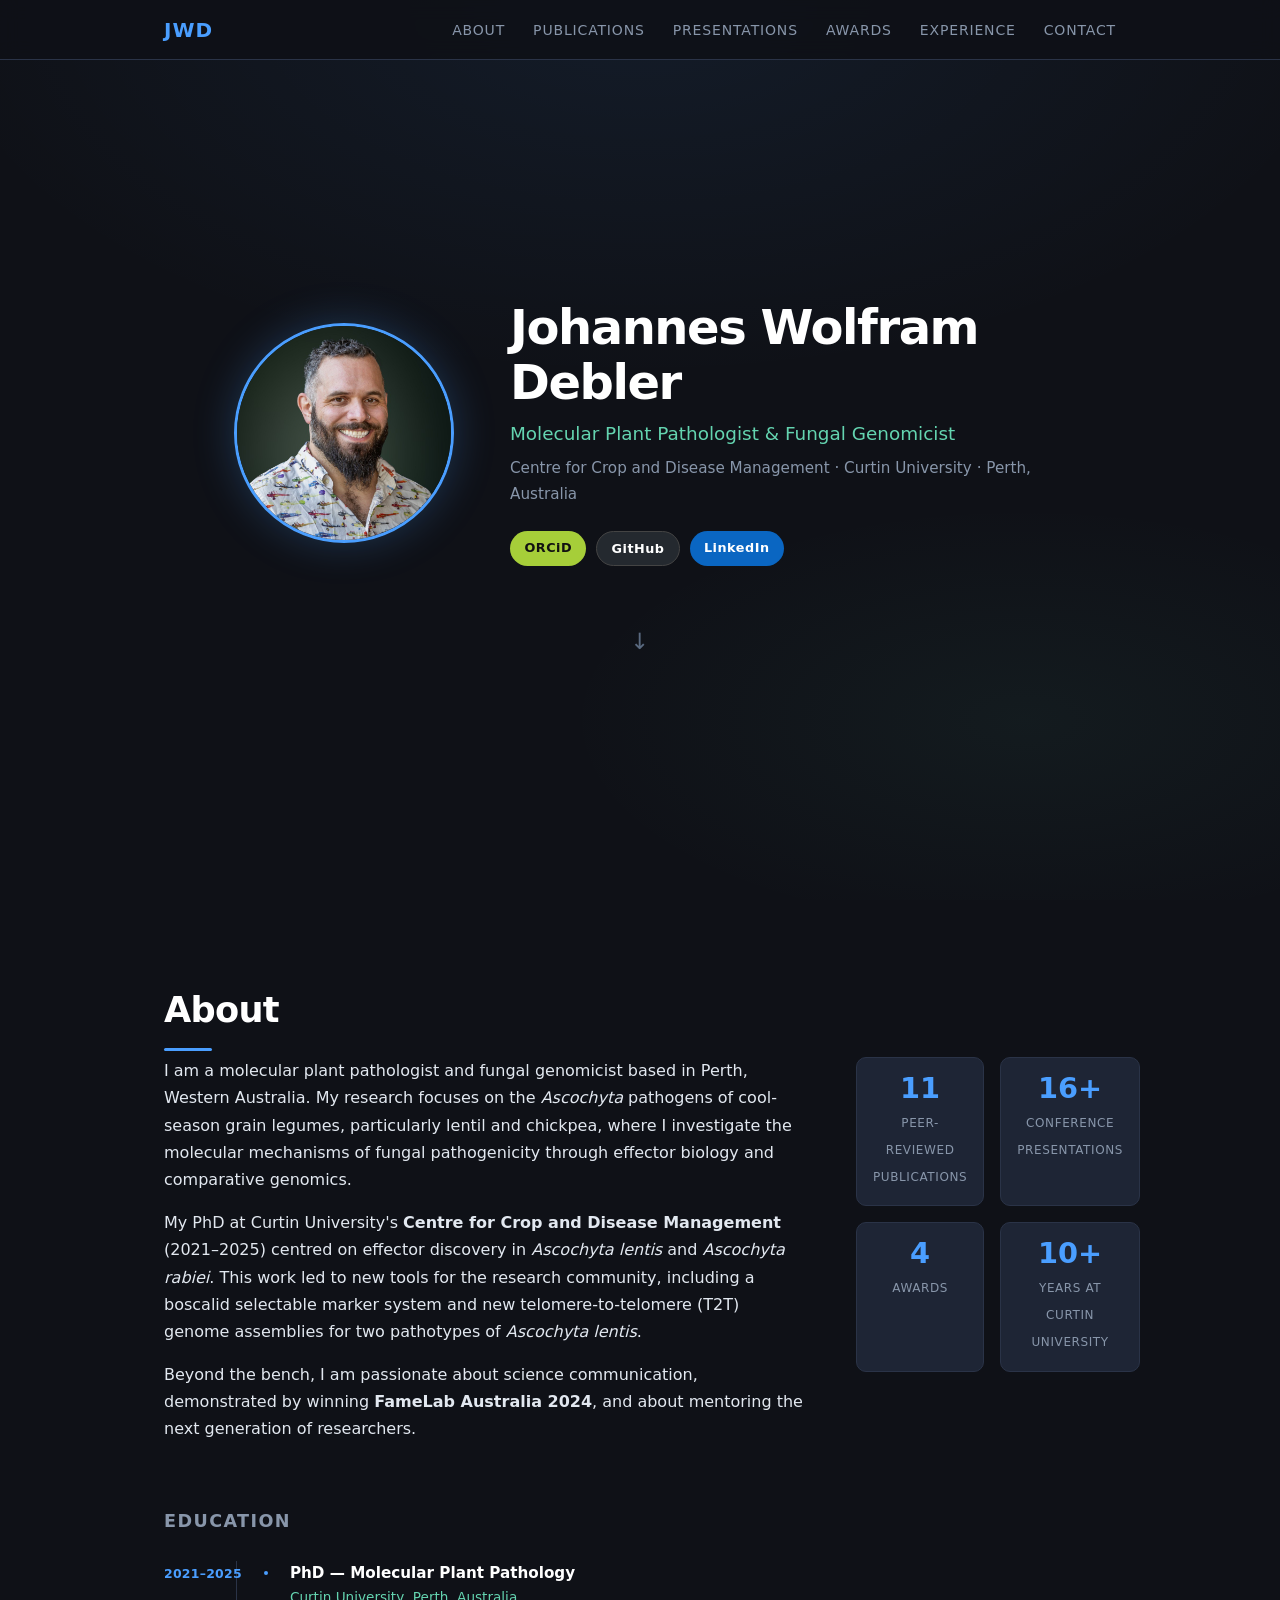
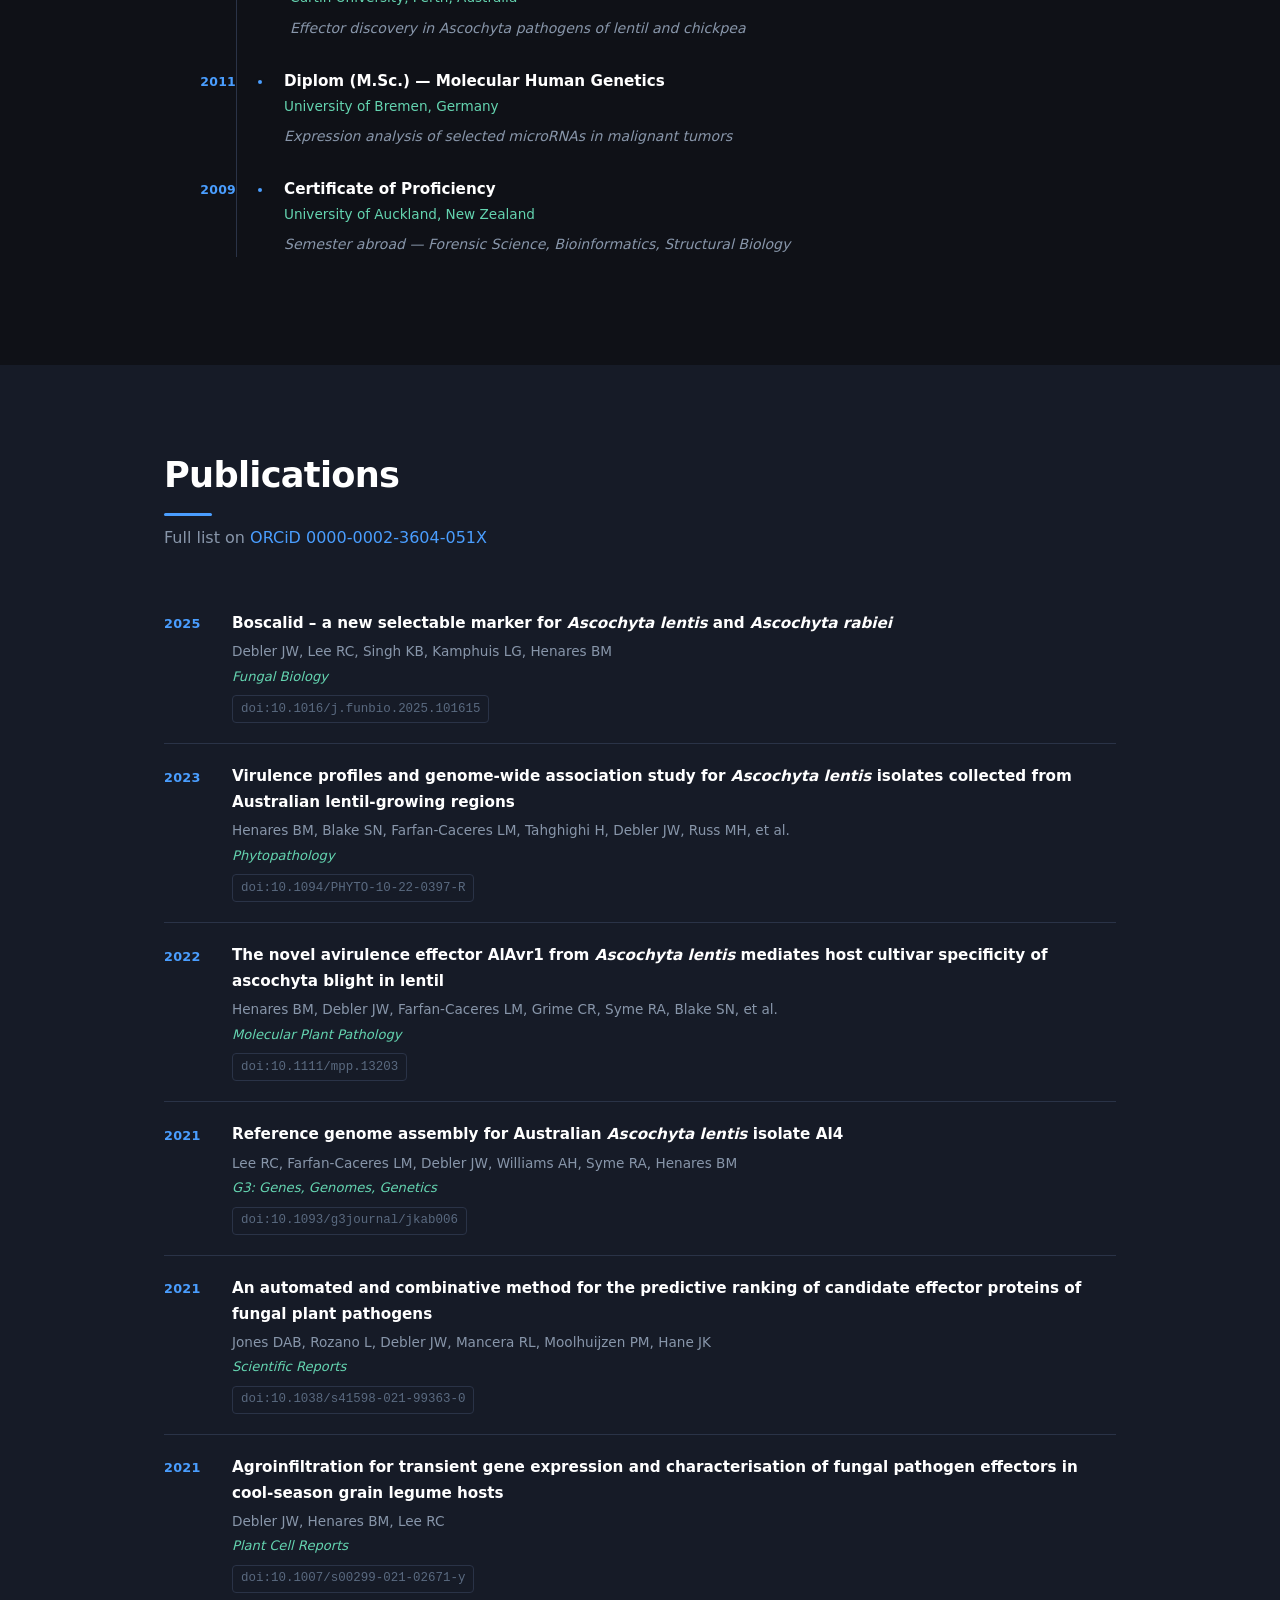
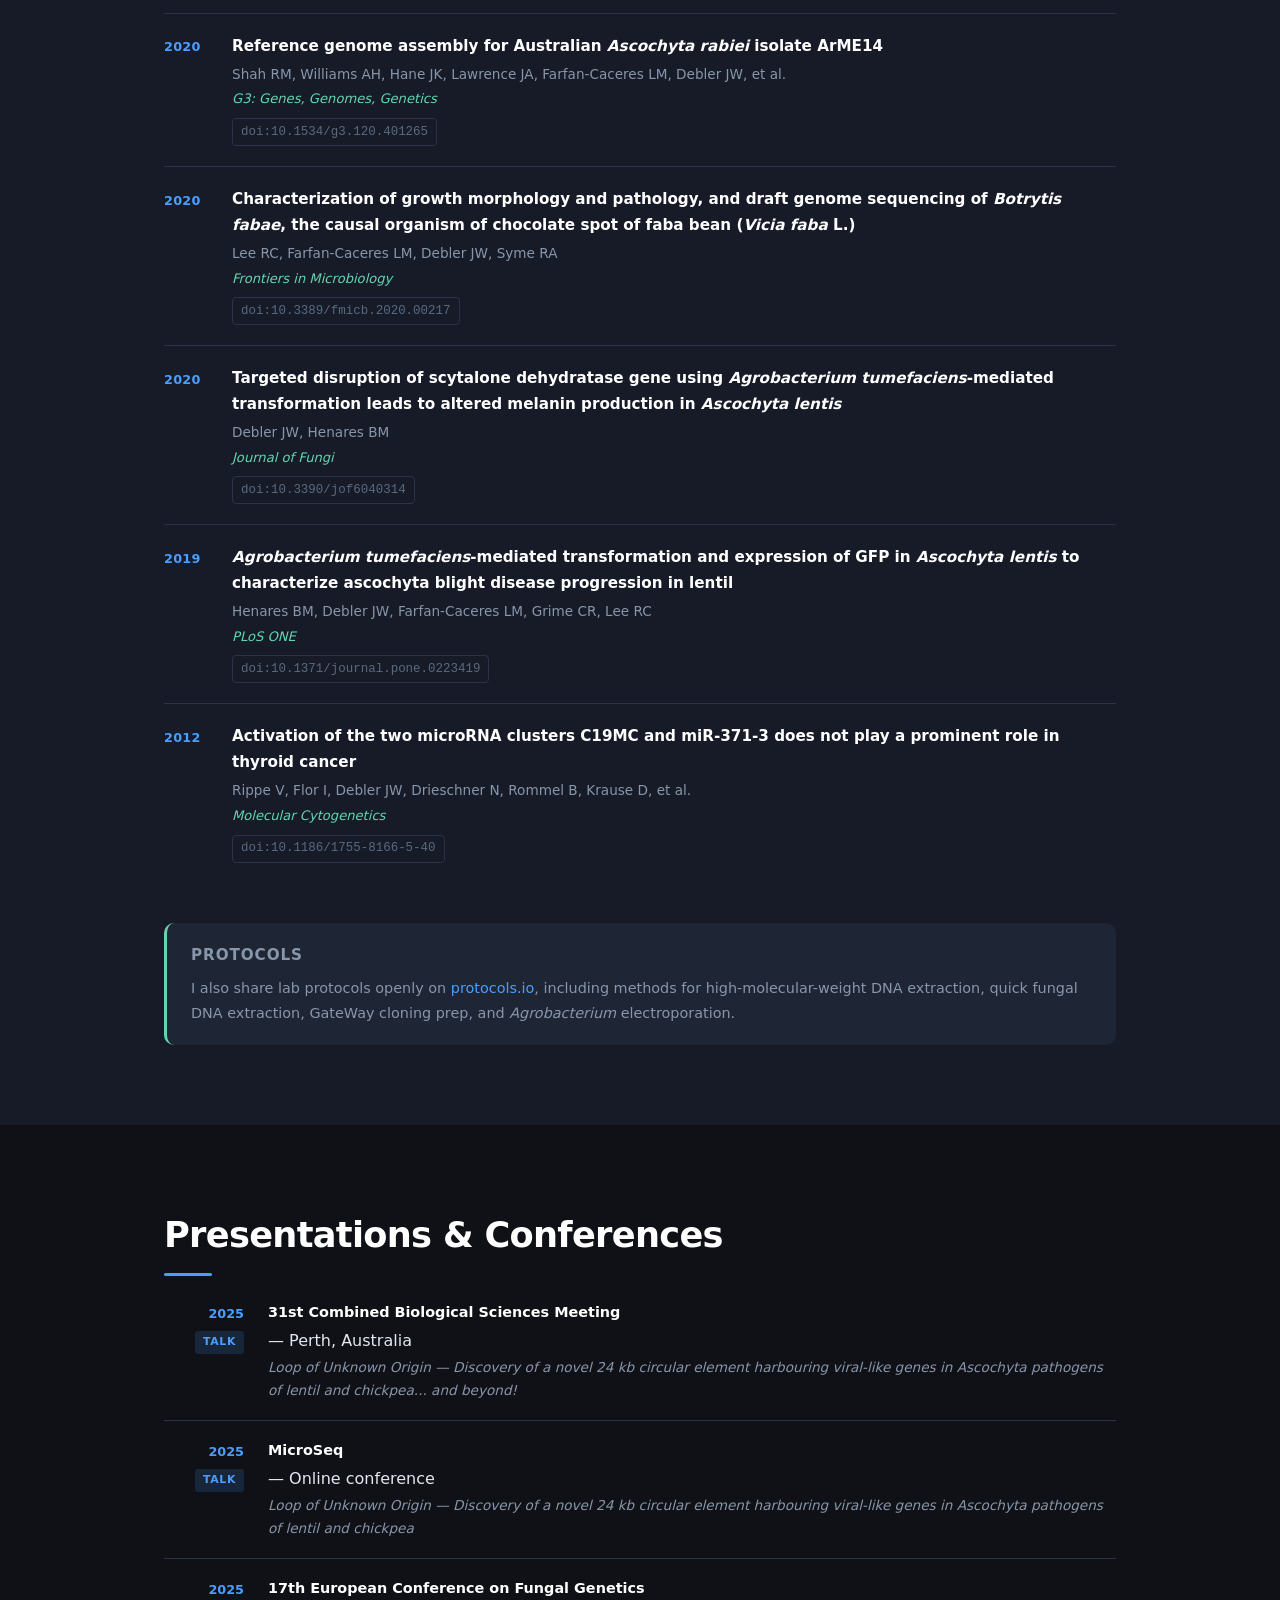
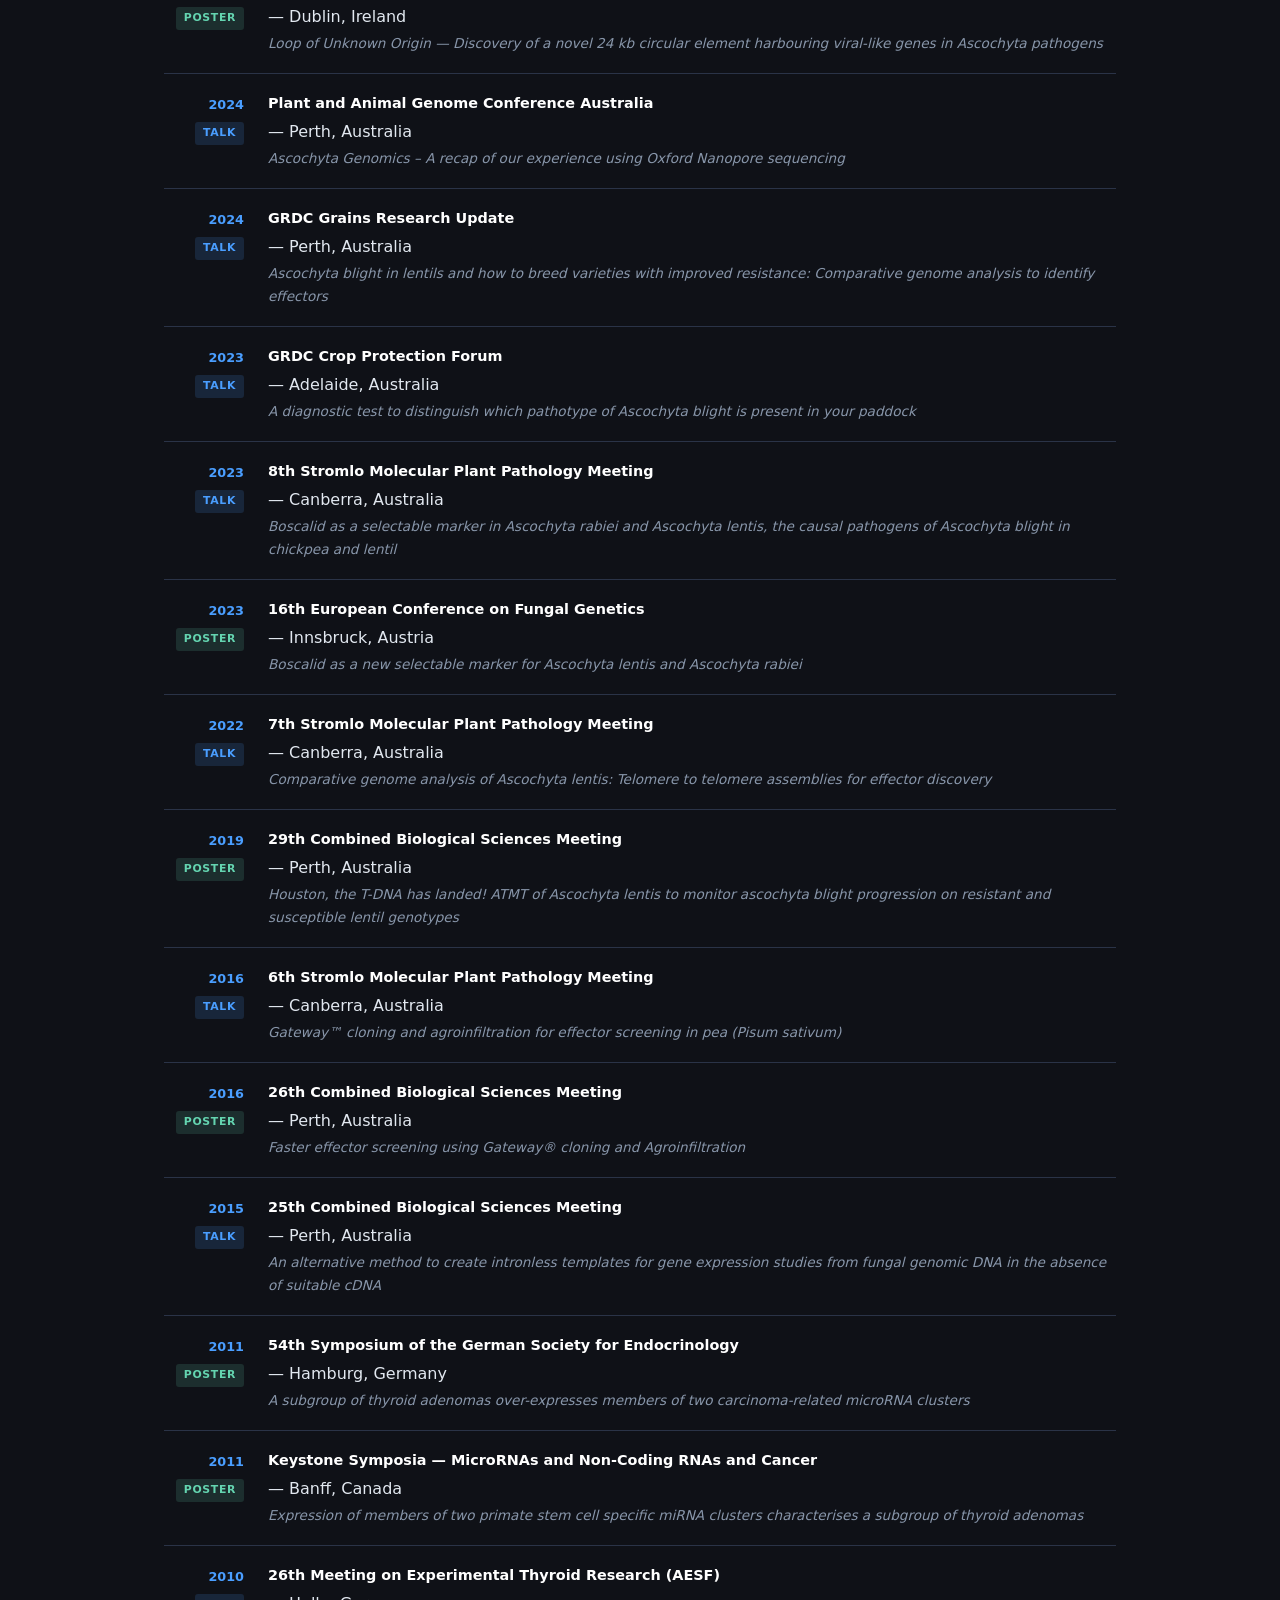
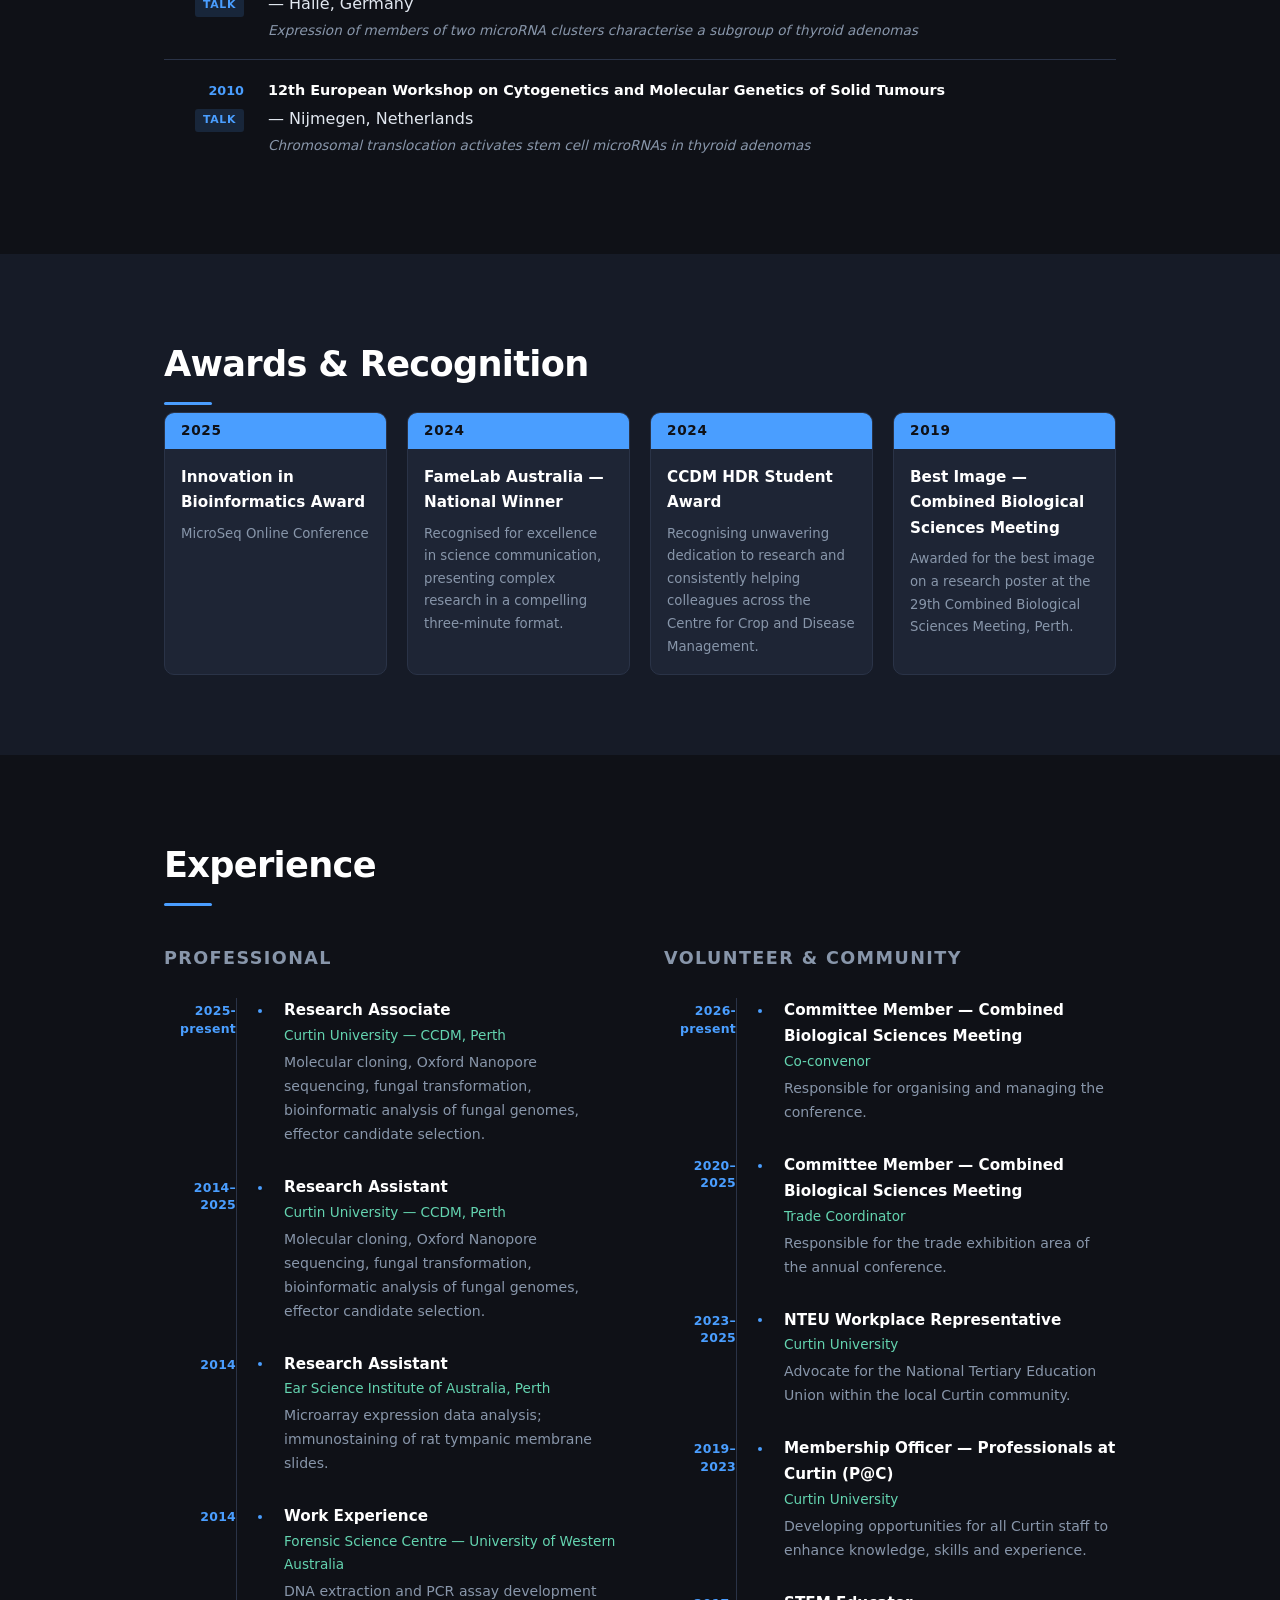
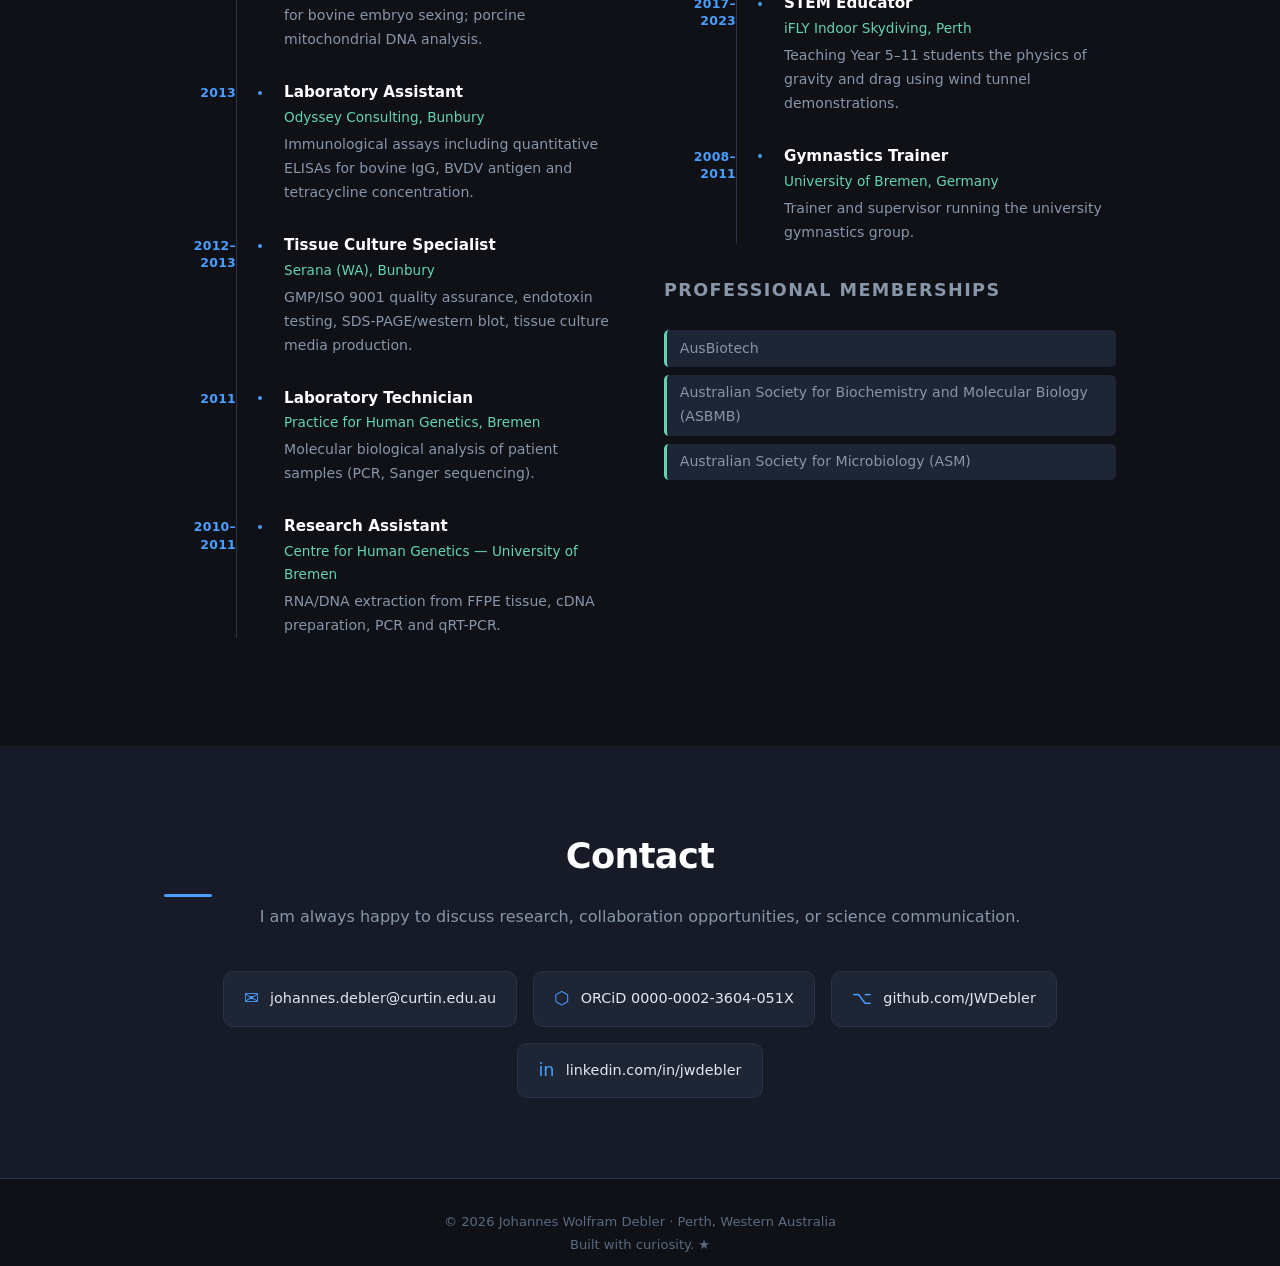
==== index.html @ 5db23973 "Initial commit" ====
<!DOCTYPE html>
<html lang="en">
<head>
  <meta charset="UTF-8" />
  <meta name="viewport" content="width=device-width, initial-scale=1.0" />
  <title>Johannes Debler — Molecular Plant Pathologist</title>
  <meta name="description" content="Johannes Wolfram Debler — PhD researcher in molecular plant pathology, fungal genomics, and effector biology at Curtin University, Perth, Australia." />
  <link rel="stylesheet" href="style.css" />
  <!-- Space: the final frontier. These are the publications of researcher Johannes Debler.
       His ongoing mission: to explore strange new genomes, to seek out new effectors and new pathotypes,
       to boldly go where no plant pathologist has gone before.
       (You found the easter egg! Make it so.) -->
</head>
<body>

  <!-- Navigation -->
  <nav id="navbar">
    <div class="nav-inner">
      <a class="nav-logo" href="#top">JWD</a>
      <ul class="nav-links">
        <li><a href="#about">About</a></li>
        <li><a href="#publications">Publications</a></li>
        <li><a href="#presentations">Presentations</a></li>
        <li><a href="#awards">Awards</a></li>
        <li><a href="#experience">Experience</a></li>
        <li><a href="#contact">Contact</a></li>
      </ul>
      <button class="nav-toggle" aria-label="Toggle menu">&#9776;</button>
    </div>
  </nav>

  <!-- Hero -->
  <header id="top" class="hero">
    <div class="hero-inner">
      <img src="headshot.jpg" alt="Johannes Debler" class="hero-photo" />
      <div class="hero-text">
        <h1>Johannes Wolfram Debler</h1>
        <p class="hero-subtitle">Molecular Plant Pathologist &amp; Fungal Genomicist</p>
        <p class="hero-affil">Centre for Crop and Disease Management · Curtin University · Perth, Australia</p>
        <div class="hero-links">
          <a href="https://orcid.org/0000-0002-3604-051X" target="_blank" rel="noopener" class="badge badge-orcid">ORCiD</a>
          <a href="https://github.com/JWDebler" target="_blank" rel="noopener" class="badge badge-github">GitHub</a>
          <a href="https://www.linkedin.com/in/jwdebler" target="_blank" rel="noopener" class="badge badge-linkedin">LinkedIn</a>
        </div>
      </div>
    </div>
    <div class="hero-scroll-hint">↓</div>
  </header>

  <main>

    <!-- About -->
    <section id="about" class="section">
      <div class="container">
        <h2 class="section-title">About</h2>
        <div class="about-grid">
          <div class="about-text">
            <p>
              I am a molecular plant pathologist and fungal genomicist based in Perth, Western Australia. My research focuses on the <em>Ascochyta</em> pathogens of cool-season grain legumes, particularly lentil and chickpea, where I investigate the molecular mechanisms of fungal pathogenicity through effector biology and comparative genomics.
            </p>
            <p>
              My PhD at Curtin University's <strong>Centre for Crop and Disease Management</strong> (2021–2025) centred on effector discovery in <em>Ascochyta lentis</em> and <em>Ascochyta rabiei</em>. This work led to new tools for the research community, including a boscalid selectable marker system and new telomere-to-telomere (T2T) genome assemblies for two pathotypes of <em>Ascochyta lentis</em>.
            </p>
            <p>
              Beyond the bench, I am passionate about science communication, demonstrated by winning <strong>FameLab Australia 2024</strong>, and about mentoring the next generation of researchers.
            </p>
          </div>
          <div class="about-highlights">
            <div class="highlight-card">
              <span class="highlight-num">11</span>
              <span class="highlight-label">Peer-reviewed publications</span>
            </div>
            <div class="highlight-card">
              <span class="highlight-num">16+</span>
              <span class="highlight-label">Conference presentations</span>
            </div>
            <div class="highlight-card">
              <span class="highlight-num">4</span>
              <span class="highlight-label">Awards</span>
            </div>
            <div class="highlight-card">
              <span class="highlight-num">10+</span>
              <span class="highlight-label">Years at Curtin University</span>
            </div>
          </div>
        </div>

        <div class="edu-section">
          <h3>Education</h3>
          <div class="timeline">
            <div class="timeline-item">
              <div class="timeline-year">2021–2025</div>
              <div class="timeline-content">
                <strong>PhD — Molecular Plant Pathology</strong>
                <span class="institution">Curtin University, Perth, Australia</span>
                <em>Effector discovery in Ascochyta pathogens of lentil and chickpea</em>
              </div>
            </div>
            <div class="timeline-item">
              <div class="timeline-year">2011</div>
              <div class="timeline-content">
                <strong>Diplom (M.Sc.) — Molecular Human Genetics</strong>
                <span class="institution">University of Bremen, Germany</span>
                <em>Expression analysis of selected microRNAs in malignant tumors</em>
              </div>
            </div>
            <div class="timeline-item">
              <div class="timeline-year">2009</div>
              <div class="timeline-content">
                <strong>Certificate of Proficiency</strong>
                <span class="institution">University of Auckland, New Zealand</span>
                <em>Semester abroad — Forensic Science, Bioinformatics, Structural Biology</em>
              </div>
            </div>
          </div>
        </div>
      </div>
    </section>

    <!-- Publications — rendered from data.json -->
    <section id="publications" class="section section-alt">
      <div class="container">
        <h2 class="section-title">Publications</h2>
        <p class="section-subtitle">Full list on <a href="https://orcid.org/0000-0002-3604-051X" target="_blank" rel="noopener">ORCiD 0000-0002-3604-051X</a></p>
        <div class="pub-list" id="pub-list"></div>
        <div class="protocols-note">
          <h3>Protocols</h3>
          <p>I also share lab protocols openly on <a href="https://www.protocols.io/researchers/johannes-debler" target="_blank" rel="noopener">protocols.io</a>, including methods for high-molecular-weight DNA extraction, quick fungal DNA extraction, GateWay cloning prep, and <em>Agrobacterium</em> electroporation.</p>
        </div>
      </div>
    </section>

    <!-- Presentations — rendered from data.json -->
    <section id="presentations" class="section">
      <div class="container">
        <h2 class="section-title">Presentations &amp; Conferences</h2>
        <div class="pres-list" id="pres-list"></div>
      </div>
    </section>

    <!-- Awards — rendered from data.json -->
    <section id="awards" class="section section-alt">
      <div class="container">
        <h2 class="section-title">Awards &amp; Recognition</h2>
        <div class="awards-grid" id="awards-grid"></div>
      </div>
    </section>

    <!-- Experience -->
    <section id="experience" class="section">
      <div class="container">
        <h2 class="section-title">Experience</h2>

        <div class="exp-cols">
          <div class="exp-col">
            <h3>Professional</h3>
            <div class="timeline">

<div class="timeline-item">
                <div class="timeline-year">2025-present</div>
                <div class="timeline-content">
                  <strong>Research Associate</strong>
                  <span class="institution">Curtin University — CCDM, Perth</span>
                  <p>Molecular cloning, Oxford Nanopore sequencing, fungal transformation, bioinformatic analysis of fungal genomes, effector candidate selection.</p>
                </div>
              </div>
              <div class="timeline-item">
                <div class="timeline-year">2014–2025</div>
                <div class="timeline-content">
                  <strong>Research Assistant</strong>
                  <span class="institution">Curtin University — CCDM, Perth</span>
                  <p>Molecular cloning, Oxford Nanopore sequencing, fungal transformation, bioinformatic analysis of fungal genomes, effector candidate selection.</p>
                </div>
              </div>

              <div class="timeline-item">
                <div class="timeline-year">2014</div>
                <div class="timeline-content">
                  <strong>Research Assistant</strong>
                  <span class="institution">Ear Science Institute of Australia, Perth</span>
                  <p>Microarray expression data analysis; immunostaining of rat tympanic membrane slides.</p>
                </div>
              </div>

              <div class="timeline-item">
                <div class="timeline-year">2014</div>
                <div class="timeline-content">
                  <strong>Work Experience</strong>
                  <span class="institution">Forensic Science Centre — University of Western Australia</span>
                  <p>DNA extraction and PCR assay development for bovine embryo sexing; porcine mitochondrial DNA analysis.</p>
                </div>
              </div>

              <div class="timeline-item">
                <div class="timeline-year">2013</div>
                <div class="timeline-content">
                  <strong>Laboratory Assistant</strong>
                  <span class="institution">Odyssey Consulting, Bunbury</span>
                  <p>Immunological assays including quantitative ELISAs for bovine IgG, BVDV antigen and tetracycline concentration.</p>
                </div>
              </div>

              <div class="timeline-item">
                <div class="timeline-year">2012–2013</div>
                <div class="timeline-content">
                  <strong>Tissue Culture Specialist</strong>
                  <span class="institution">Serana (WA), Bunbury</span>
                  <p>GMP/ISO 9001 quality assurance, endotoxin testing, SDS-PAGE/western blot, tissue culture media production.</p>
                </div>
              </div>

              <div class="timeline-item">
                <div class="timeline-year">2011</div>
                <div class="timeline-content">
                  <strong>Laboratory Technician</strong>
                  <span class="institution">Practice for Human Genetics, Bremen</span>
                  <p>Molecular biological analysis of patient samples (PCR, Sanger sequencing).</p>
                </div>
              </div>

              <div class="timeline-item">
                <div class="timeline-year">2010–2011</div>
                <div class="timeline-content">
                  <strong>Research Assistant</strong>
                  <span class="institution">Centre for Human Genetics — University of Bremen</span>
                  <p>RNA/DNA extraction from FFPE tissue, cDNA preparation, PCR and qRT-PCR.</p>
                </div>
              </div>

            </div>
          </div>

          <div class="exp-col">
            <h3>Volunteer &amp; Community</h3>
            <div class="timeline">
            <div class="timeline-item">
                <div class="timeline-year">2026-present</div>
                <div class="timeline-content">
                  <strong>Committee Member — Combined Biological Sciences Meeting</strong>
                  <span class="institution">Co-convenor</span>
                  <p>Responsible for organising and managing the conference.</p>
                </div>
              </div>
              <div class="timeline-item">
                <div class="timeline-year">2020–2025</div>
                <div class="timeline-content">
                  <strong>Committee Member — Combined Biological Sciences Meeting</strong>
                  <span class="institution">Trade Coordinator</span>
                  <p>Responsible for the trade exhibition area of the annual conference.</p>
                </div>
              </div>

              <div class="timeline-item">
                <div class="timeline-year">2023–2025</div>
                <div class="timeline-content">
                  <strong>NTEU Workplace Representative</strong>
                  <span class="institution">Curtin University</span>
                  <p>Advocate for the National Tertiary Education Union within the local Curtin community.</p>
                </div>
              </div>

              <div class="timeline-item">
                <div class="timeline-year">2019–2023</div>
                <div class="timeline-content">
                  <strong>Membership Officer — Professionals at Curtin (P@C)</strong>
                  <span class="institution">Curtin University</span>
                  <p>Developing opportunities for all Curtin staff to enhance knowledge, skills and experience.</p>
                </div>
              </div>

              <div class="timeline-item">
                <div class="timeline-year">2017–2023</div>
                <div class="timeline-content">
                  <strong>STEM Educator</strong>
                  <span class="institution">iFLY Indoor Skydiving, Perth</span>
                  <p>Teaching Year 5–11 students the physics of gravity and drag using wind tunnel demonstrations.</p>
                </div>
              </div>

              <div class="timeline-item">
                <div class="timeline-year">2008–2011</div>
                <div class="timeline-content">
                  <strong>Gymnastics Trainer</strong>
                  <span class="institution">University of Bremen, Germany</span>
                  <p>Trainer and supervisor running the university gymnastics group.</p>
                </div>
              </div>

            </div>

            <h3 style="margin-top:2rem;">Professional Memberships</h3>
            <ul class="membership-list">
              <li>AusBiotech</li>
              <li>Australian Society for Biochemistry and Molecular Biology (ASBMB)</li>
              <li>Australian Society for Microbiology (ASM)</li>
            </ul>
          </div>
        </div>
      </div>
    </section>

    <!-- Contact -->
    <section id="contact" class="section section-alt">
      <div class="container contact-container">
        <h2 class="section-title">Contact</h2>
        <p class="contact-intro">I am always happy to discuss research, collaboration opportunities, or science communication.</p>
        <div class="contact-links">
          <a href="mailto:johannes.debler@curtin.edu.au" class="contact-item">
            <span class="contact-icon">✉</span>
            <span>johannes.debler@curtin.edu.au</span>
          </a>
          <a href="https://orcid.org/0000-0002-3604-051X" target="_blank" rel="noopener" class="contact-item">
            <span class="contact-icon">⬡</span>
            <span>ORCiD 0000-0002-3604-051X</span>
          </a>
          <a href="https://github.com/JWDebler" target="_blank" rel="noopener" class="contact-item">
            <span class="contact-icon">⌥</span>
            <span>github.com/JWDebler</span>
          </a>
          <a href="https://www.linkedin.com/in/jwdebler" target="_blank" rel="noopener" class="contact-item">
            <span class="contact-icon">in</span>
            <span>linkedin.com/in/jwdebler</span>
          </a>
        </div>
      </div>
    </section>

  </main>

  <footer class="footer">
    <div class="container">
      <p>© <span id="year"></span> Johannes Wolfram Debler · Perth, Western Australia</p>
      <p class="footer-hint">Built with curiosity. <span class="tng-trigger" id="tng-trigger" title="...">&#x2605;</span></p>
    </div>
  </footer>

  <!-- TNG Easter Egg Modal -->
  <div id="tng-modal" class="tng-modal" aria-hidden="true">
    <div class="tng-modal-inner">
      <button class="tng-close" id="tng-close" aria-label="Close">×</button>
      <div class="tng-starfield" id="tng-starfield"></div>
      <div class="tng-content">
        <div class="tng-lcars-bar"></div>
        <p class="tng-label">STARFLEET PERSONNEL FILE</p>
        <p class="tng-name">Debler, Johannes W.</p>
        <p class="tng-rank">Rank: Chief Science Officer<br>Assignment: USS <em>Ascochyta</em> NCC-2604</p>
        <p class="tng-quote">"It is possible to commit no mistakes and still lose. That is not weakness — that is science."</p>
        <p class="tng-attribution">— Jean-Luc Picard, paraphrased for research</p>
        <div class="tng-lcars-bar tng-lcars-bottom"></div>
        <p class="tng-engage" id="tng-engage">MAKE IT SO</p>
      </div>
    </div>
  </div>

  <script src="main.js"></script>
</body>
</html>
---- style.css ----
/* ============================================================
   Johannes Debler — Personal Academic Website
   ============================================================ */

/* ---------- Reset & Base ---------- */
*, *::before, *::after { box-sizing: border-box; margin: 0; padding: 0; }

:root {
  --bg:          #0f1117;
  --bg-alt:      #161b27;
  --surface:     #1e2535;
  --border:      #2a3347;
  --accent:      #4a9eff;
  --accent-dim:  #2d6ab5;
  --accent2:     #64d4b0;
  --text:        #e2e8f0;
  --text-muted:  #8896aa;
  --text-dim:    #5a6a80;
  --white:       #ffffff;
  --nav-h:       60px;
  --radius:      10px;
  --transition:  0.25s ease;
  --font-sans:   'Segoe UI', system-ui, -apple-system, sans-serif;
  --font-mono:   'Fira Code', 'Consolas', monospace;
}

html { scroll-behavior: smooth; font-size: 16px; }

body {
  font-family: var(--font-sans);
  background: var(--bg);
  color: var(--text);
  line-height: 1.7;
  overflow-x: hidden;
}

a { color: var(--accent); text-decoration: none; transition: color var(--transition); }
a:hover { color: var(--accent2); }

img { max-width: 100%; display: block; }

/* ---------- Utility ---------- */
.container {
  max-width: 1000px;
  margin: 0 auto;
  padding: 0 1.5rem;
}

.section {
  padding: 5rem 0;
}

.section-alt {
  background: var(--bg-alt);
}

.section-title {
  font-size: clamp(1.6rem, 3vw, 2.2rem);
  font-weight: 700;
  margin-bottom: 0.4rem;
  color: var(--white);
  letter-spacing: -0.02em;
}

.section-title::after {
  content: '';
  display: block;
  width: 3rem;
  height: 3px;
  background: var(--accent);
  margin-top: 0.5rem;
  border-radius: 2px;
}

.section-subtitle {
  color: var(--text-muted);
  margin-bottom: 2.5rem;
  margin-top: 0.5rem;
}

/* ---------- Navbar ---------- */
#navbar {
  position: fixed;
  top: 0; left: 0; right: 0;
  height: var(--nav-h);
  z-index: 1000;
  background: rgba(15, 17, 23, 0.92);
  backdrop-filter: blur(10px);
  -webkit-backdrop-filter: blur(10px);
  border-bottom: 1px solid var(--border);
  transition: background var(--transition);
}

.nav-inner {
  max-width: 1000px;
  margin: 0 auto;
  padding: 0 1.5rem;
  height: 100%;
  display: flex;
  align-items: center;
  justify-content: space-between;
}

.nav-logo {
  font-weight: 800;
  font-size: 1.25rem;
  color: var(--accent);
  letter-spacing: 0.05em;
}

.nav-links {
  list-style: none;
  display: flex;
  gap: 1.75rem;
}

.nav-links a {
  color: var(--text-muted);
  font-size: 0.875rem;
  font-weight: 500;
  text-transform: uppercase;
  letter-spacing: 0.06em;
  transition: color var(--transition);
}

.nav-links a:hover { color: var(--white); }

.nav-toggle {
  display: none;
  background: none;
  border: none;
  color: var(--text);
  font-size: 1.4rem;
  cursor: pointer;
}

/* ---------- Hero ---------- */
.hero {
  min-height: 100vh;
  display: flex;
  flex-direction: column;
  align-items: center;
  justify-content: center;
  padding-top: var(--nav-h);
  position: relative;
  overflow: hidden;
}

/* Subtle animated starfield background */
.hero::before {
  content: '';
  position: absolute;
  inset: 0;
  background:
    radial-gradient(ellipse 80% 60% at 50% 0%, rgba(74, 158, 255, 0.08) 0%, transparent 70%),
    radial-gradient(ellipse 60% 40% at 80% 80%, rgba(100, 212, 176, 0.05) 0%, transparent 60%);
  pointer-events: none;
}

.hero-inner {
  display: flex;
  align-items: center;
  gap: 3.5rem;
  max-width: 860px;
  padding: 0 1.5rem;
  position: relative;
  z-index: 1;
}

.hero-photo {
  width: 220px;
  height: 220px;
  border-radius: 50%;
  object-fit: cover;
  object-position: center top;
  border: 3px solid var(--accent);
  box-shadow: 0 0 40px rgba(74, 158, 255, 0.25);
  flex-shrink: 0;
}

.hero-text h1 {
  font-size: clamp(2rem, 4vw, 3rem);
  font-weight: 800;
  color: var(--white);
  letter-spacing: -0.03em;
  line-height: 1.15;
  margin-bottom: 0.5rem;
}

.hero-subtitle {
  font-size: 1.15rem;
  color: var(--accent2);
  font-weight: 500;
  margin-bottom: 0.4rem;
}

.hero-affil {
  color: var(--text-muted);
  font-size: 0.95rem;
  margin-bottom: 1.5rem;
}

.hero-links {
  display: flex;
  flex-wrap: wrap;
  gap: 0.6rem;
}

.badge {
  display: inline-block;
  padding: 0.35rem 0.9rem;
  border-radius: 999px;
  font-size: 0.8rem;
  font-weight: 600;
  letter-spacing: 0.04em;
  transition: transform var(--transition), box-shadow var(--transition);
}

.badge:hover { transform: translateY(-2px); box-shadow: 0 4px 16px rgba(0,0,0,0.4); }

.badge-orcid   { background: #a6ce39; color: #111; }
.badge-github  { background: #24292f; color: #fff; border: 1px solid #444; }
.badge-linkedin { background: #0a66c2; color: #fff; }

.hero-scroll-hint {
  margin-top: 3.5rem;
  font-size: 1.4rem;
  color: var(--text-dim);
  animation: bounce 2s infinite;
  position: relative;
  z-index: 1;
}

@keyframes bounce {
  0%, 100% { transform: translateY(0); }
  50%       { transform: translateY(8px); }
}

/* ---------- About ---------- */
.about-grid {
  display: grid;
  grid-template-columns: 1fr 260px;
  gap: 3rem;
  margin-bottom: 3rem;
}

.about-text p { margin-bottom: 1rem; color: var(--text); }

.about-highlights {
  display: grid;
  grid-template-columns: 1fr 1fr;
  gap: 1rem;
  align-content: start;
}

.highlight-card {
  background: var(--surface);
  border: 1px solid var(--border);
  border-radius: var(--radius);
  padding: 1rem;
  text-align: center;
  transition: border-color var(--transition);
}

.highlight-card:hover { border-color: var(--accent); }

.highlight-num {
  display: block;
  font-size: 1.8rem;
  font-weight: 800;
  color: var(--accent);
  line-height: 1;
  margin-bottom: 0.3rem;
}

.highlight-label {
  font-size: 0.75rem;
  color: var(--text-muted);
  text-transform: uppercase;
  letter-spacing: 0.05em;
}

/* ---------- Timeline ---------- */
.edu-section h3,
.exp-col h3 {
  font-size: 1.1rem;
  text-transform: uppercase;
  letter-spacing: 0.08em;
  color: var(--text-muted);
  margin-bottom: 1.5rem;
  margin-top: 2rem;
}

.timeline { position: relative; }

.timeline::before {
  content: '';
  position: absolute;
  left: 72px;
  top: 0; bottom: 0;
  width: 1px;
  background: var(--border);
}

.timeline-item {
  display: flex;
  gap: 1.5rem;
  margin-bottom: 1.75rem;
  position: relative;
}

.timeline-year {
  min-width: 72px;
  text-align: right;
  font-size: 0.78rem;
  font-weight: 600;
  color: var(--accent);
  padding-top: 0.25rem;
  line-height: 1.4;
  letter-spacing: 0.02em;
}

.timeline-content {
  position: relative;
  padding-left: 1.5rem;
}

.timeline-content::before {
  content: '';
  position: absolute;
  left: -4px;
  top: 0.55rem;
  width: 8px;
  height: 8px;
  border-radius: 50%;
  background: var(--accent);
  border: 2px solid var(--bg);
}

.section-alt .timeline-content::before { border-color: var(--bg-alt); }

.timeline-content strong { display: block; color: var(--white); font-size: 0.95rem; }
.timeline-content .institution { display: block; color: var(--accent2); font-size: 0.85rem; margin-bottom: 0.25rem; }
.timeline-content em { color: var(--text-muted); font-size: 0.88rem; }
.timeline-content p { color: var(--text-muted); font-size: 0.88rem; margin-top: 0.2rem; }

/* ---------- Publications ---------- */
.pub-list { display: flex; flex-direction: column; gap: 0; }

.pub-item {
  display: flex;
  gap: 1.5rem;
  padding: 1.25rem 0;
  border-bottom: 1px solid var(--border);
  transition: background var(--transition);
}

.pub-item:last-child { border-bottom: none; }
.pub-item:hover { background: rgba(74, 158, 255, 0.03); }

.pub-year {
  min-width: 44px;
  font-size: 0.8rem;
  font-weight: 700;
  color: var(--accent);
  padding-top: 0.15rem;
  letter-spacing: 0.02em;
}

.pub-title {
  color: var(--white);
  font-size: 0.95rem;
  font-weight: 600;
  margin-bottom: 0.2rem;
}

.pub-authors {
  color: var(--text-muted);
  font-size: 0.85rem;
  margin-bottom: 0.15rem;
}

.pub-journal {
  color: var(--accent2);
  font-size: 0.82rem;
  font-style: italic;
  margin-bottom: 0.3rem;
}

.pub-doi {
  font-size: 0.78rem;
  font-family: var(--font-mono);
  color: var(--text-dim);
  border: 1px solid var(--border);
  border-radius: 4px;
  padding: 0.15rem 0.5rem;
  display: inline-block;
  transition: color var(--transition), border-color var(--transition);
}

.pub-doi:hover { color: var(--accent); border-color: var(--accent); }

.protocols-note {
  margin-top: 2.5rem;
  padding: 1.25rem 1.5rem;
  background: var(--surface);
  border-radius: var(--radius);
  border-left: 3px solid var(--accent2);
}

.protocols-note h3 { font-size: 0.95rem; text-transform: uppercase; letter-spacing: 0.06em; color: var(--text-muted); margin-bottom: 0.5rem; }
.protocols-note p { font-size: 0.9rem; color: var(--text-muted); }

/* ---------- Presentations ---------- */
.pres-list { display: flex; flex-direction: column; gap: 0; }

.pres-item {
  display: flex;
  gap: 1.5rem;
  padding: 1.1rem 0;
  border-bottom: 1px solid var(--border);
}

.pres-item:last-child { border-bottom: none; }

.pres-meta {
  min-width: 80px;
  display: flex;
  flex-direction: column;
  align-items: flex-end;
  gap: 0.4rem;
  padding-top: 0.15rem;
}

.pres-year {
  font-size: 0.8rem;
  font-weight: 700;
  color: var(--accent);
}

.pres-type {
  font-size: 0.68rem;
  font-weight: 700;
  text-transform: uppercase;
  letter-spacing: 0.06em;
  padding: 0.15rem 0.5rem;
  border-radius: 3px;
}

.pres-talk   { background: rgba(74, 158, 255, 0.15); color: var(--accent); }
.pres-poster { background: rgba(100, 212, 176, 0.15); color: var(--accent2); }

.pres-details strong { color: var(--white); font-size: 0.9rem; display: block; margin-bottom: 0.15rem; }
.pres-details p { color: var(--text-muted); font-size: 0.85rem; margin-top: 0.1rem; }

/* ---------- Awards ---------- */
.awards-grid {
  display: grid;
  grid-template-columns: repeat(auto-fit, minmax(220px, 1fr));
  gap: 1.25rem;
}

.award-card {
  background: var(--surface);
  border: 1px solid var(--border);
  border-radius: var(--radius);
  overflow: hidden;
  transition: transform var(--transition), border-color var(--transition);
}

.award-card:hover { transform: translateY(-3px); border-color: var(--accent); }

.award-year {
  background: var(--accent);
  color: var(--bg);
  font-size: 0.85rem;
  font-weight: 800;
  padding: 0.4rem 1rem;
  letter-spacing: 0.05em;
}

.award-body { padding: 1rem; }
.award-body h3 { font-size: 0.95rem; color: var(--white); margin-bottom: 0.4rem; }
.award-body p  { font-size: 0.83rem; color: var(--text-muted); }

/* ---------- Experience ---------- */
.exp-cols {
  display: grid;
  grid-template-columns: 1fr 1fr;
  gap: 3rem;
}

.membership-list {
  list-style: none;
  display: flex;
  flex-direction: column;
  gap: 0.5rem;
}

.membership-list li {
  font-size: 0.88rem;
  color: var(--text-muted);
  padding: 0.4rem 0.8rem;
  background: var(--surface);
  border-radius: 5px;
  border-left: 3px solid var(--accent2);
}

/* ---------- Contact ---------- */
.contact-container { text-align: center; }

.contact-intro {
  color: var(--text-muted);
  margin-bottom: 2.5rem;
  font-size: 1rem;
}

.contact-links {
  display: flex;
  flex-wrap: wrap;
  gap: 1rem;
  justify-content: center;
}

.contact-item {
  display: flex;
  align-items: center;
  gap: 0.7rem;
  background: var(--surface);
  border: 1px solid var(--border);
  border-radius: var(--radius);
  padding: 0.75rem 1.25rem;
  color: var(--text);
  font-size: 0.9rem;
  transition: border-color var(--transition), color var(--transition), transform var(--transition);
}

.contact-item:hover {
  border-color: var(--accent);
  color: var(--accent);
  transform: translateY(-2px);
}

.contact-icon {
  font-size: 1.1rem;
  color: var(--accent);
}

/* ---------- Footer ---------- */
.footer {
  padding: 2rem 0;
  border-top: 1px solid var(--border);
  text-align: center;
}

.footer p { color: var(--text-dim); font-size: 0.82rem; }

.tng-trigger {
  cursor: pointer;
  color: var(--text-dim);
  transition: color var(--transition), text-shadow var(--transition);
  display: inline-block;
  user-select: none;
}

.tng-trigger:hover {
  color: #ffd700;
  text-shadow: 0 0 8px rgba(255, 215, 0, 0.6);
}

/* ---------- TNG Easter Egg Modal ---------- */
.tng-modal {
  position: fixed;
  inset: 0;
  z-index: 9999;
  display: flex;
  align-items: center;
  justify-content: center;
  background: rgba(0, 0, 4, 0.92);
  opacity: 0;
  pointer-events: none;
  transition: opacity 0.4s ease;
}

.tng-modal.active {
  opacity: 1;
  pointer-events: all;
}

.tng-modal-inner {
  position: relative;
  max-width: 480px;
  width: 90%;
  background: #080c14;
  border: 2px solid #f5a623;
  border-radius: 6px;
  overflow: hidden;
  font-family: var(--font-mono);
}

.tng-starfield {
  position: absolute;
  inset: 0;
  pointer-events: none;
  overflow: hidden;
}

.tng-star {
  position: absolute;
  width: 2px;
  height: 2px;
  background: #fff;
  border-radius: 50%;
  animation: twinkle 3s infinite alternate;
}

@keyframes twinkle {
  from { opacity: 0.2; }
  to   { opacity: 1; }
}

.tng-close {
  position: absolute;
  top: 0.5rem; right: 0.75rem;
  background: none;
  border: none;
  color: #f5a623;
  font-size: 1.5rem;
  cursor: pointer;
  z-index: 2;
  line-height: 1;
}

.tng-content {
  padding: 1.75rem 2rem 1.5rem;
  position: relative;
  z-index: 1;
  text-align: center;
}

.tng-lcars-bar {
  height: 8px;
  background: linear-gradient(90deg, #f5a623 0%, #dd6b33 30%, #f5a623 60%, #99ccff 100%);
  border-radius: 4px;
  margin-bottom: 1.25rem;
}

.tng-lcars-bottom { margin-top: 1.25rem; margin-bottom: 0.75rem; }

.tng-label {
  font-size: 0.65rem;
  letter-spacing: 0.2em;
  color: #f5a623;
  text-transform: uppercase;
  margin-bottom: 0.5rem;
}

.tng-name {
  font-size: 1.3rem;
  font-weight: 700;
  color: #99ccff;
  margin-bottom: 0.25rem;
}

.tng-rank {
  font-size: 0.78rem;
  color: #f5a623;
  margin-bottom: 1rem;
  line-height: 1.6;
}

.tng-quote {
  font-size: 0.92rem;
  color: #cce4ff;
  font-style: italic;
  line-height: 1.7;
  margin-bottom: 0.4rem;
}

.tng-attribution {
  font-size: 0.75rem;
  color: #7aa4cc;
}

.tng-engage {
  font-size: 0.8rem;
  font-weight: 800;
  letter-spacing: 0.25em;
  color: #f5a623;
  cursor: pointer;
  transition: color var(--transition), text-shadow var(--transition);
  margin-top: 0.25rem;
}

.tng-engage:hover {
  color: #fff;
  text-shadow: 0 0 12px rgba(245, 166, 35, 0.8);
}

/* ---------- Responsive ---------- */
@media (max-width: 768px) {
  .nav-links { display: none; flex-direction: column; position: absolute; top: var(--nav-h); left: 0; right: 0; background: var(--bg-alt); border-bottom: 1px solid var(--border); padding: 1rem 1.5rem; gap: 0.75rem; }
  .nav-links.open { display: flex; }
  .nav-toggle { display: block; }

  .hero-inner { flex-direction: column; text-align: center; gap: 2rem; }
  .hero-photo { width: 160px; height: 160px; }
  .hero-links { justify-content: center; }

  .about-grid { grid-template-columns: 1fr; }
  .about-highlights { grid-template-columns: repeat(4, 1fr); }

  .exp-cols { grid-template-columns: 1fr; }

  .timeline::before { left: 60px; }
  .timeline-year { min-width: 60px; }

  .awards-grid { grid-template-columns: 1fr 1fr; }
}

@media (max-width: 480px) {
  .about-highlights { grid-template-columns: 1fr 1fr; }
  .awards-grid { grid-template-columns: 1fr; }
  .contact-links { flex-direction: column; align-items: stretch; }
}
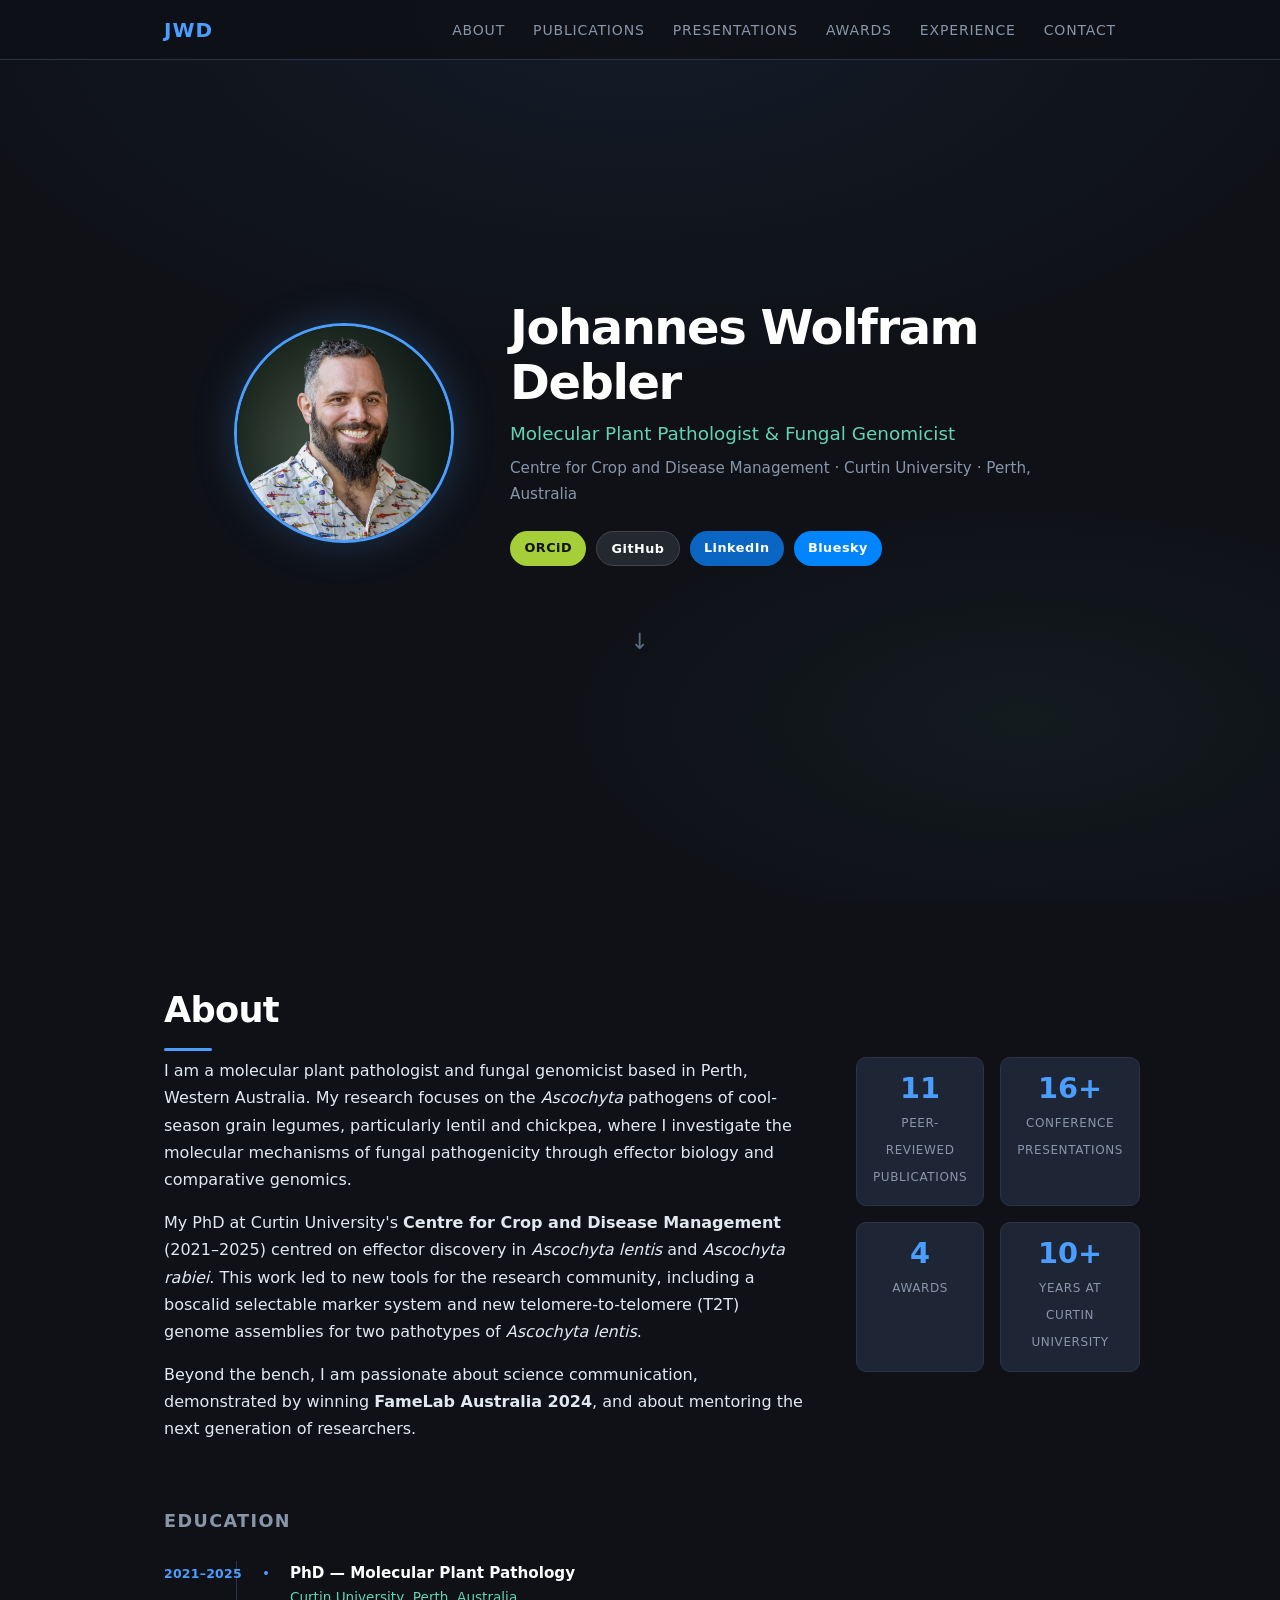
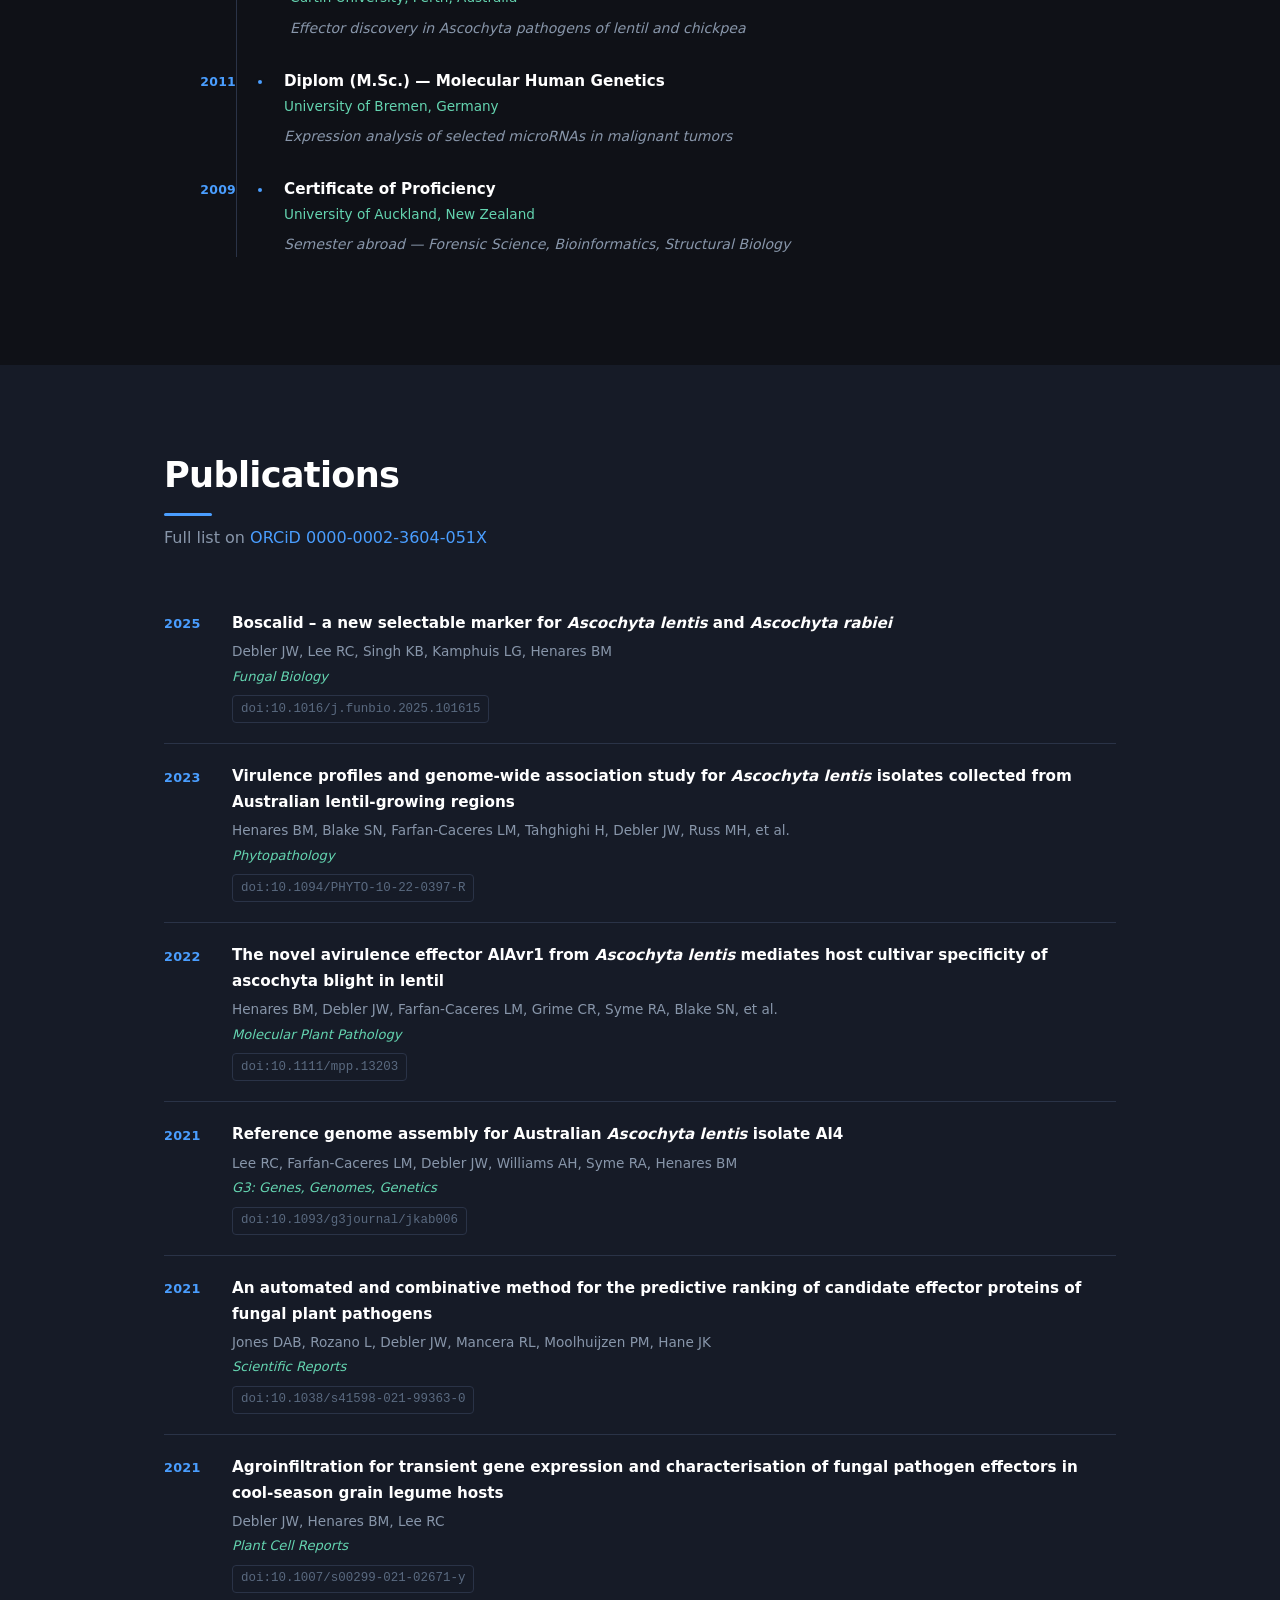
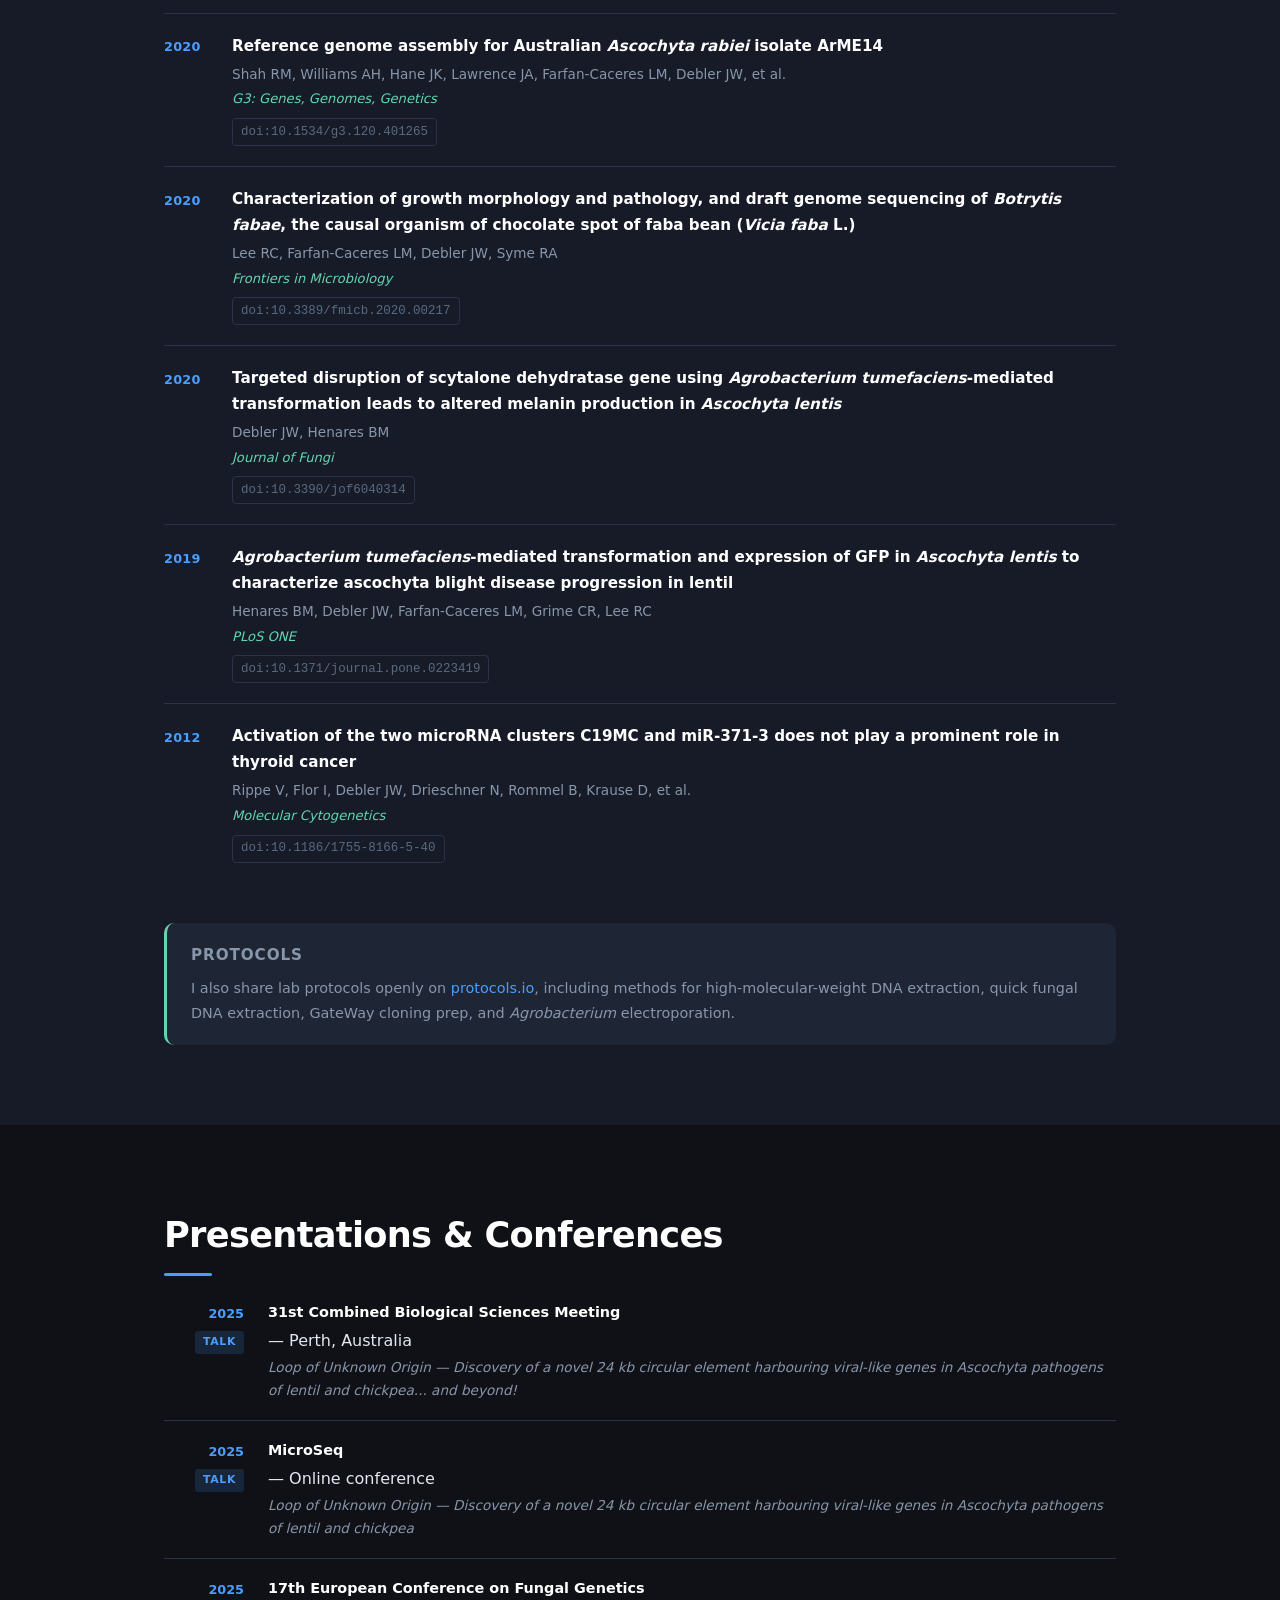
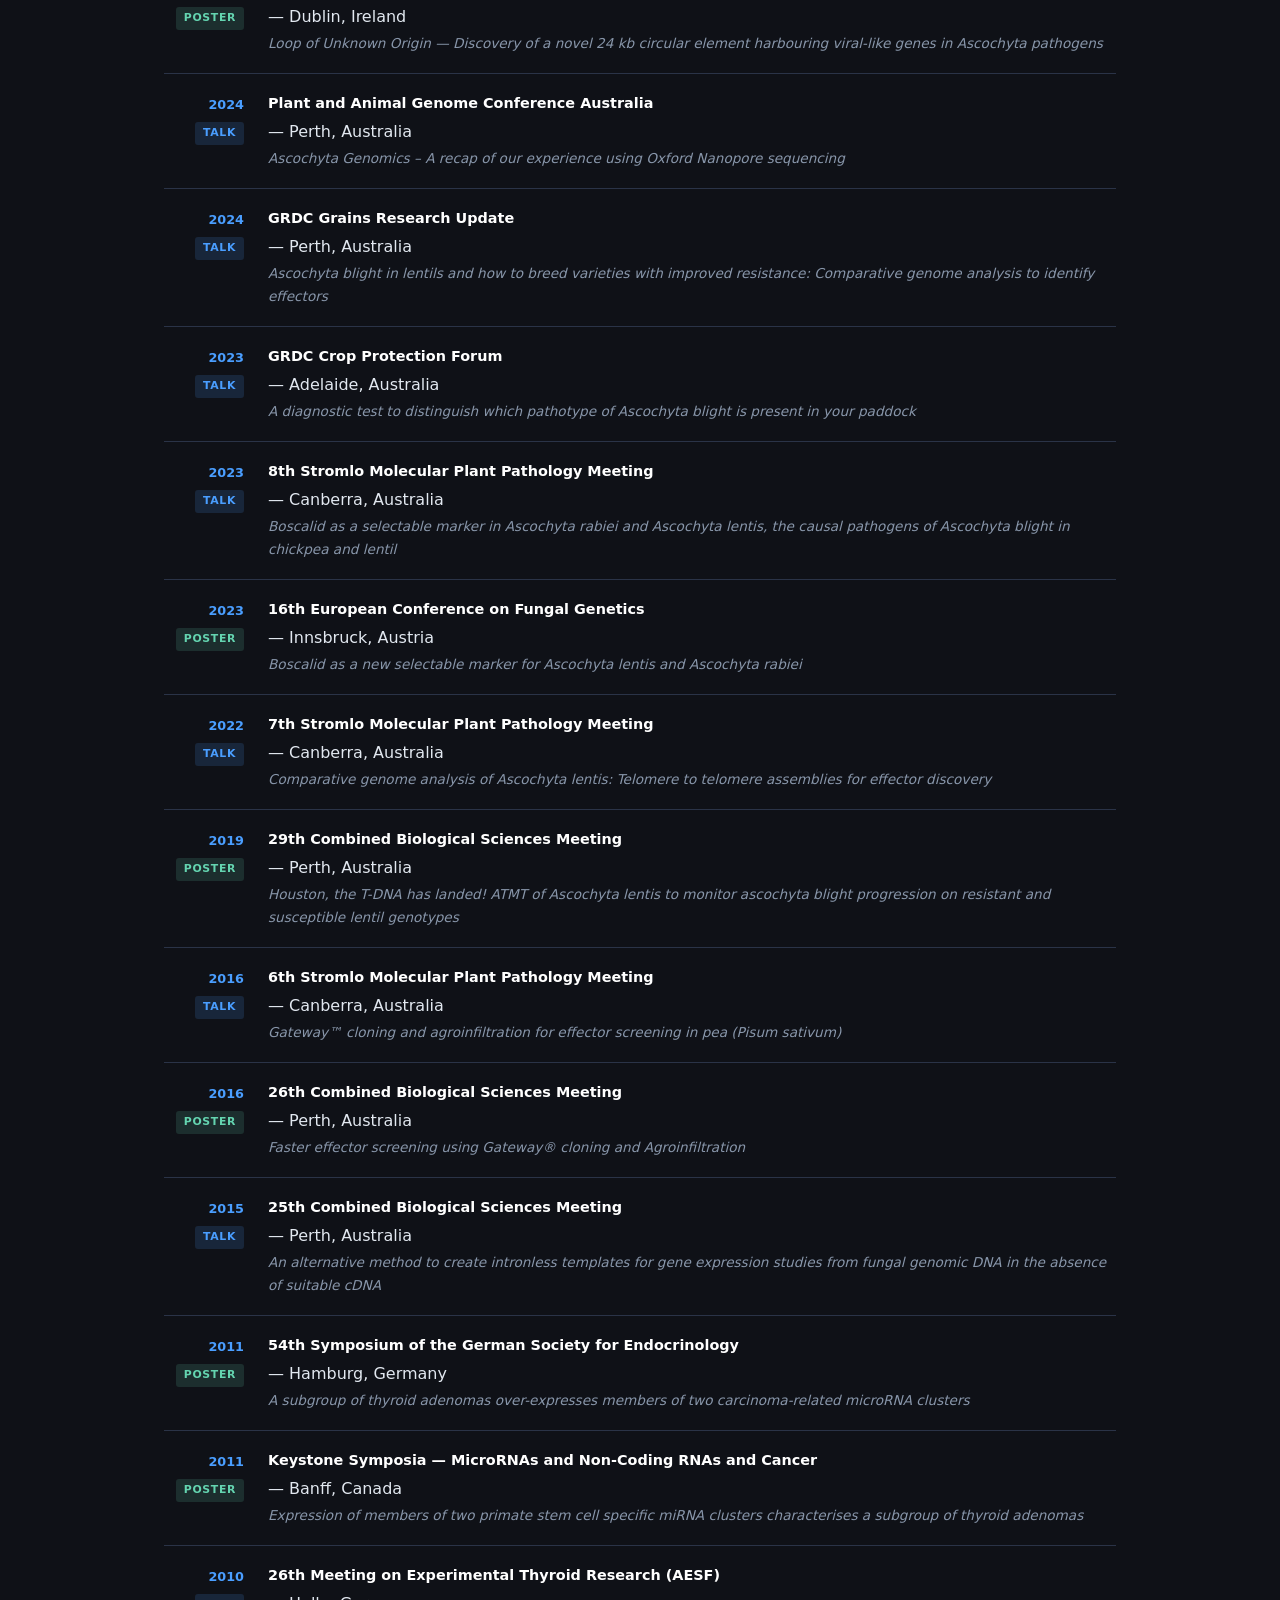
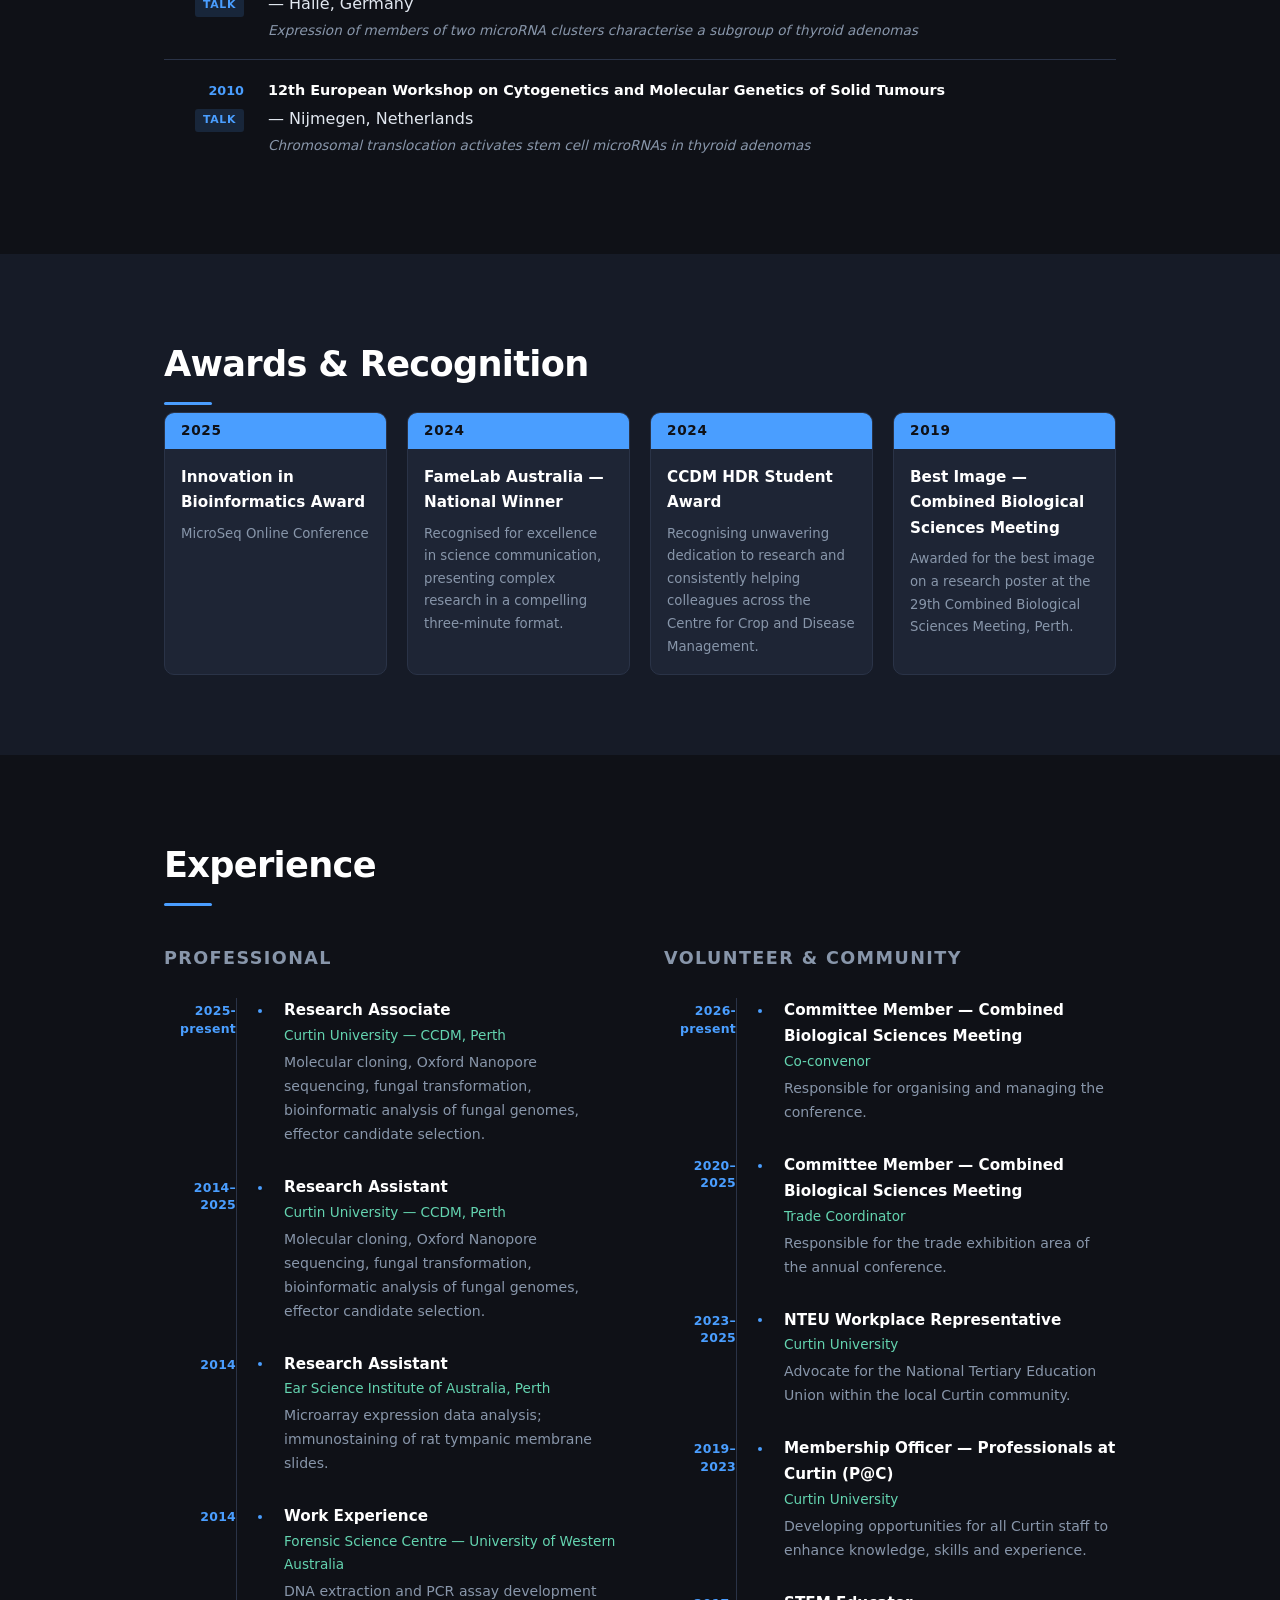
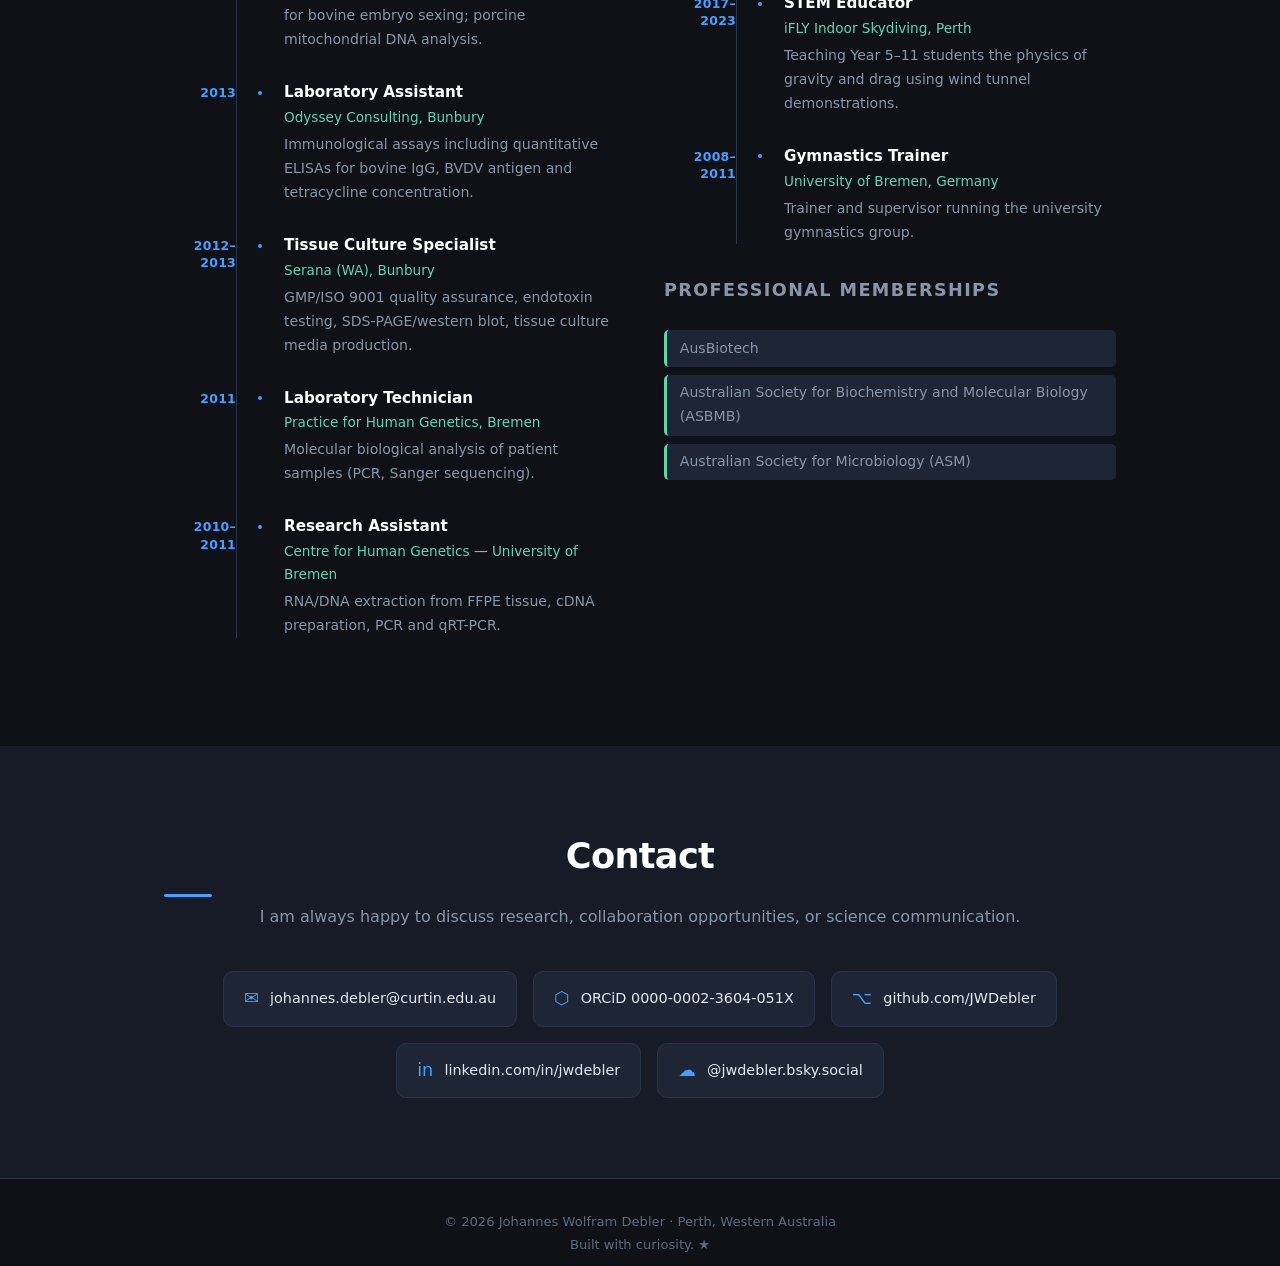
==== commit be0caeb7: "Add Bluesky to hero badges and contact section" ====
--- a/index.html
+++ b/index.html
@@ -41,6 +41,7 @@
           <a href="https://orcid.org/0000-0002-3604-051X" target="_blank" rel="noopener" class="badge badge-orcid">ORCiD</a>
           <a href="https://github.com/JWDebler" target="_blank" rel="noopener" class="badge badge-github">GitHub</a>
           <a href="https://www.linkedin.com/in/jwdebler" target="_blank" rel="noopener" class="badge badge-linkedin">LinkedIn</a>
+          <a href="https://bsky.app/profile/jwdebler.bsky.social" target="_blank" rel="noopener" class="badge badge-bluesky">Bluesky</a>
         </div>
       </div>
     </div>
@@ -320,6 +321,10 @@
           <a href="https://www.linkedin.com/in/jwdebler" target="_blank" rel="noopener" class="contact-item">
             <span class="contact-icon">in</span>
             <span>linkedin.com/in/jwdebler</span>
+          </a>
+          <a href="https://bsky.app/profile/jwdebler.bsky.social" target="_blank" rel="noopener" class="contact-item">
+            <span class="contact-icon">☁</span>
+            <span>@jwdebler.bsky.social</span>
           </a>
         </div>
       </div>
--- a/style.css
+++ b/style.css
@@ -221,6 +221,7 @@
 .badge-orcid   { background: #a6ce39; color: #111; }
 .badge-github  { background: #24292f; color: #fff; border: 1px solid #444; }
 .badge-linkedin { background: #0a66c2; color: #fff; }
+.badge-bluesky  { background: #0085ff; color: #fff; }
 
 .hero-scroll-hint {
   margin-top: 3.5rem;
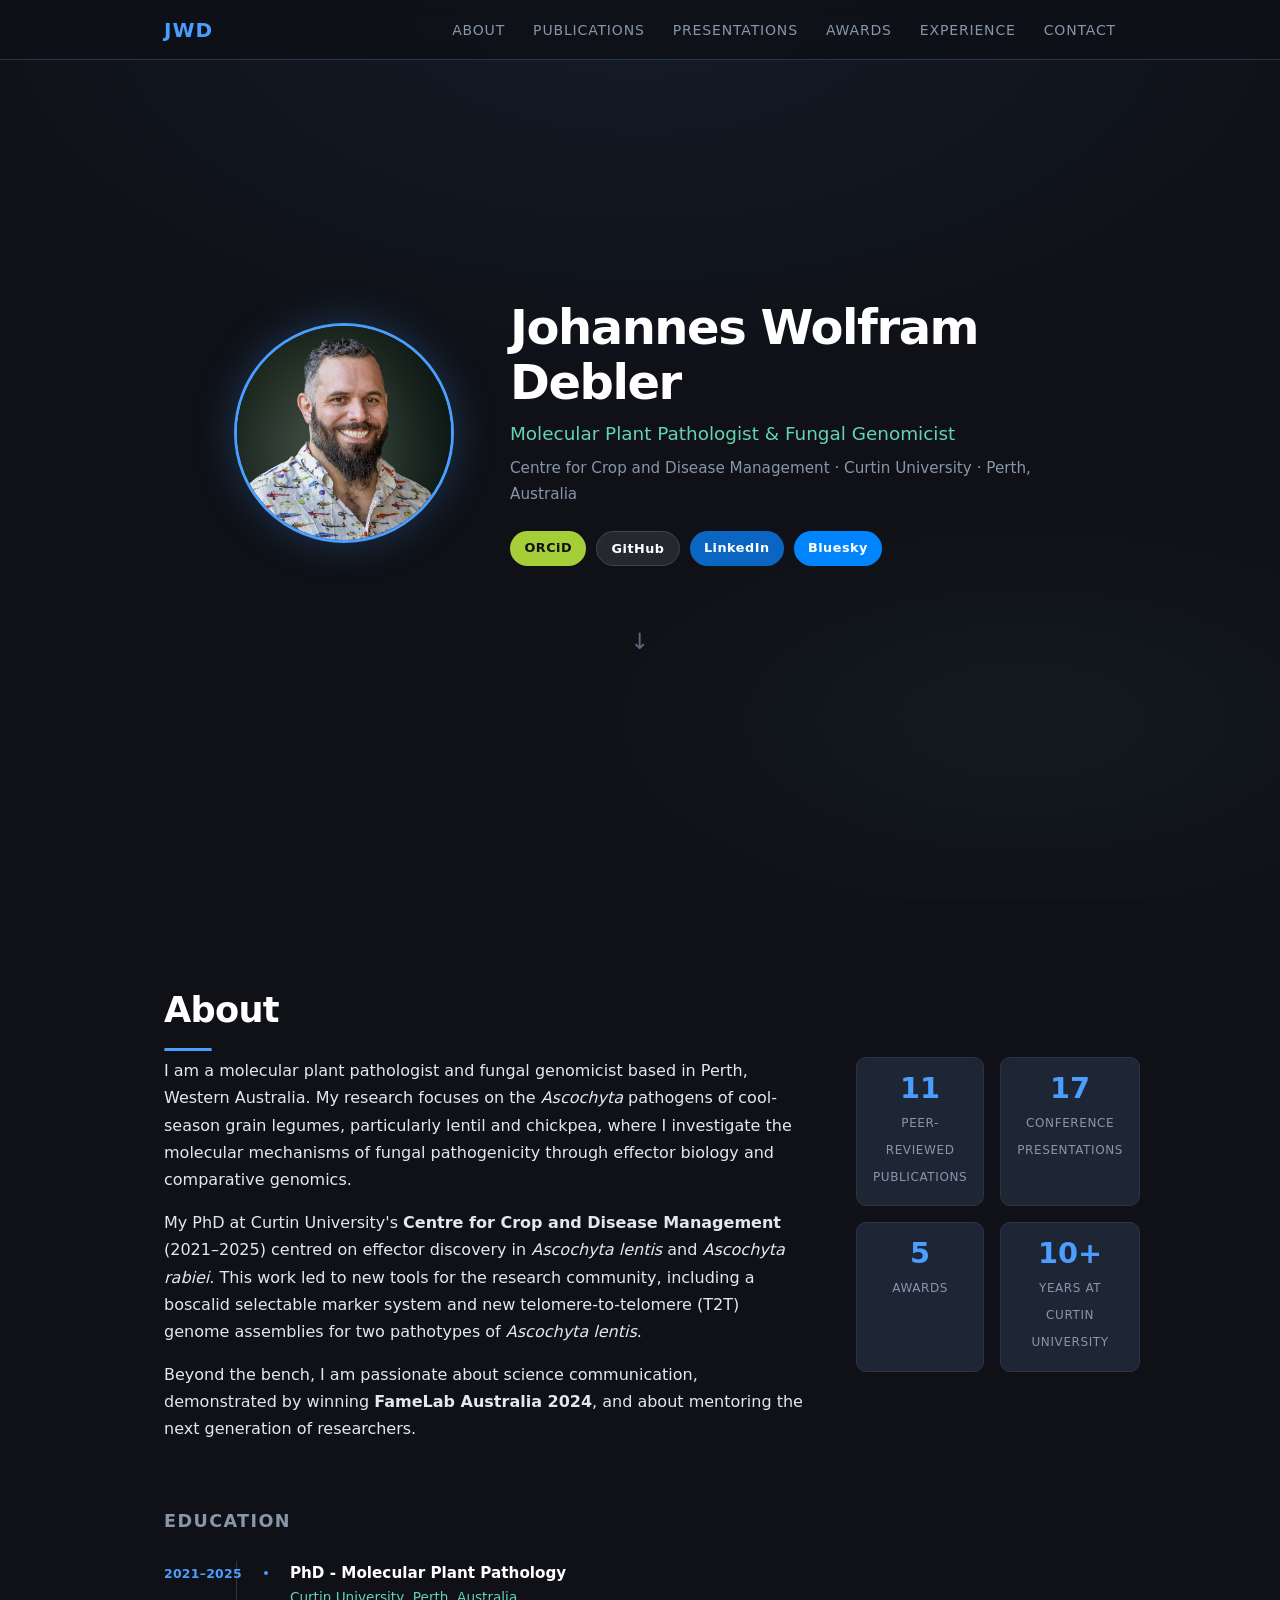
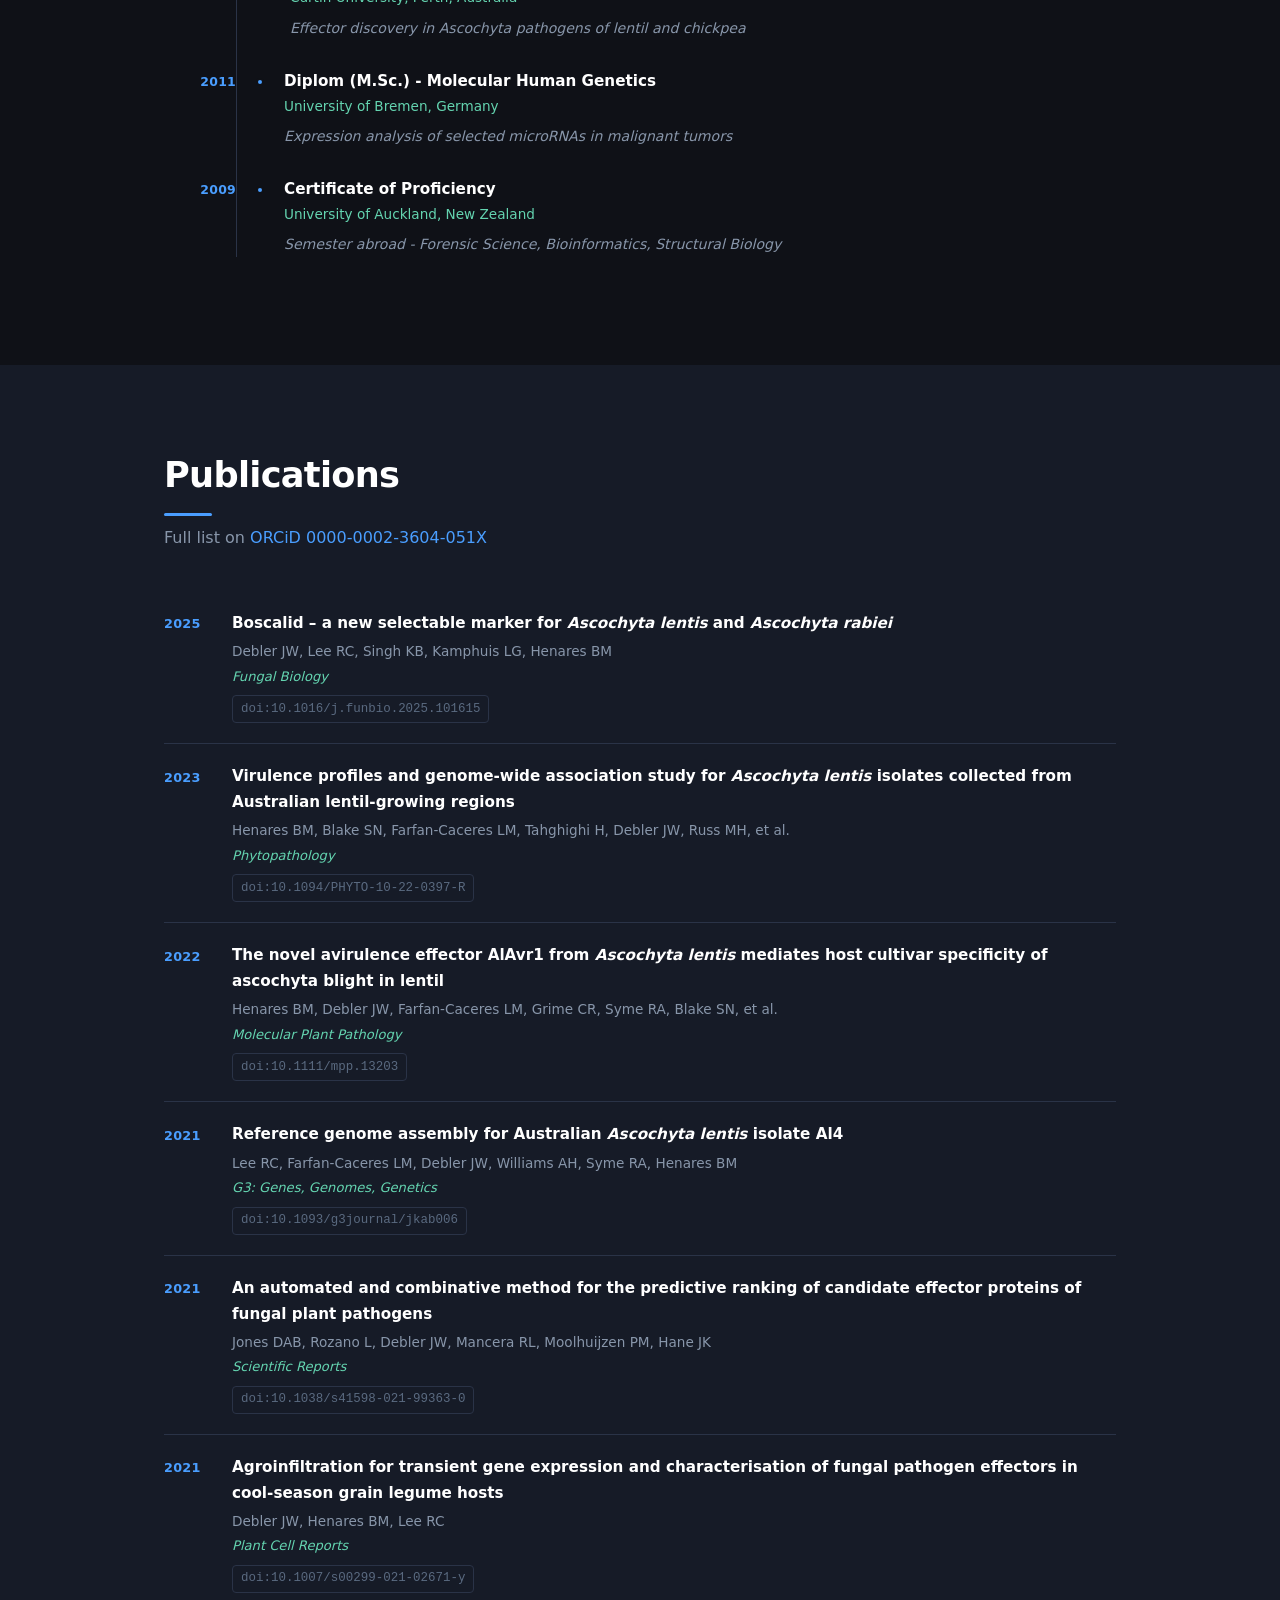
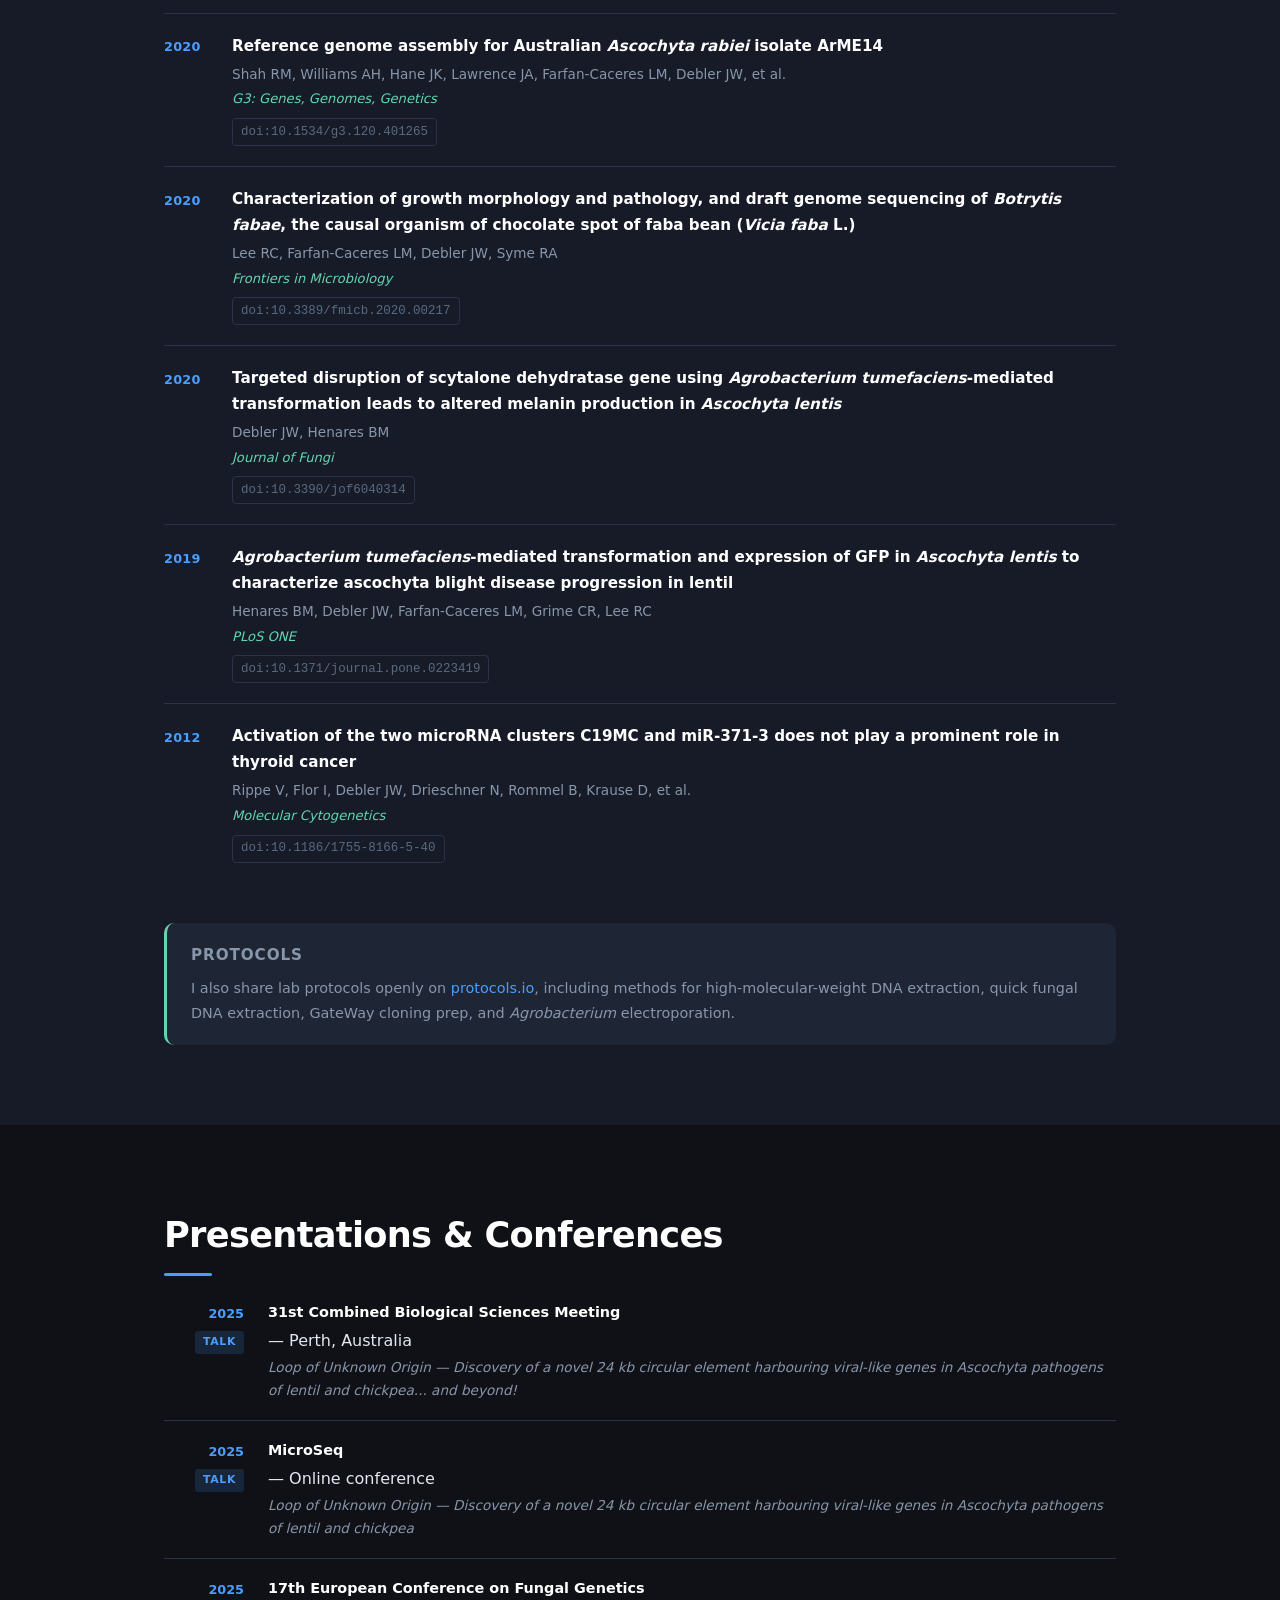
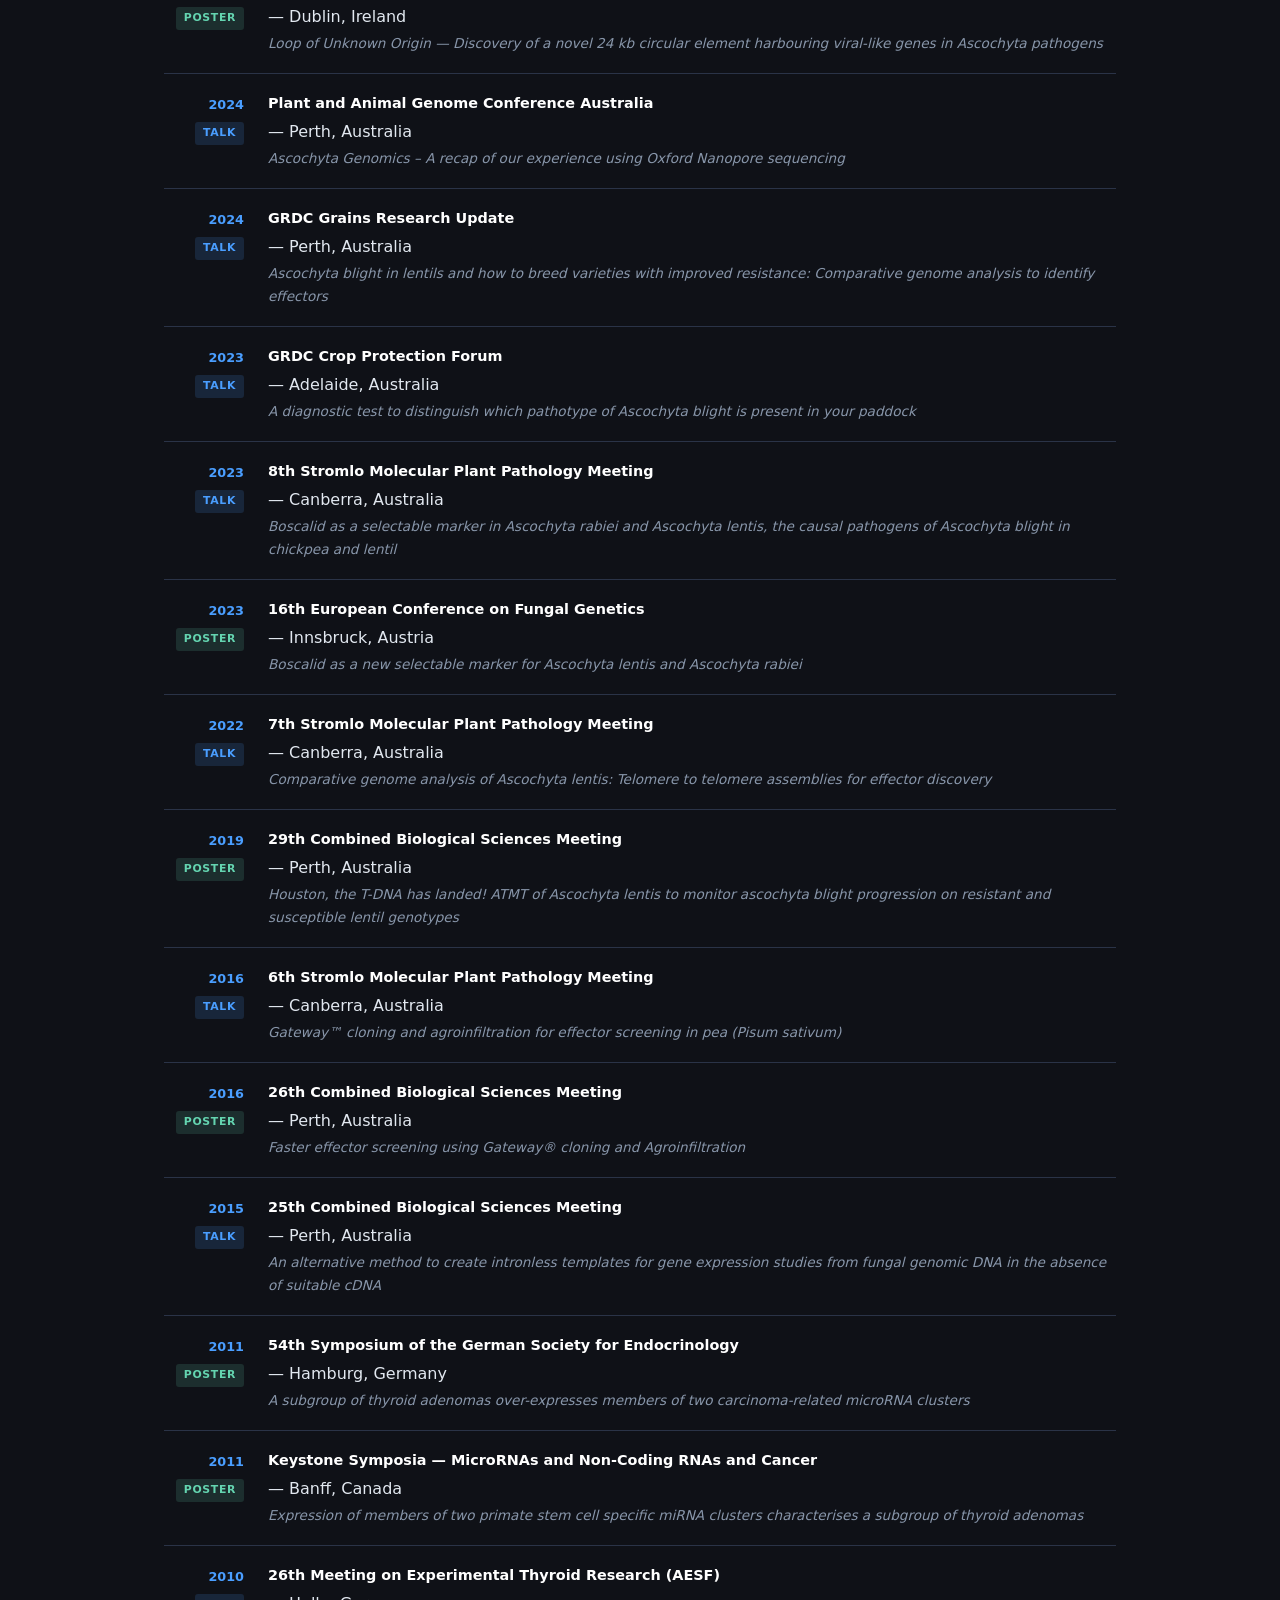
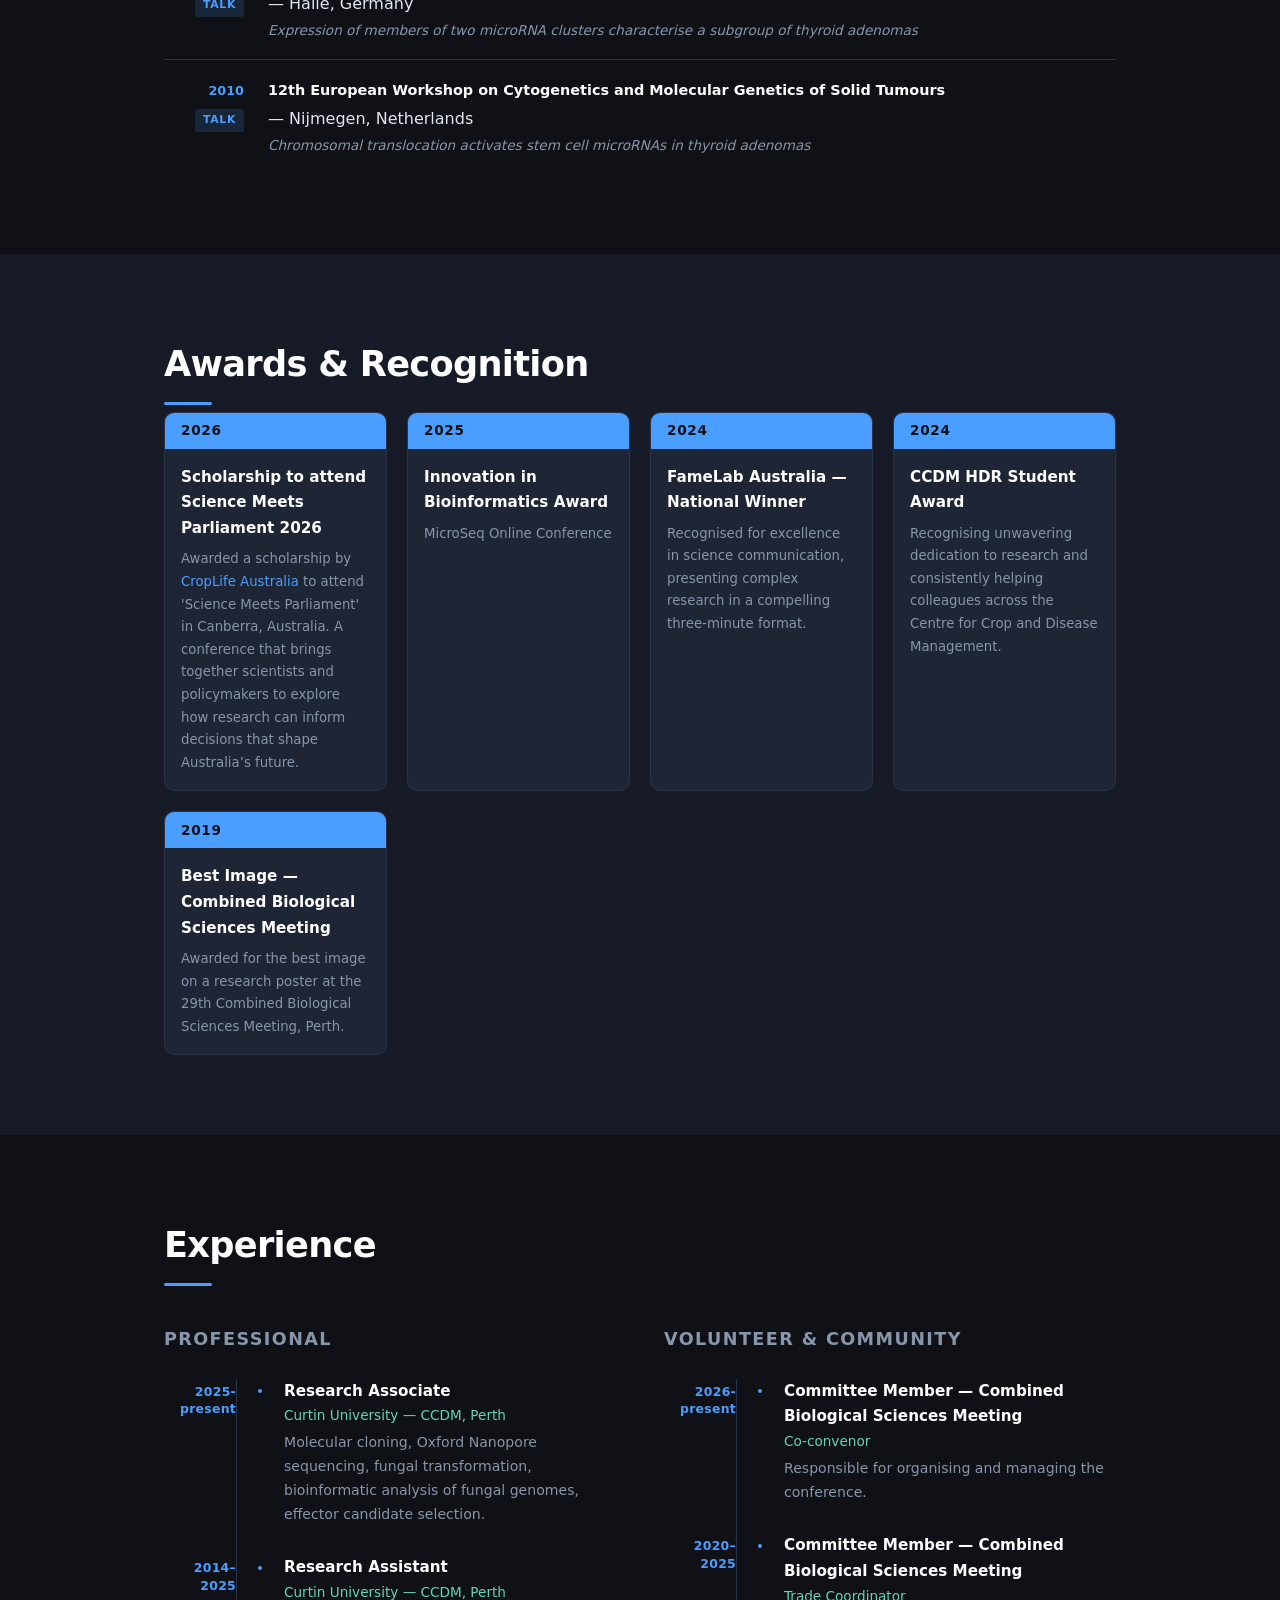
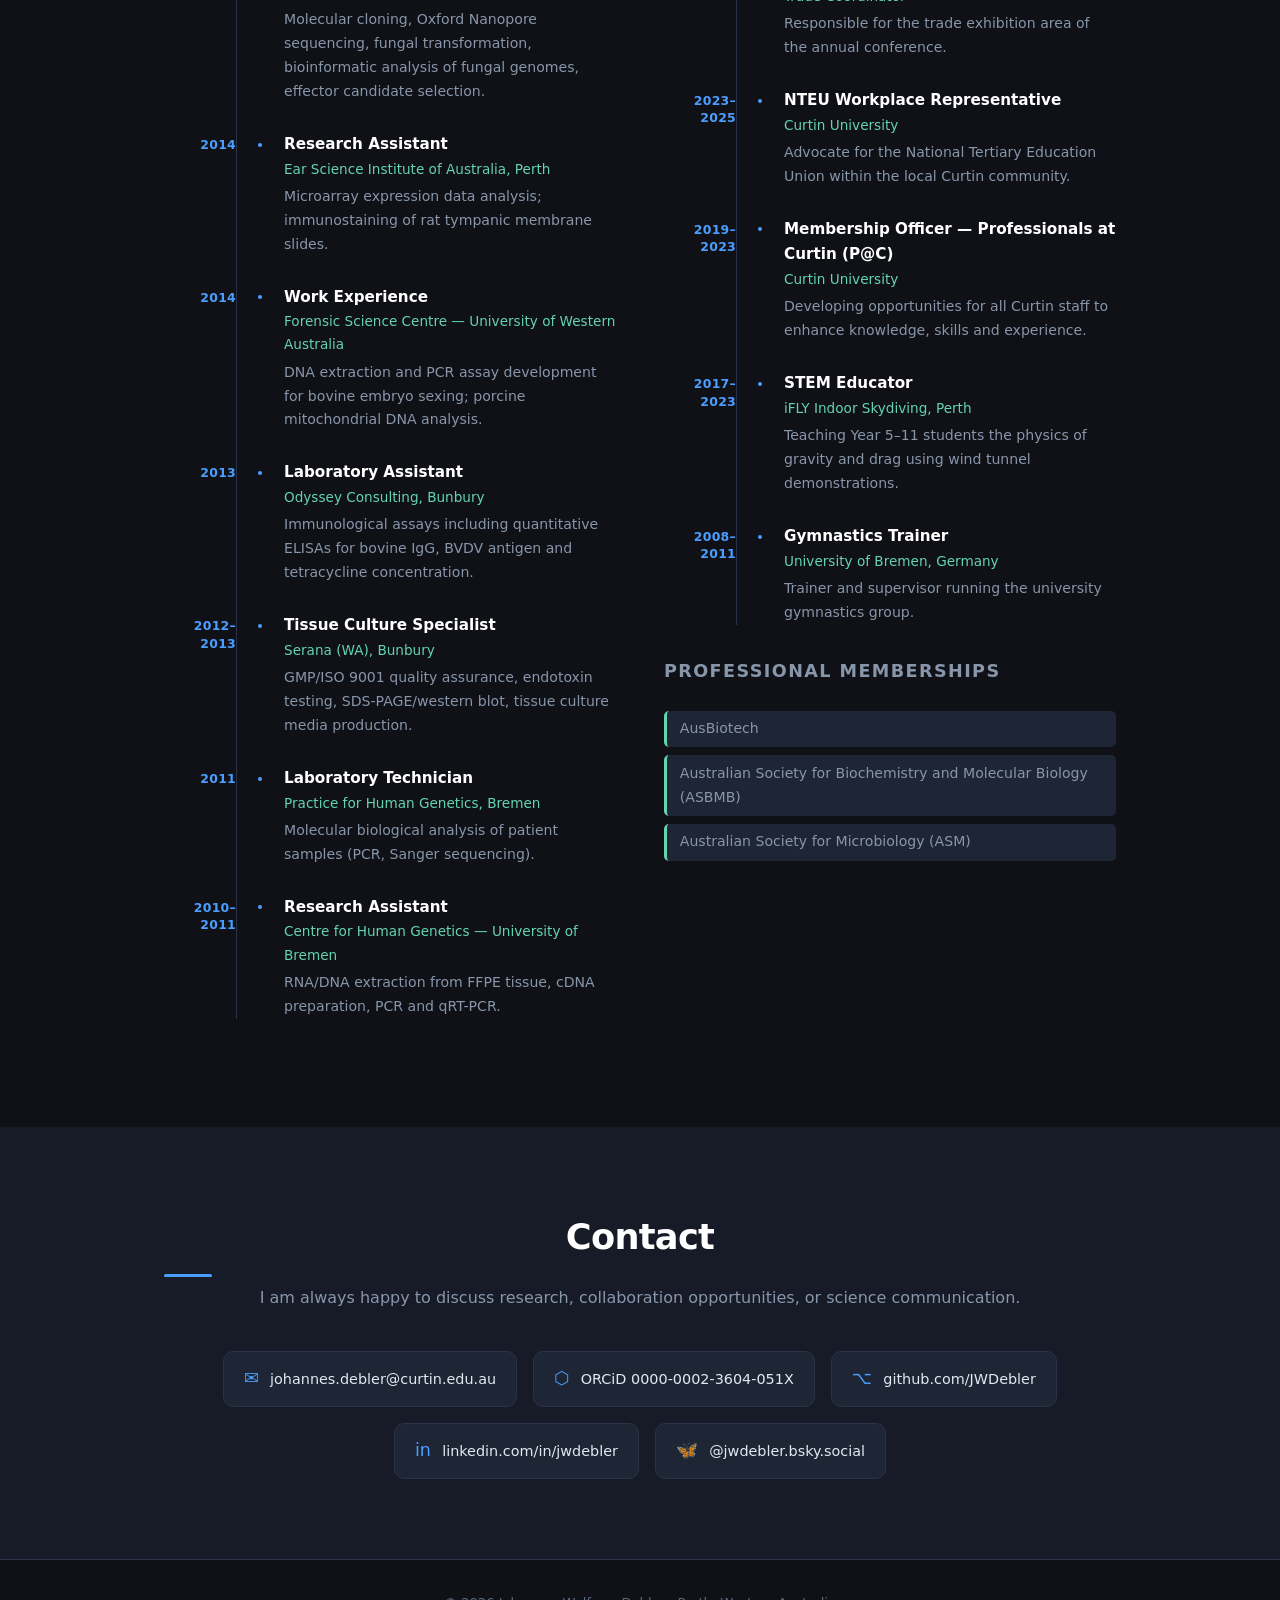
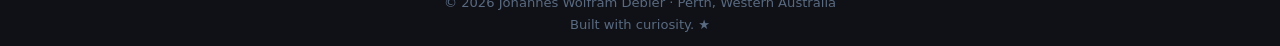
==== commit d2a9c52e: "About stats from data.json, linked highlights, Bluesky icon, CropLife link - Populate publication, p" ====
--- a/index.html
+++ b/index.html
@@ -67,22 +67,22 @@
             </p>
           </div>
           <div class="about-highlights">
-            <div class="highlight-card">
-              <span class="highlight-num">11</span>
+            <a class="highlight-card" href="#publications">
+              <span class="highlight-num" id="stat-publications">—</span>
               <span class="highlight-label">Peer-reviewed publications</span>
-            </div>
-            <div class="highlight-card">
-              <span class="highlight-num">16+</span>
+            </a>
+            <a class="highlight-card" href="#presentations">
+              <span class="highlight-num" id="stat-presentations">—</span>
               <span class="highlight-label">Conference presentations</span>
-            </div>
-            <div class="highlight-card">
-              <span class="highlight-num">4</span>
+            </a>
+            <a class="highlight-card" href="#awards">
+              <span class="highlight-num" id="stat-awards">—</span>
               <span class="highlight-label">Awards</span>
-            </div>
-            <div class="highlight-card">
+            </a>
+            <a class="highlight-card" href="#experience">
               <span class="highlight-num">10+</span>
               <span class="highlight-label">Years at Curtin University</span>
-            </div>
+            </a>
           </div>
         </div>
 
@@ -92,7 +92,7 @@
             <div class="timeline-item">
               <div class="timeline-year">2021–2025</div>
               <div class="timeline-content">
-                <strong>PhD — Molecular Plant Pathology</strong>
+                <strong>PhD - Molecular Plant Pathology</strong>
                 <span class="institution">Curtin University, Perth, Australia</span>
                 <em>Effector discovery in Ascochyta pathogens of lentil and chickpea</em>
               </div>
@@ -100,7 +100,7 @@
             <div class="timeline-item">
               <div class="timeline-year">2011</div>
               <div class="timeline-content">
-                <strong>Diplom (M.Sc.) — Molecular Human Genetics</strong>
+                <strong>Diplom (M.Sc.) - Molecular Human Genetics</strong>
                 <span class="institution">University of Bremen, Germany</span>
                 <em>Expression analysis of selected microRNAs in malignant tumors</em>
               </div>
@@ -110,7 +110,7 @@
               <div class="timeline-content">
                 <strong>Certificate of Proficiency</strong>
                 <span class="institution">University of Auckland, New Zealand</span>
-                <em>Semester abroad — Forensic Science, Bioinformatics, Structural Biology</em>
+                <em>Semester abroad - Forensic Science, Bioinformatics, Structural Biology</em>
               </div>
             </div>
           </div>
@@ -323,7 +323,7 @@
             <span>linkedin.com/in/jwdebler</span>
           </a>
           <a href="https://bsky.app/profile/jwdebler.bsky.social" target="_blank" rel="noopener" class="contact-item">
-            <span class="contact-icon">☁</span>
+            <span class="contact-icon" aria-hidden="true">🦋</span>
             <span>@jwdebler.bsky.social</span>
           </a>
         </div>
--- a/style.css
+++ b/style.css
@@ -255,11 +255,14 @@
 }
 
 .highlight-card {
+  display: block;
   background: var(--surface);
   border: 1px solid var(--border);
   border-radius: var(--radius);
   padding: 1rem;
   text-align: center;
+  text-decoration: none;
+  color: inherit;
   transition: border-color var(--transition);
 }
 
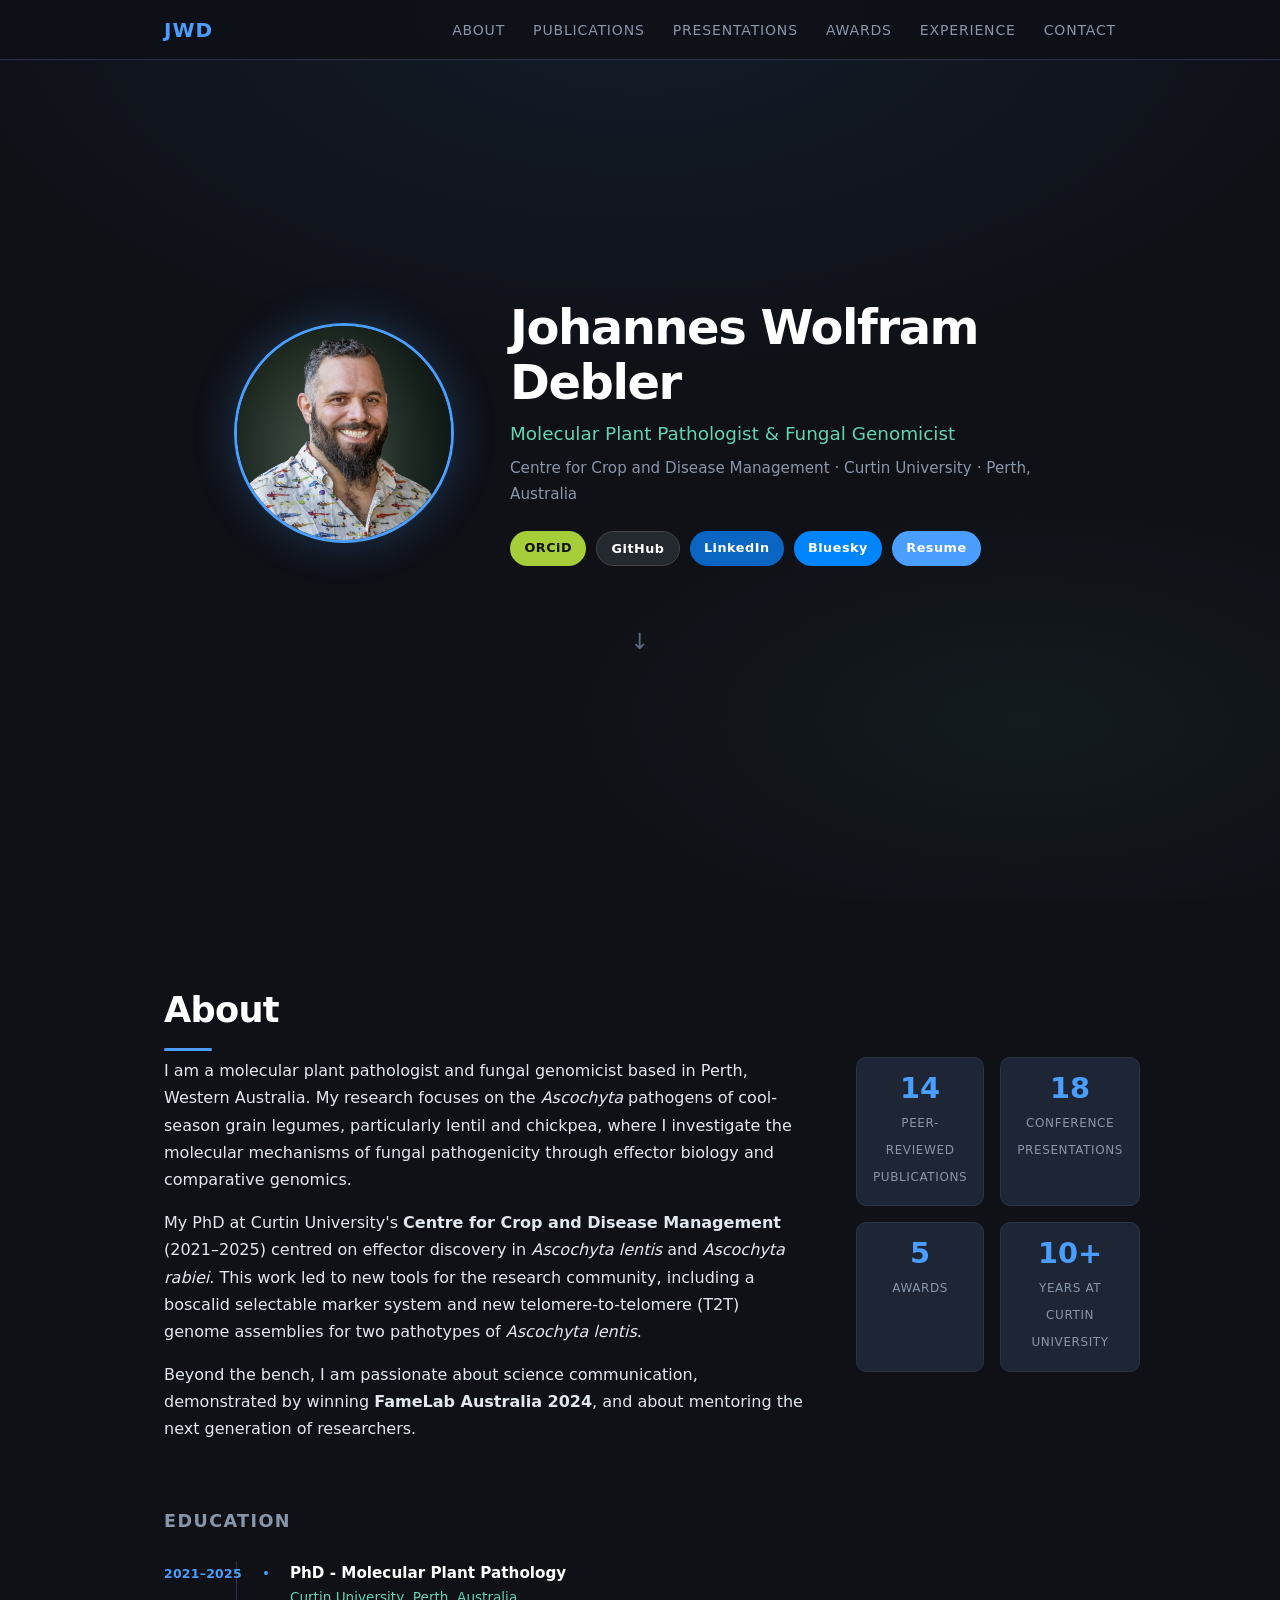
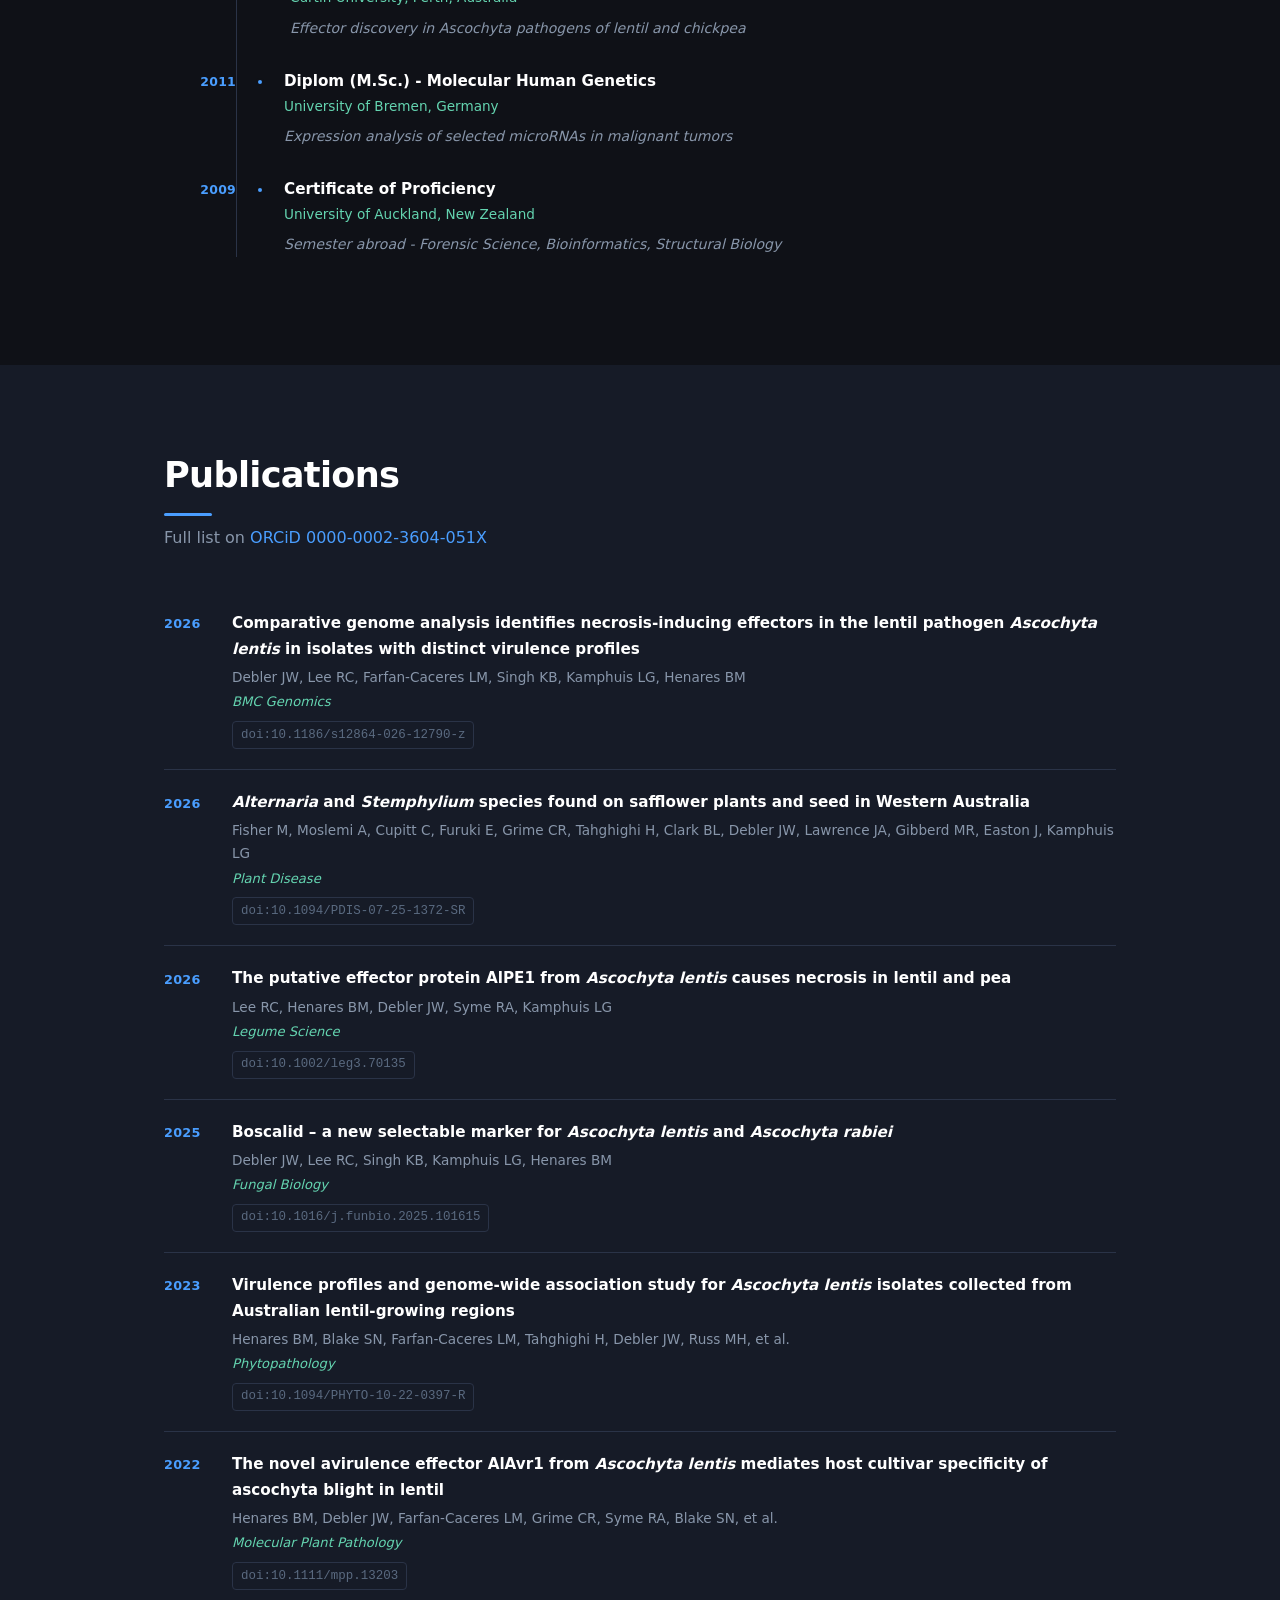
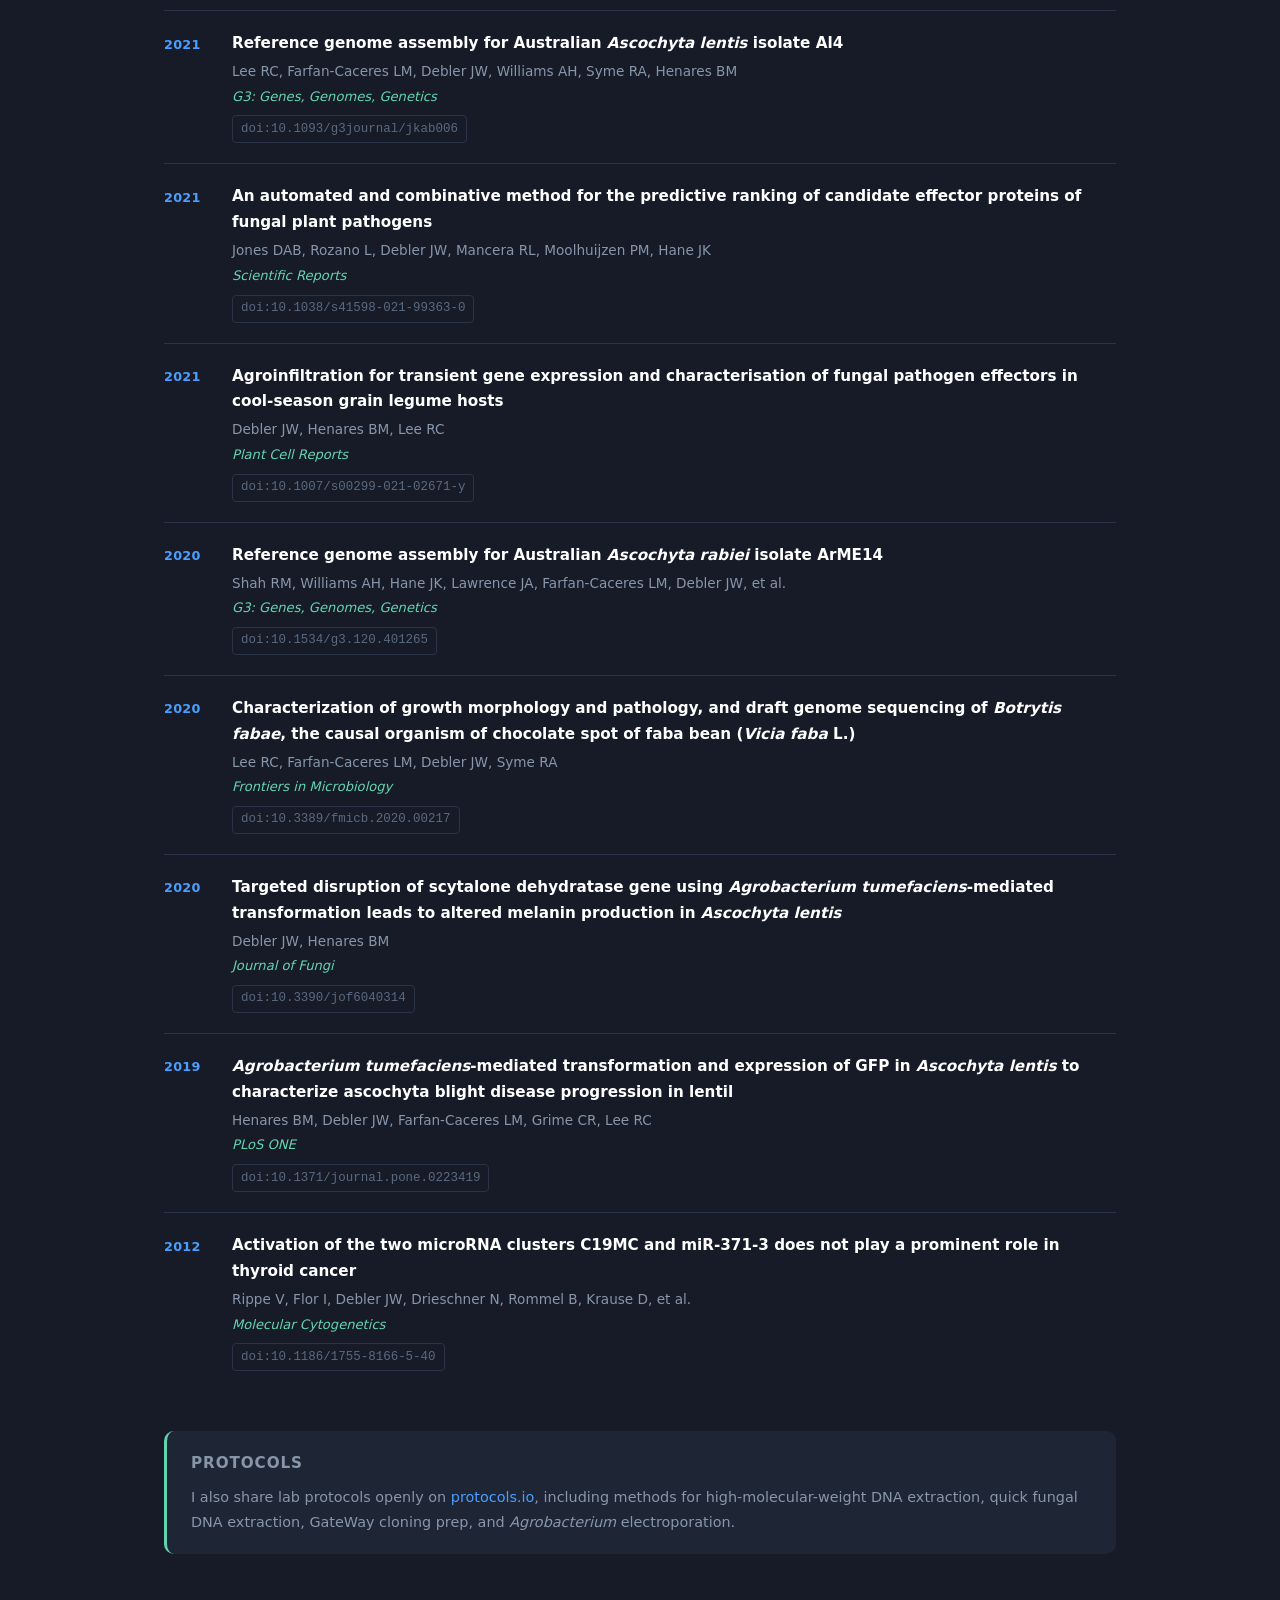
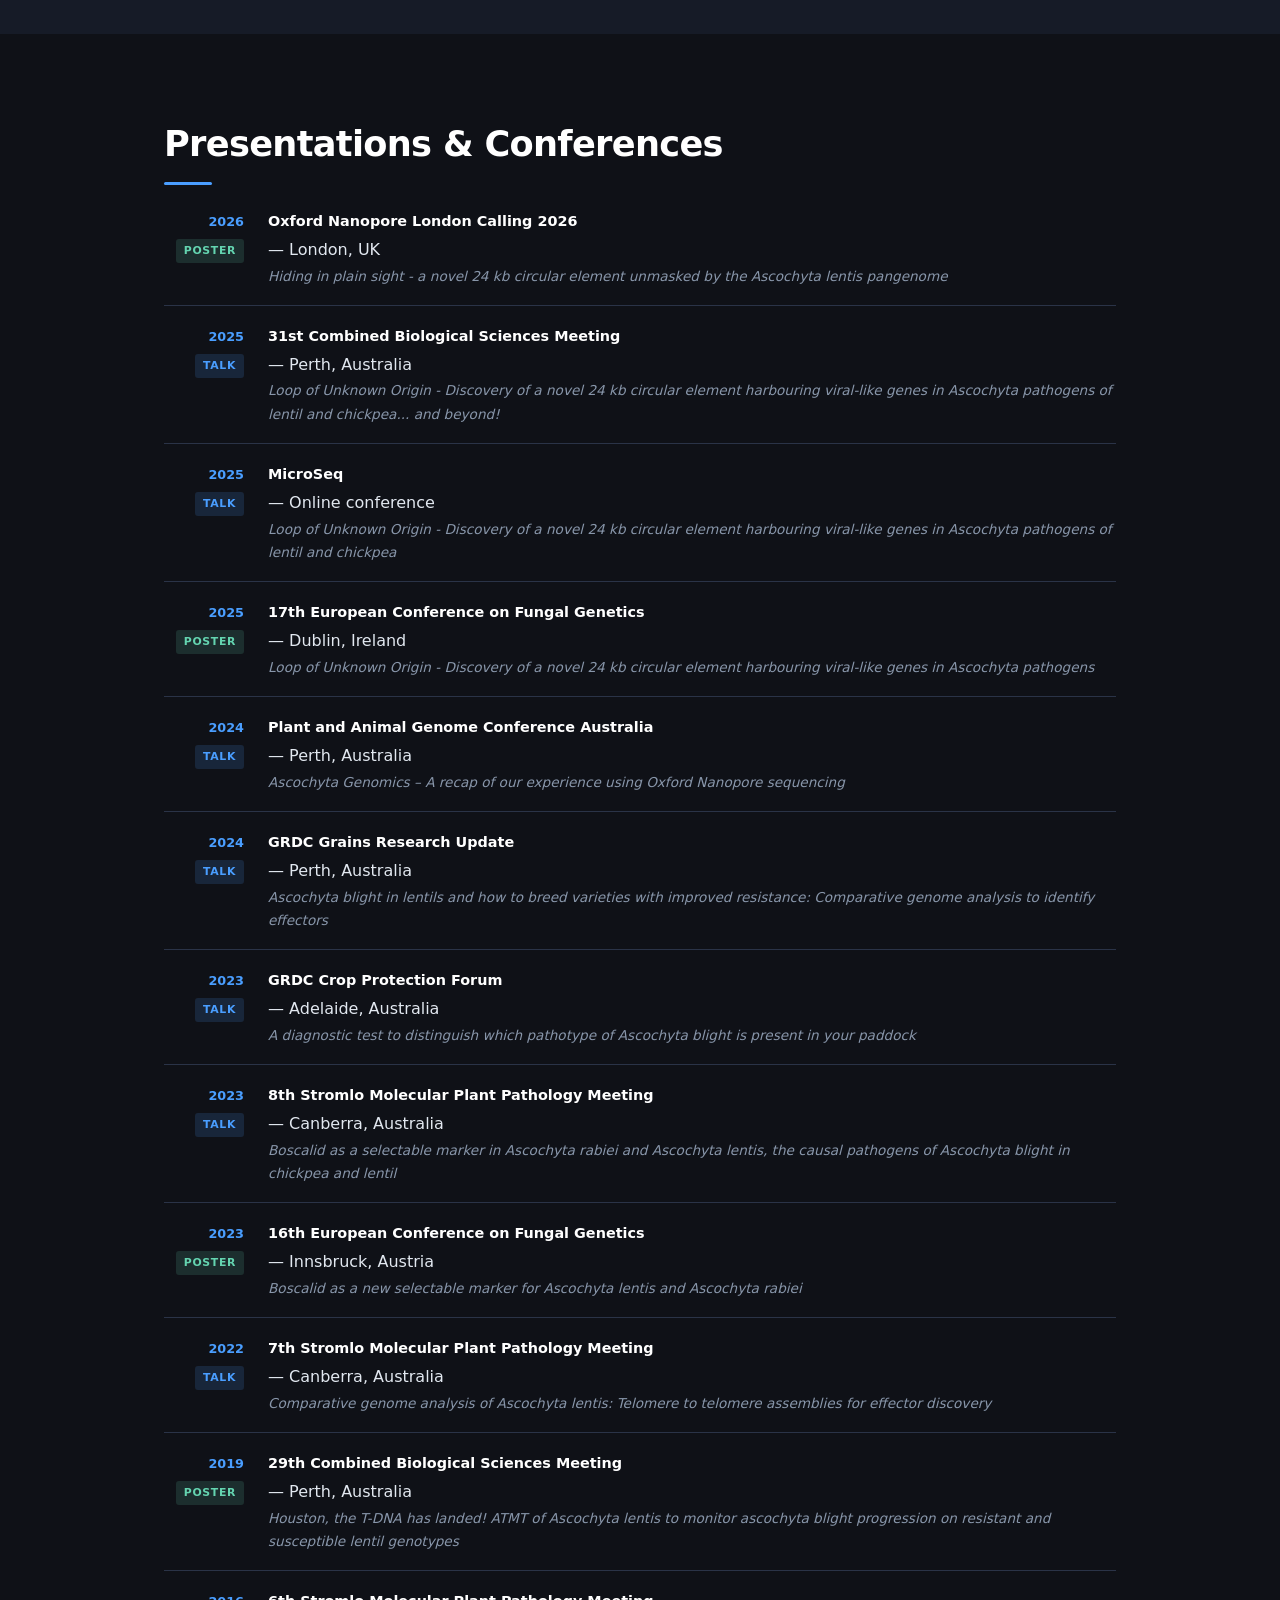
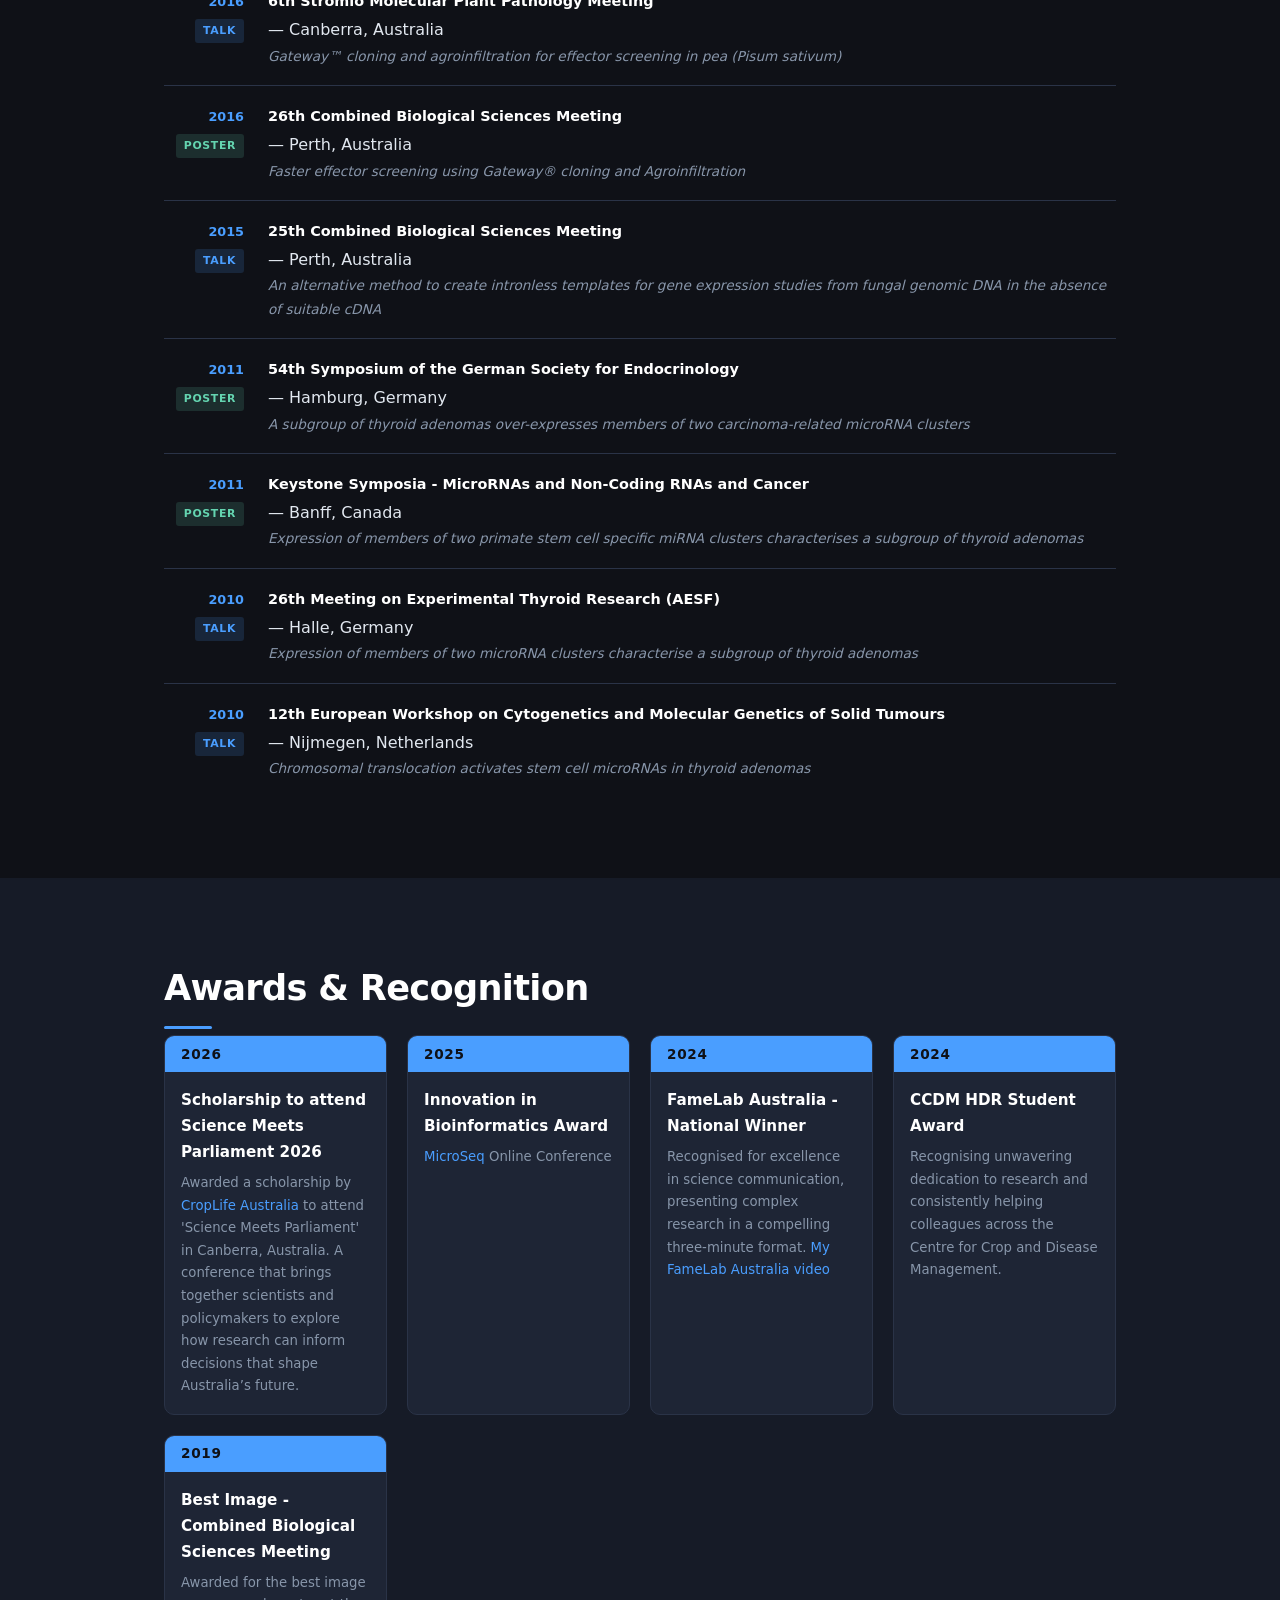
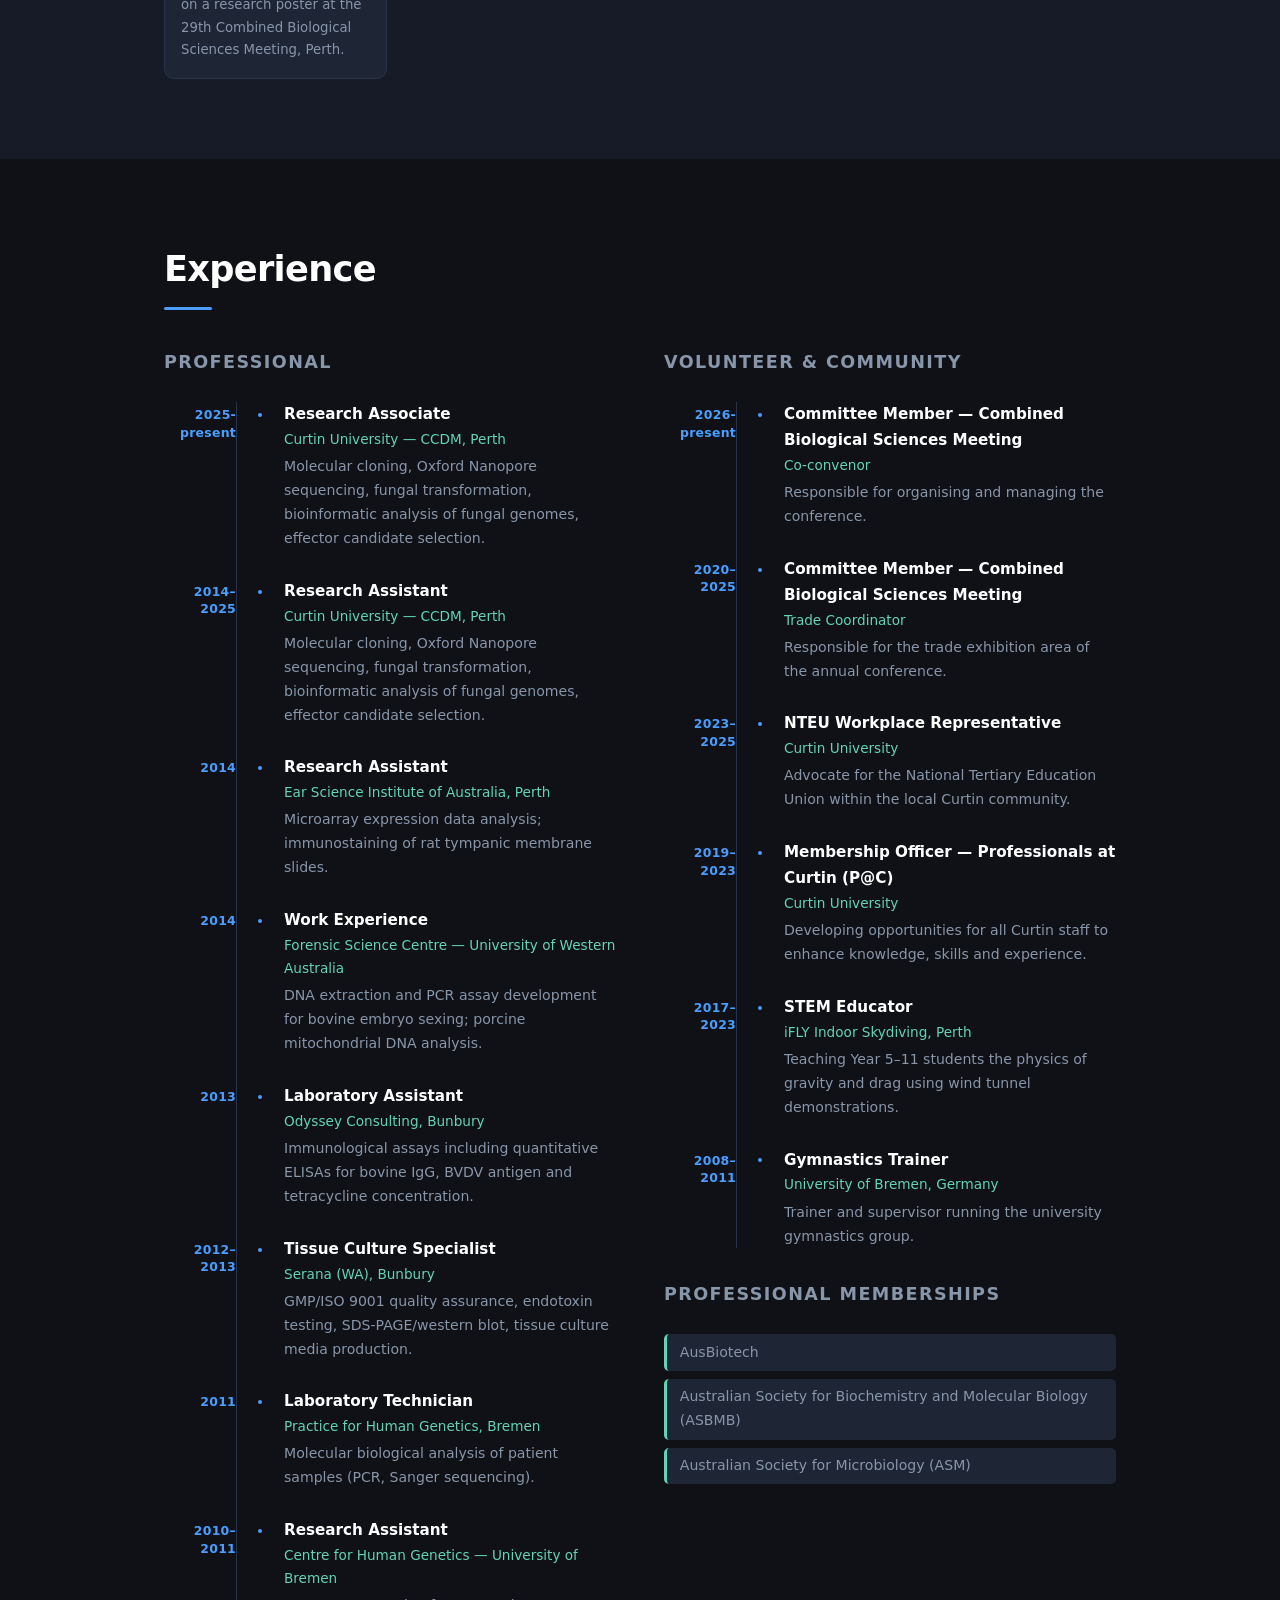
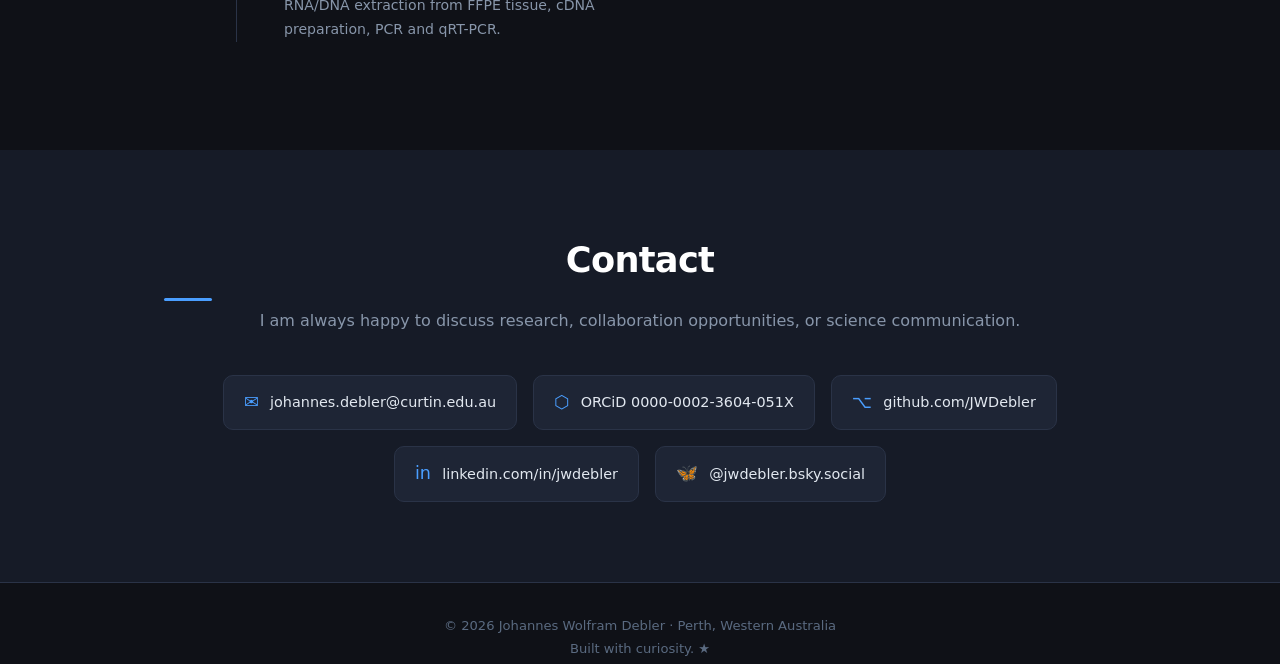
==== commit ffdb2647: "Add Legume Science publication and printable resume export Adds the AlPE1 effector paper (Legume Sci" ====
--- a/index.html
+++ b/index.html
@@ -42,6 +42,7 @@
           <a href="https://github.com/JWDebler" target="_blank" rel="noopener" class="badge badge-github">GitHub</a>
           <a href="https://www.linkedin.com/in/jwdebler" target="_blank" rel="noopener" class="badge badge-linkedin">LinkedIn</a>
           <a href="https://bsky.app/profile/jwdebler.bsky.social" target="_blank" rel="noopener" class="badge badge-bluesky">Bluesky</a>
+          <a href="resume.html" class="badge badge-resume">Resume</a>
         </div>
       </div>
     </div>
--- a/style.css
+++ b/style.css
@@ -222,6 +222,7 @@
 .badge-github  { background: #24292f; color: #fff; border: 1px solid #444; }
 .badge-linkedin { background: #0a66c2; color: #fff; }
 .badge-bluesky  { background: #0085ff; color: #fff; }
+.badge-resume   { background: var(--accent); color: #fff; }
 
 .hero-scroll-hint {
   margin-top: 3.5rem;
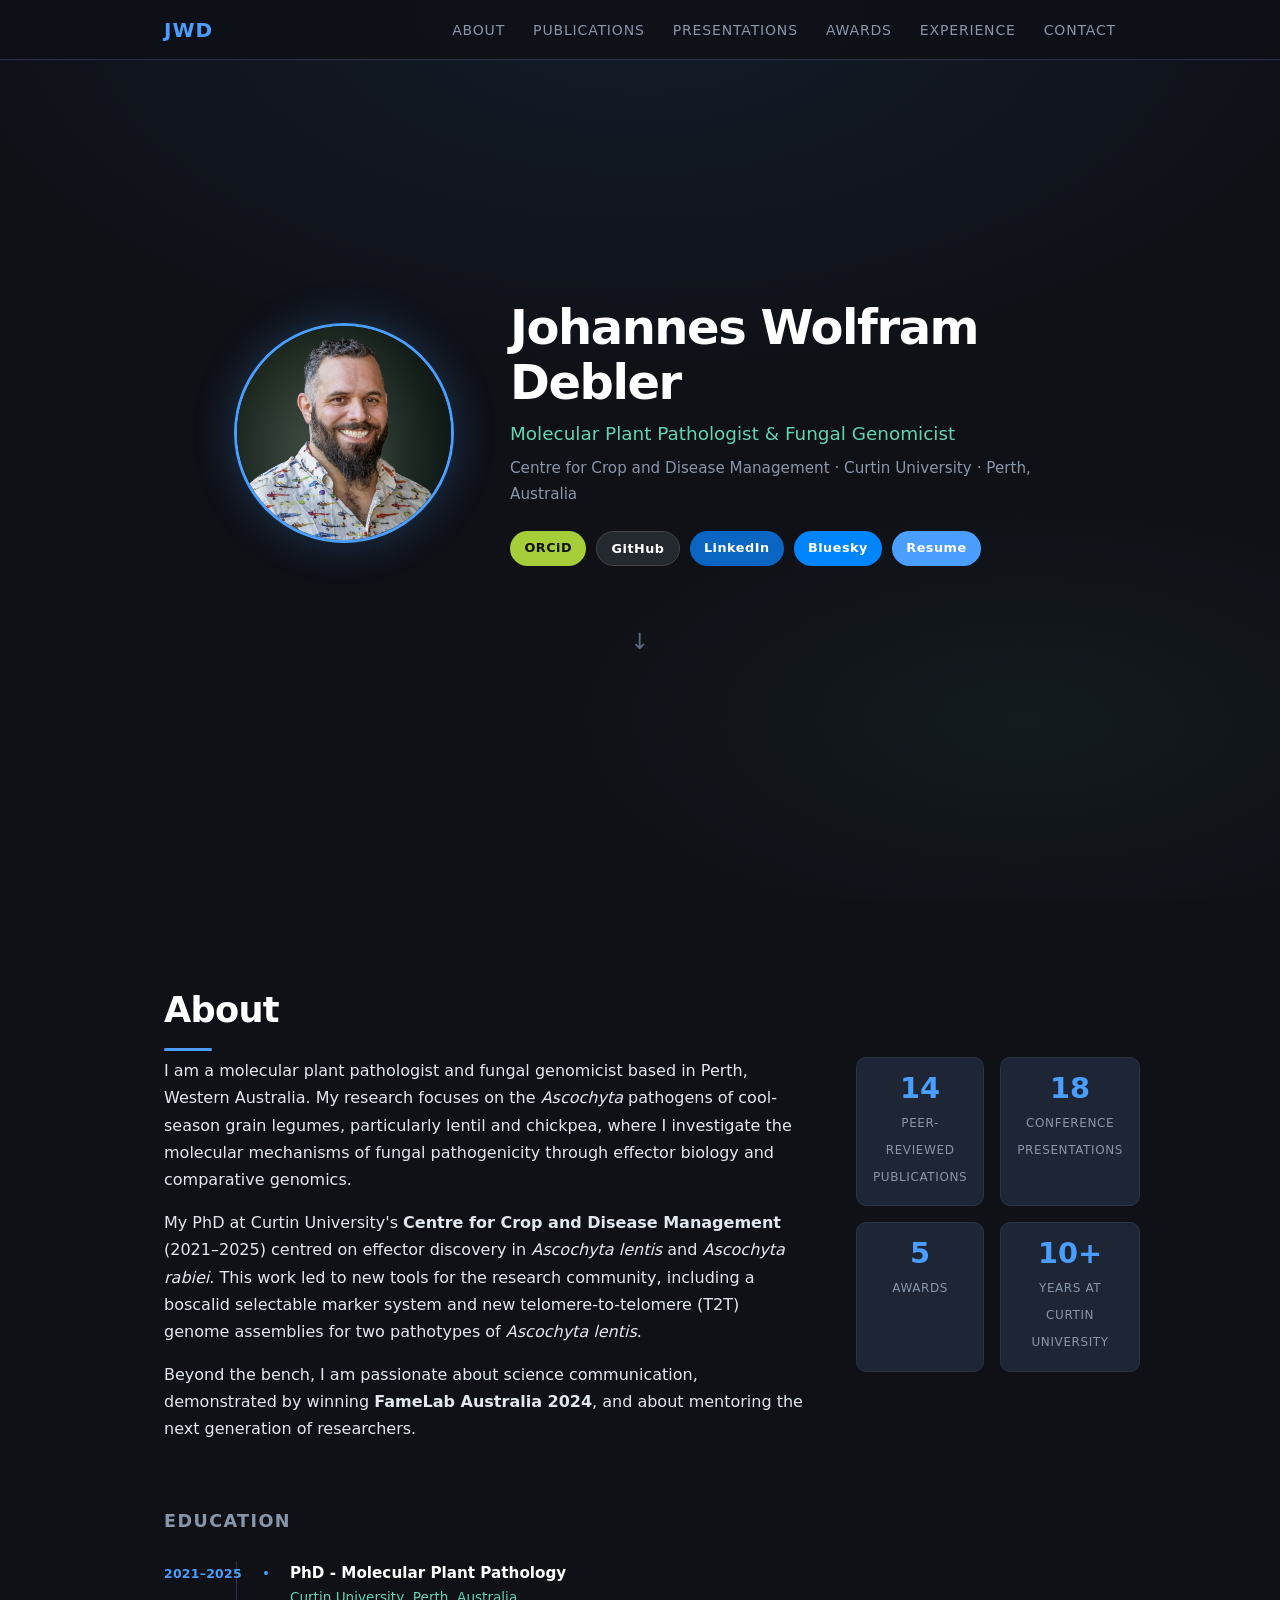
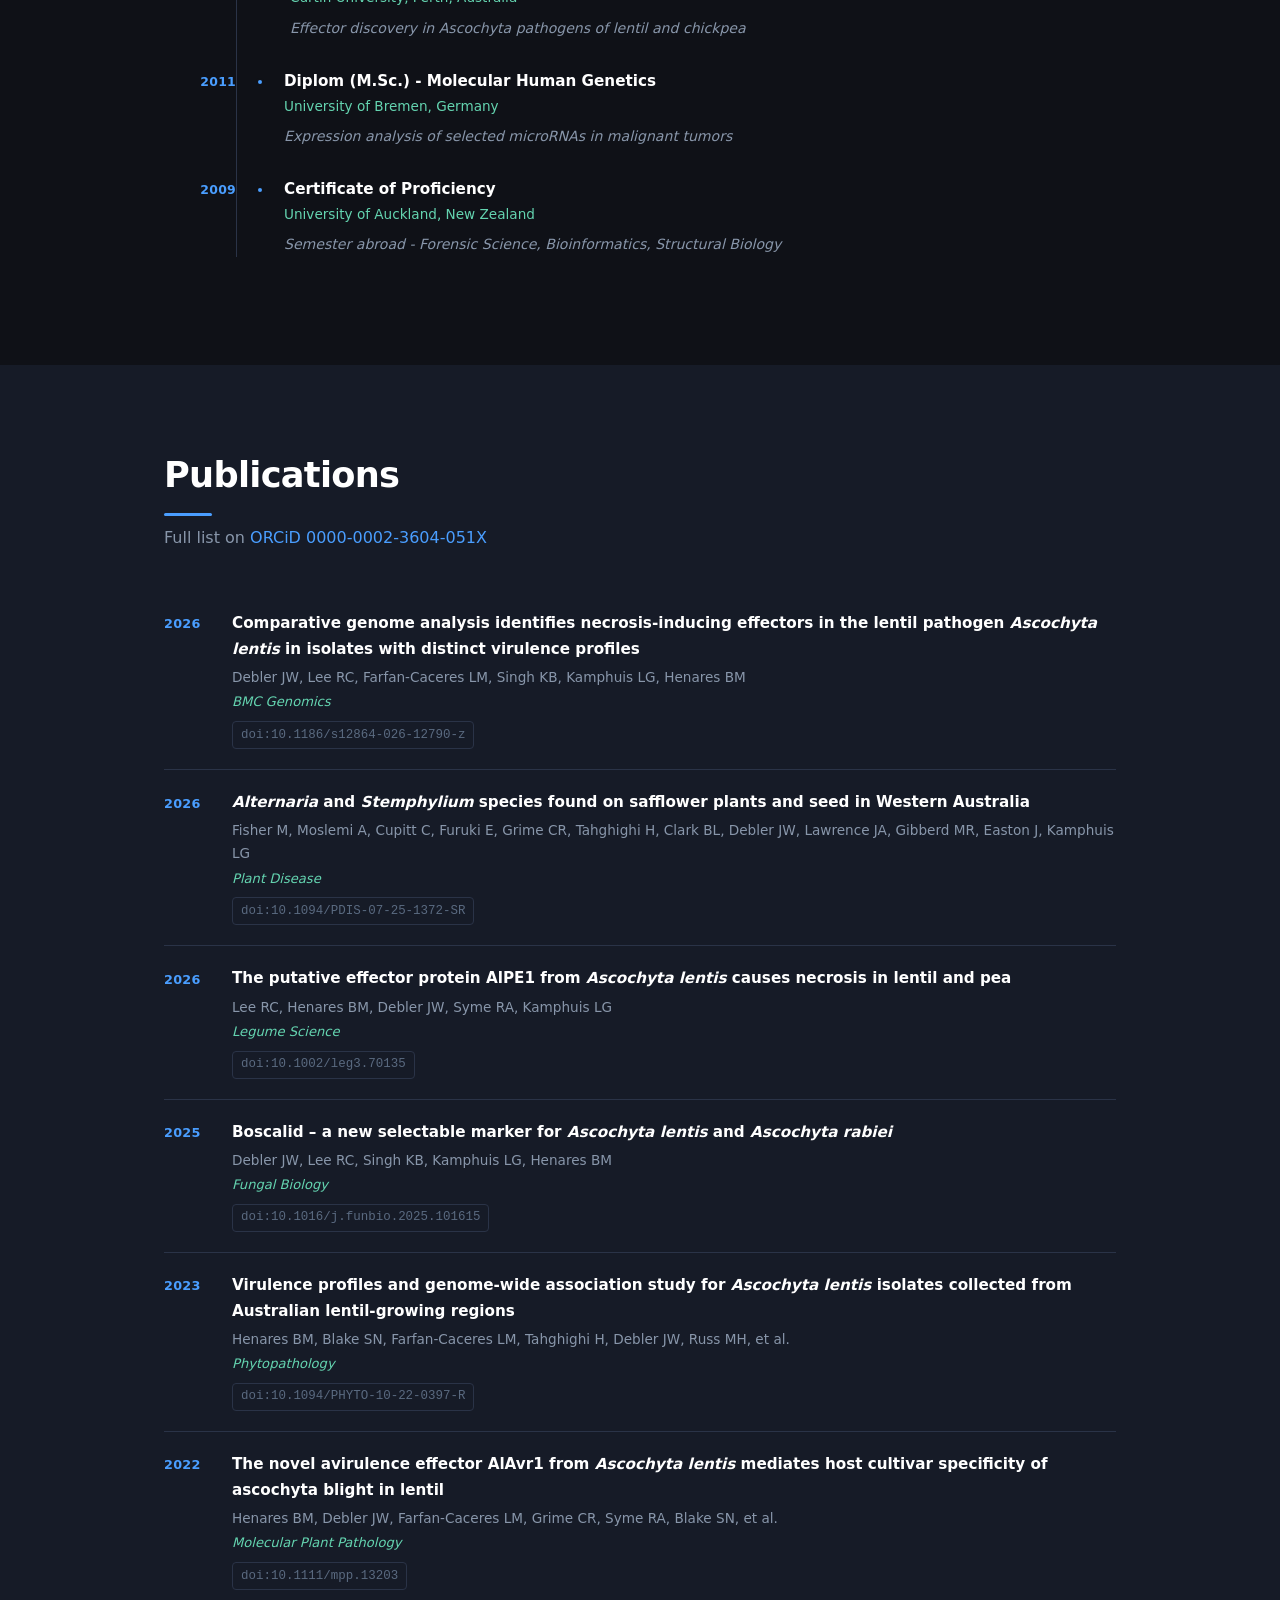
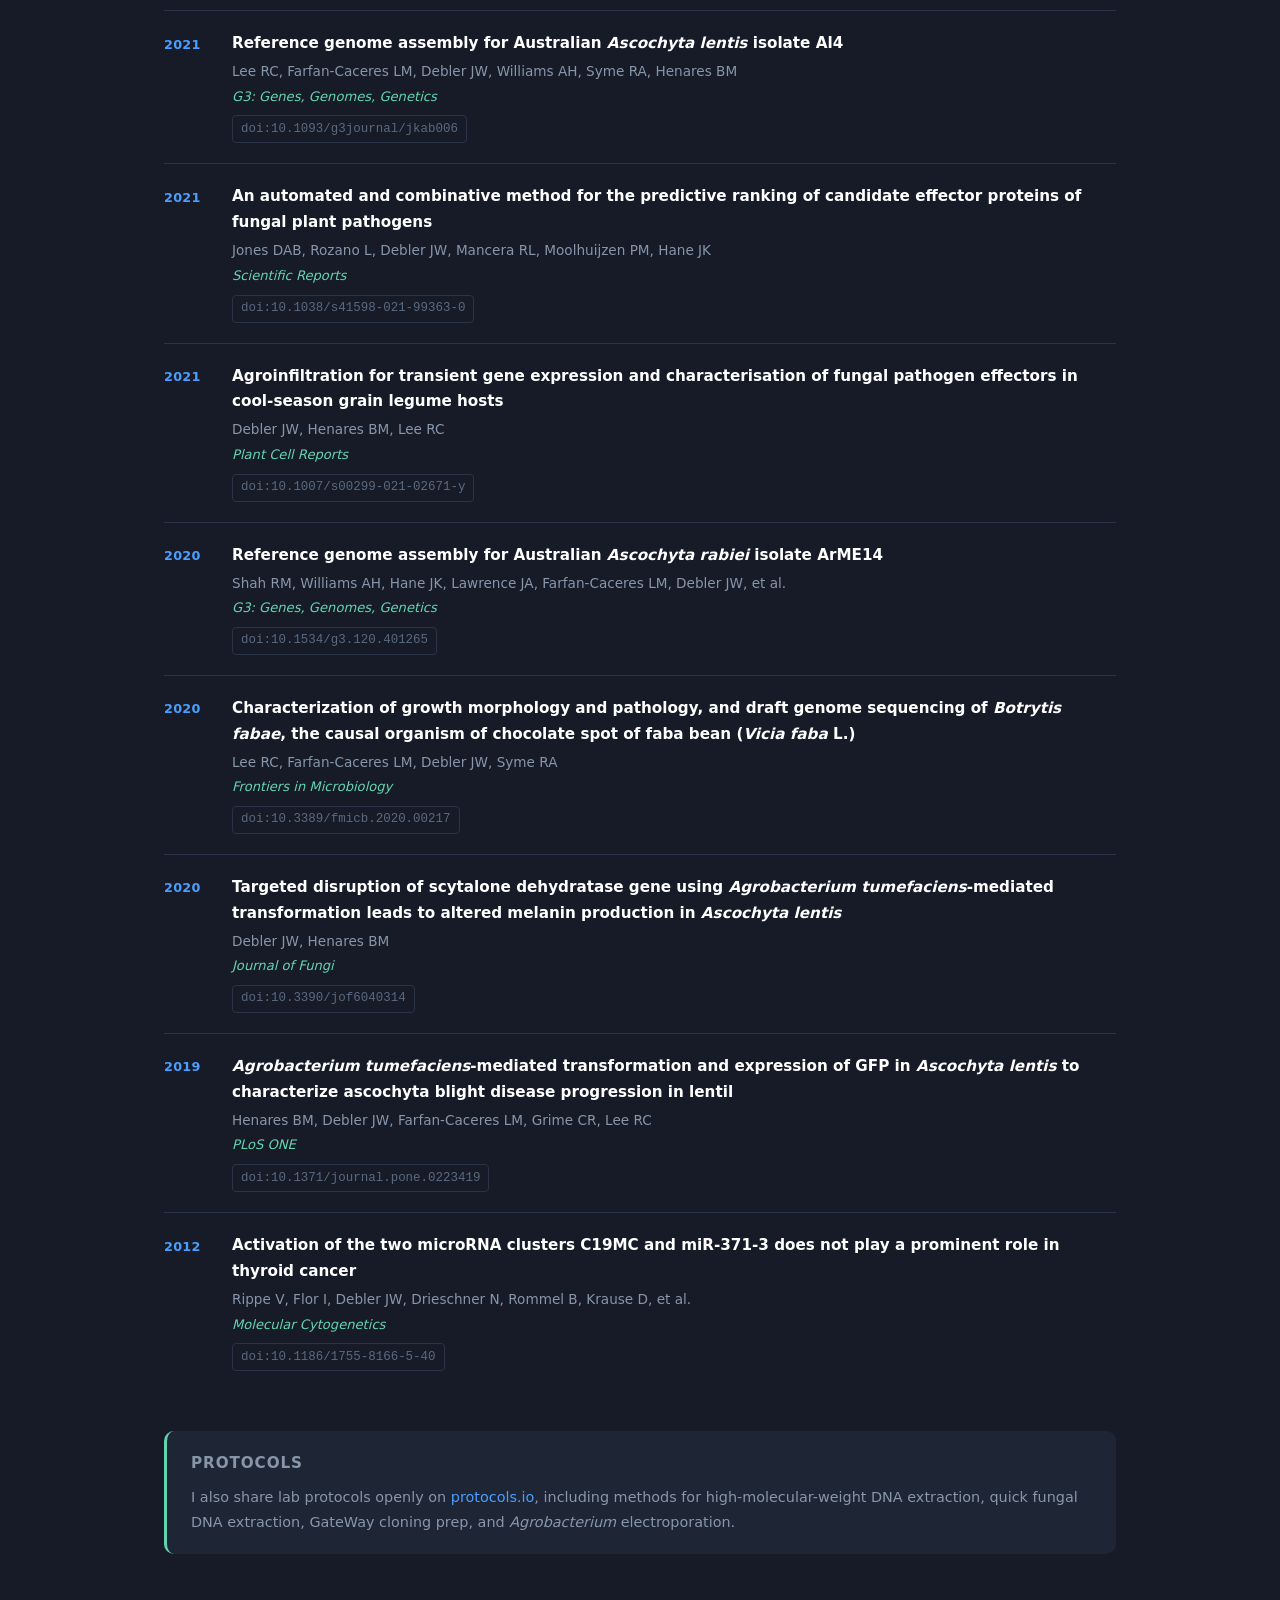
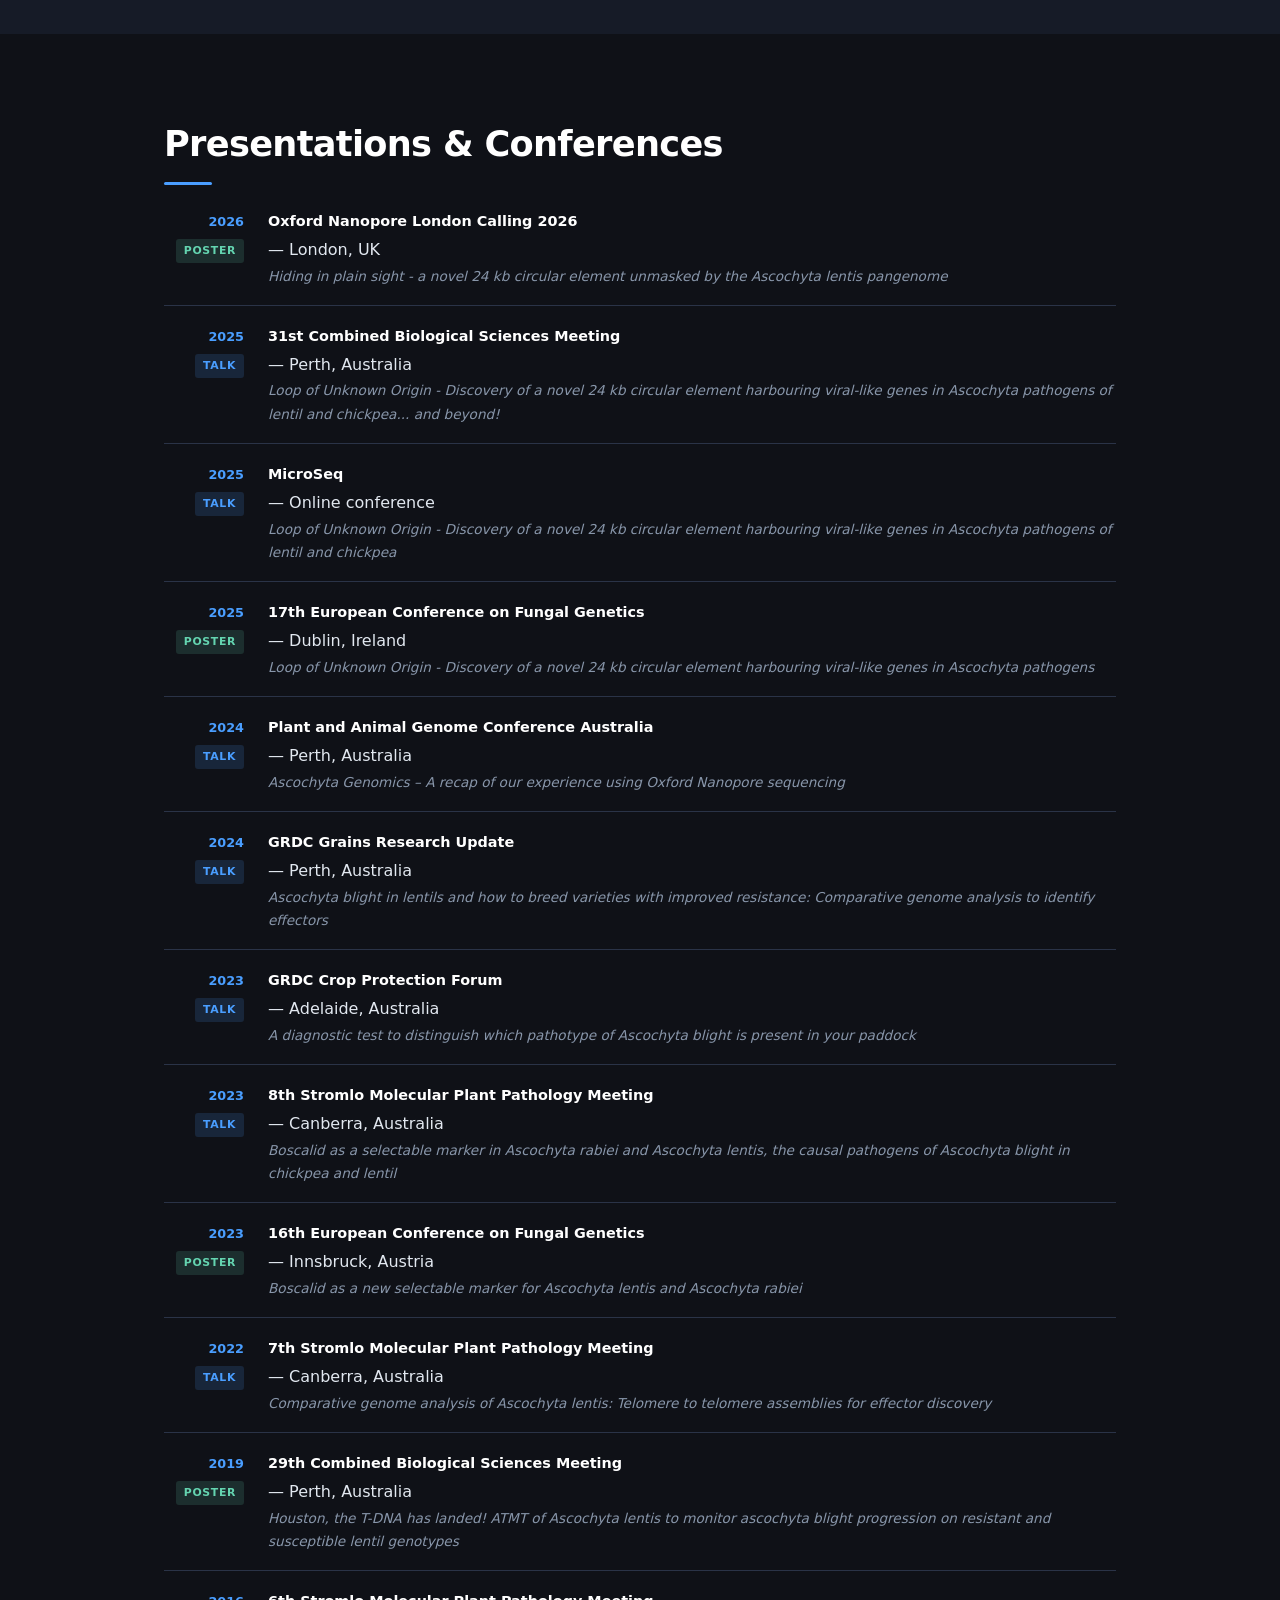
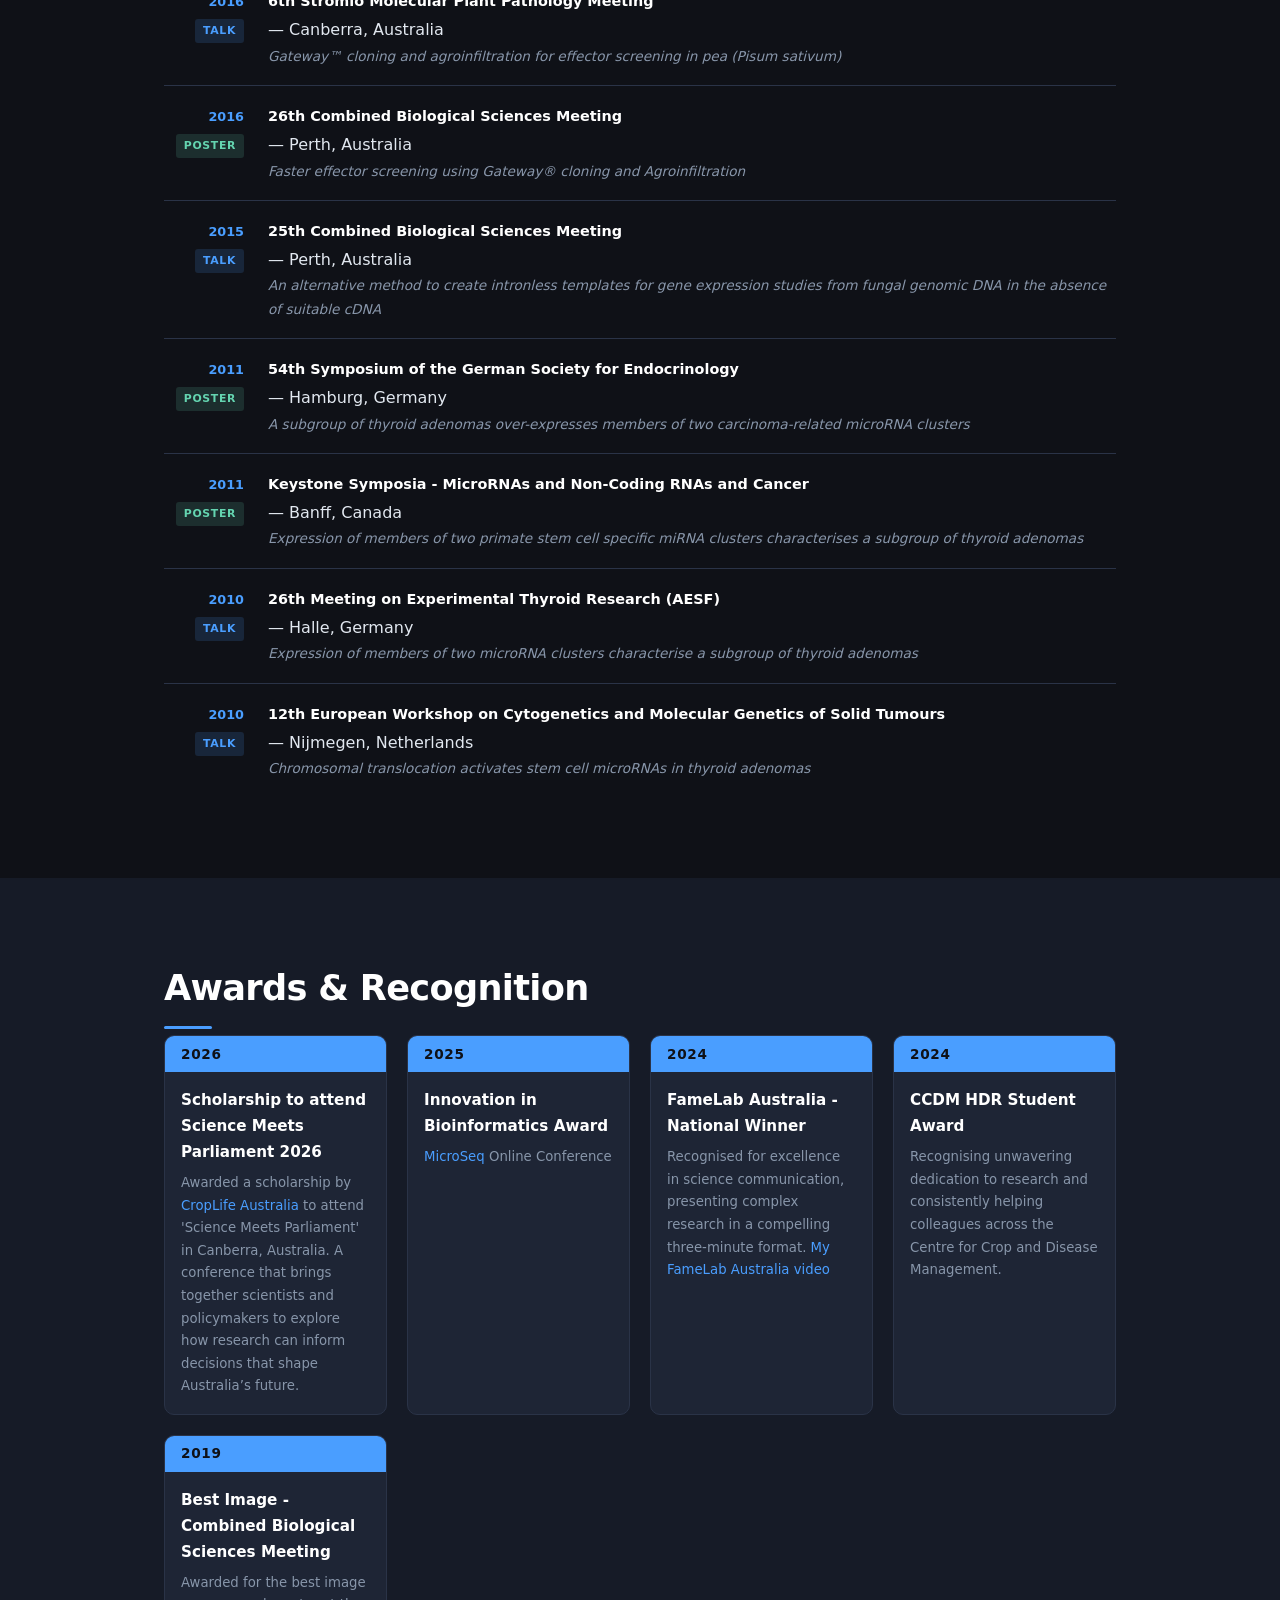
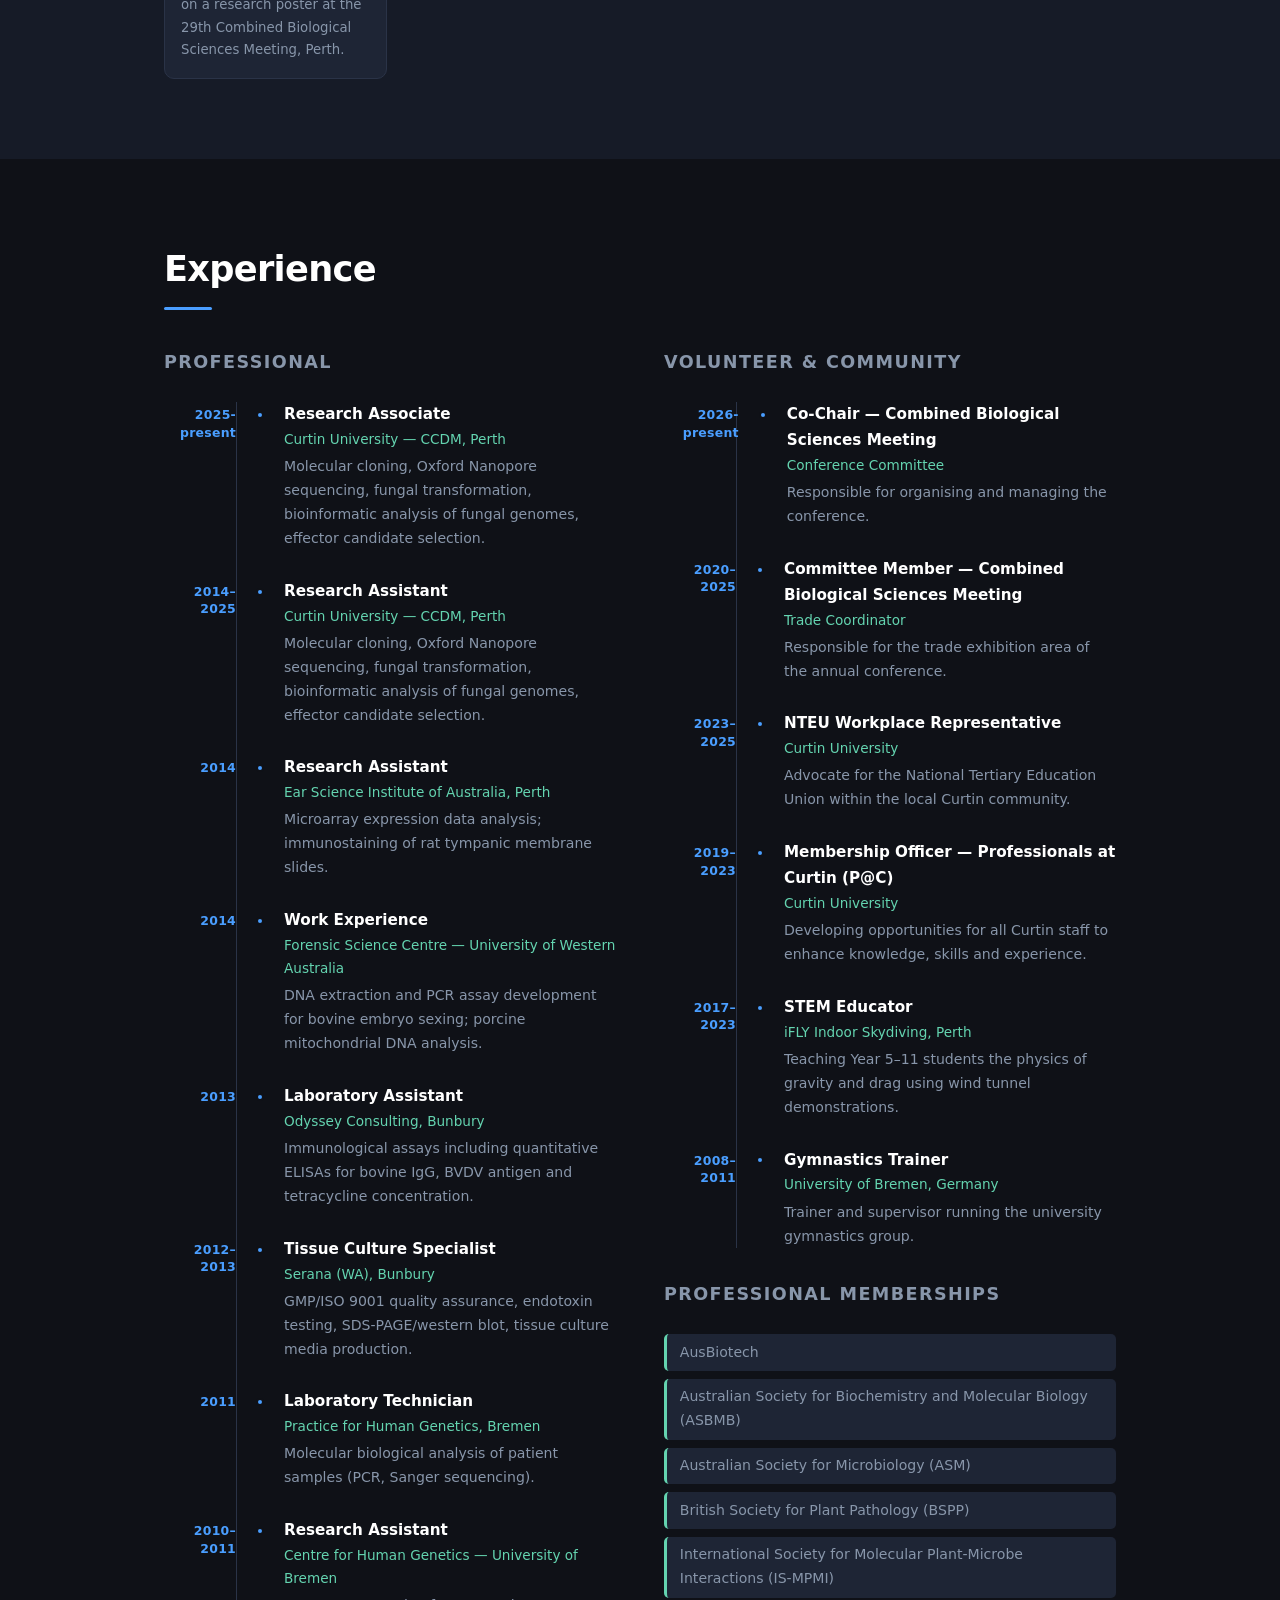
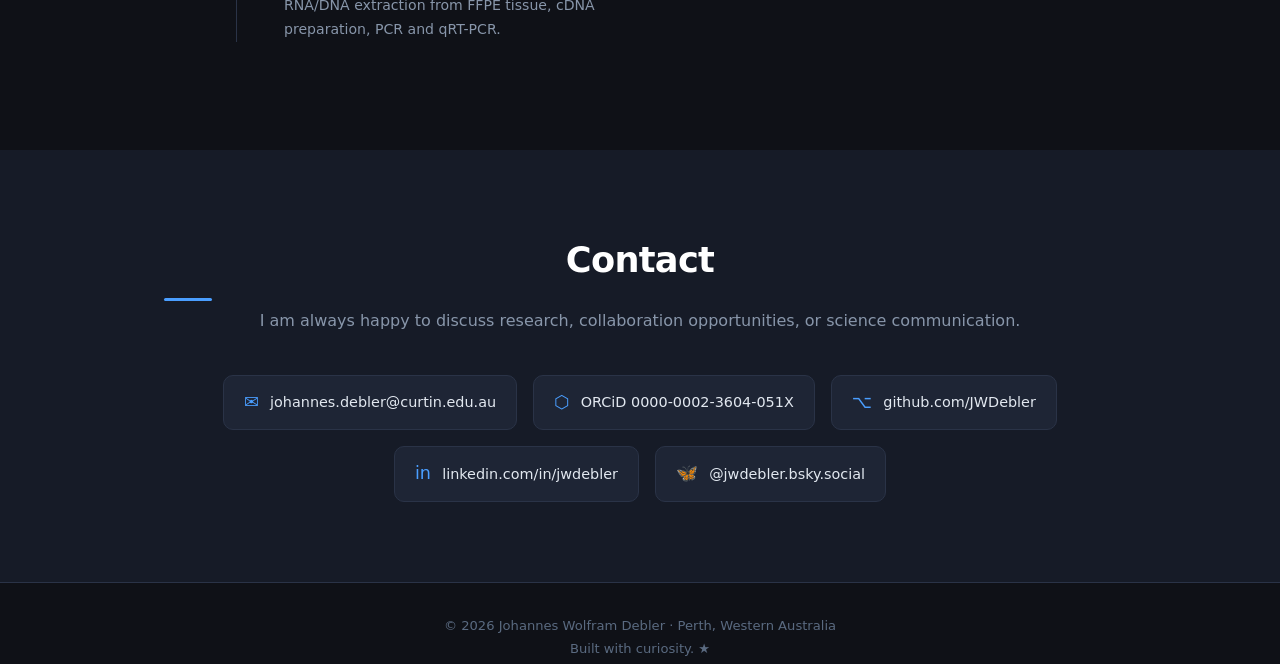
==== commit 85f02894: "Polish resume: hanging indent, DOIs, new memberships, CBSM leadership Fixes wrapped-line alignment i" ====
--- a/index.html
+++ b/index.html
@@ -238,8 +238,8 @@
             <div class="timeline-item">
                 <div class="timeline-year">2026-present</div>
                 <div class="timeline-content">
-                  <strong>Committee Member — Combined Biological Sciences Meeting</strong>
-                  <span class="institution">Co-convenor</span>
+                  <strong>Co-Chair — Combined Biological Sciences Meeting</strong>
+                  <span class="institution">Conference Committee</span>
                   <p>Responsible for organising and managing the conference.</p>
                 </div>
               </div>
@@ -295,6 +295,8 @@
               <li>AusBiotech</li>
               <li>Australian Society for Biochemistry and Molecular Biology (ASBMB)</li>
               <li>Australian Society for Microbiology (ASM)</li>
+              <li>British Society for Plant Pathology (BSPP)</li>
+              <li>International Society for Molecular Plant-Microbe Interactions (IS-MPMI)</li>
             </ul>
           </div>
         </div>
